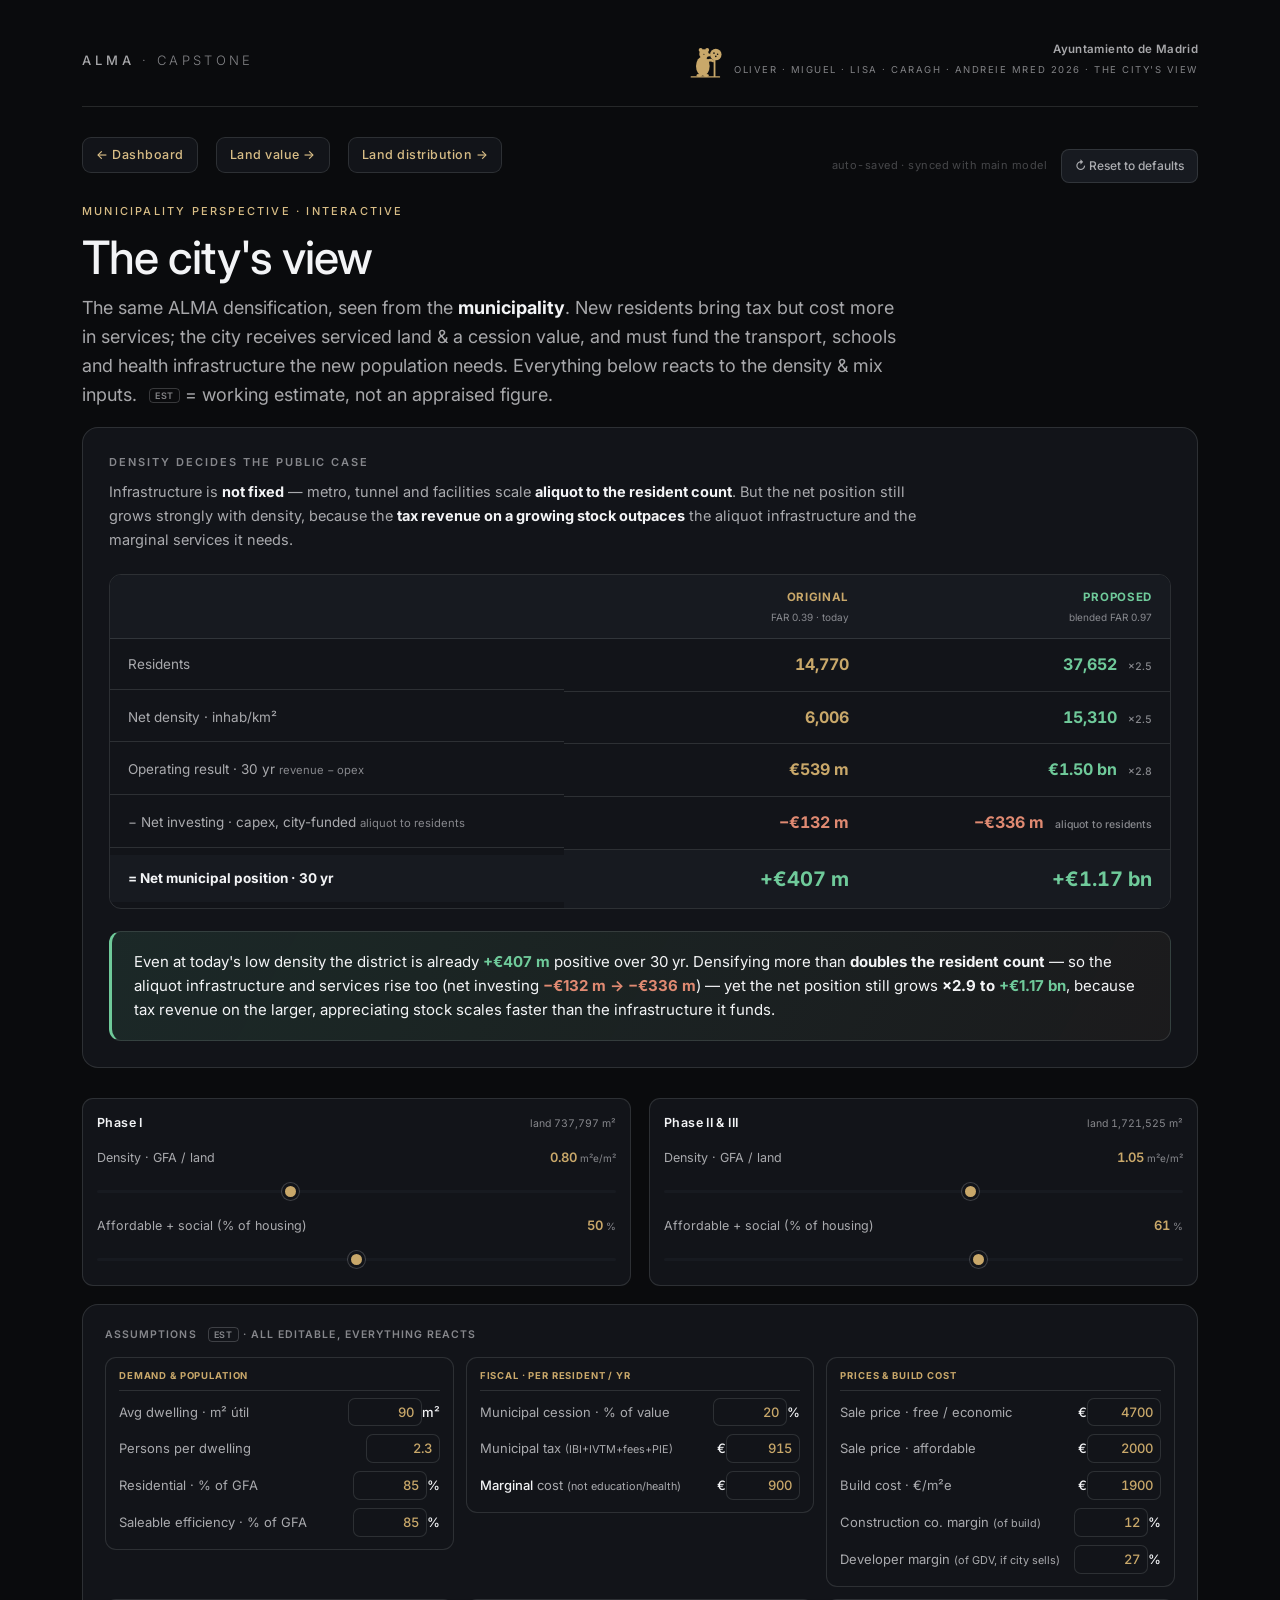
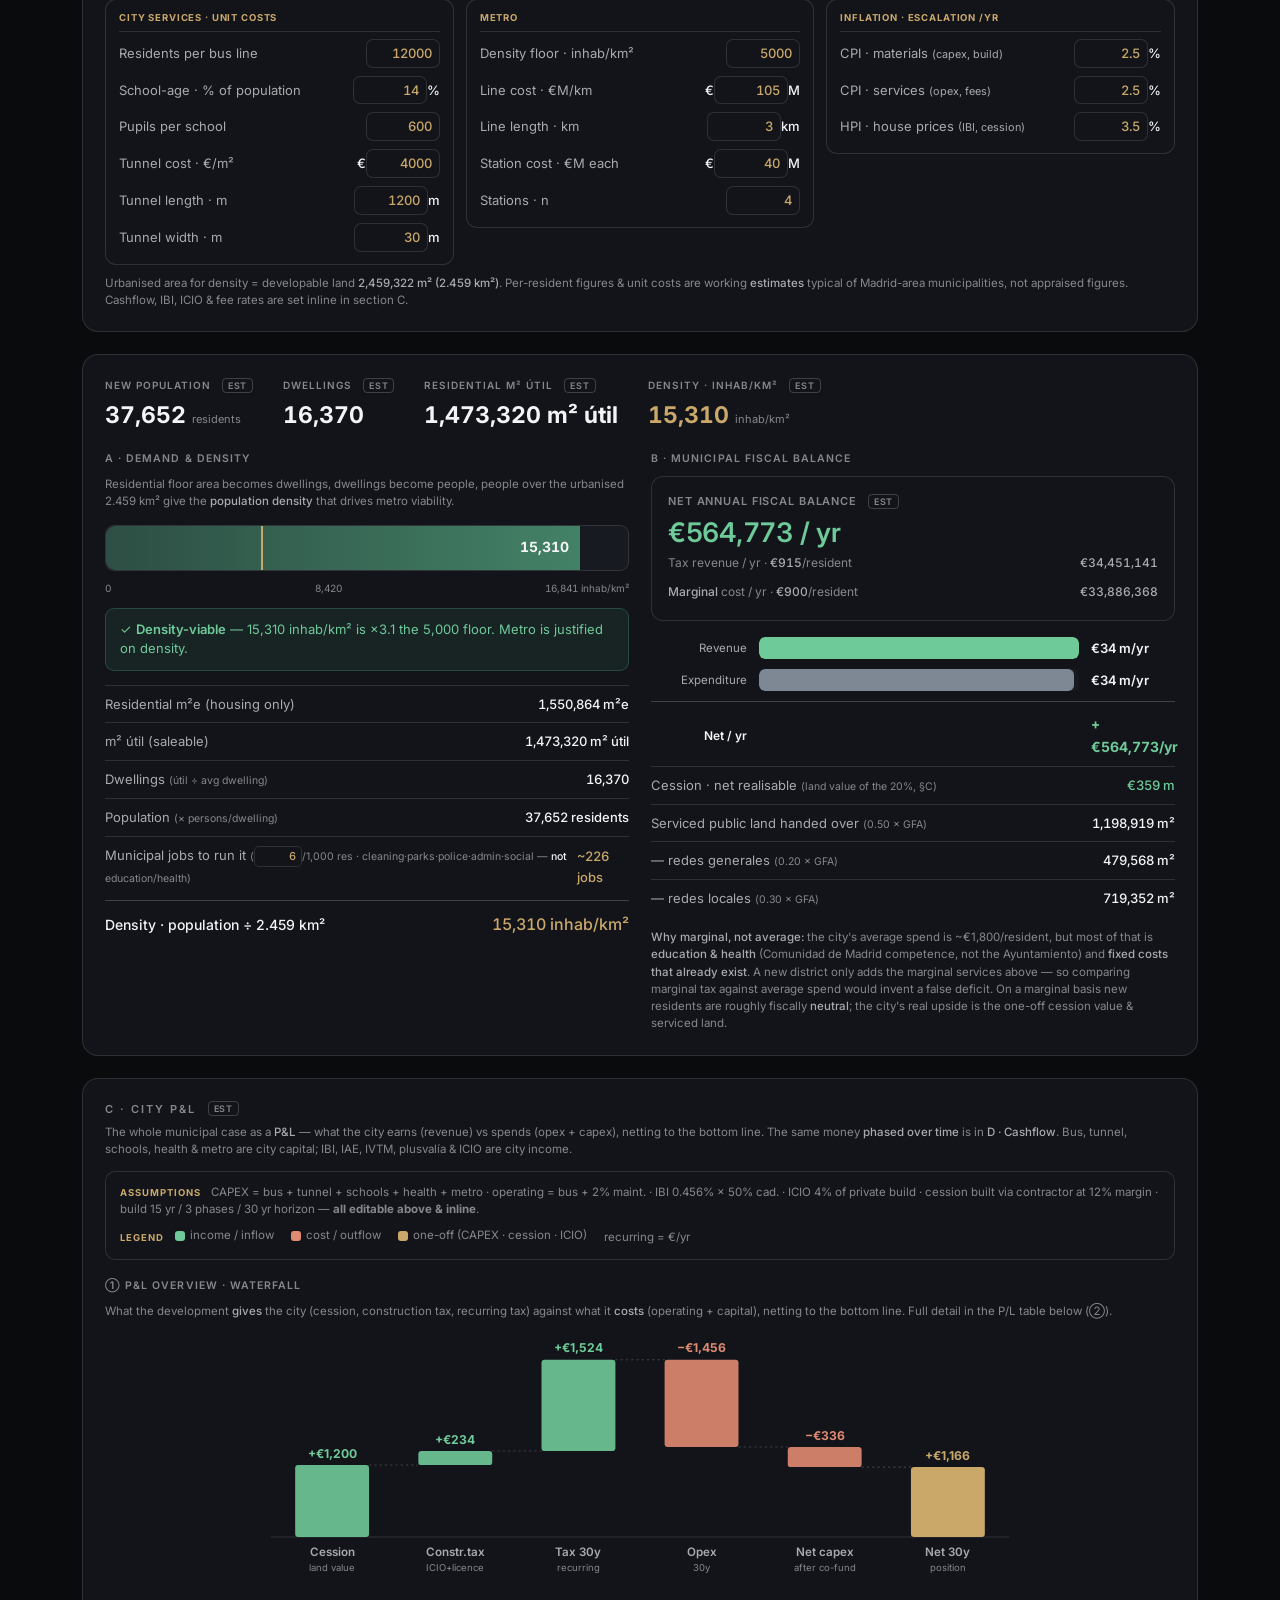
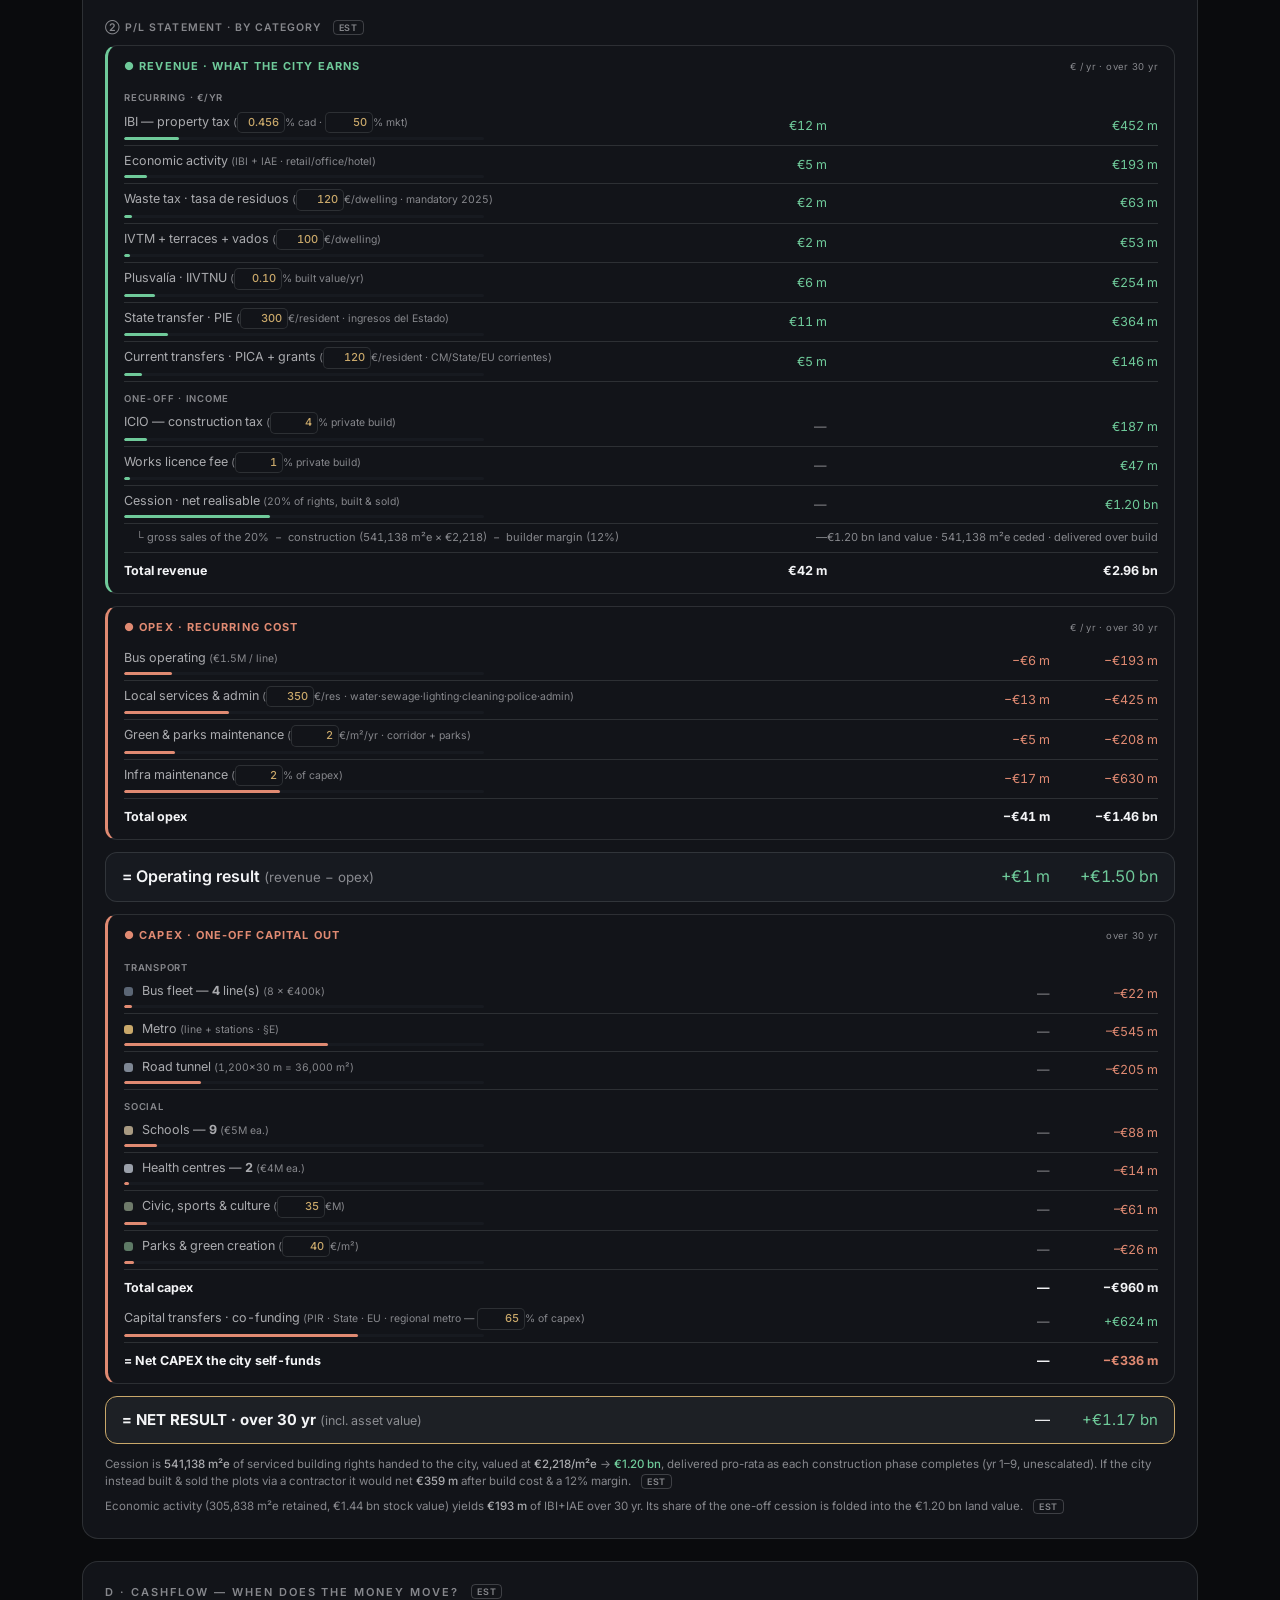
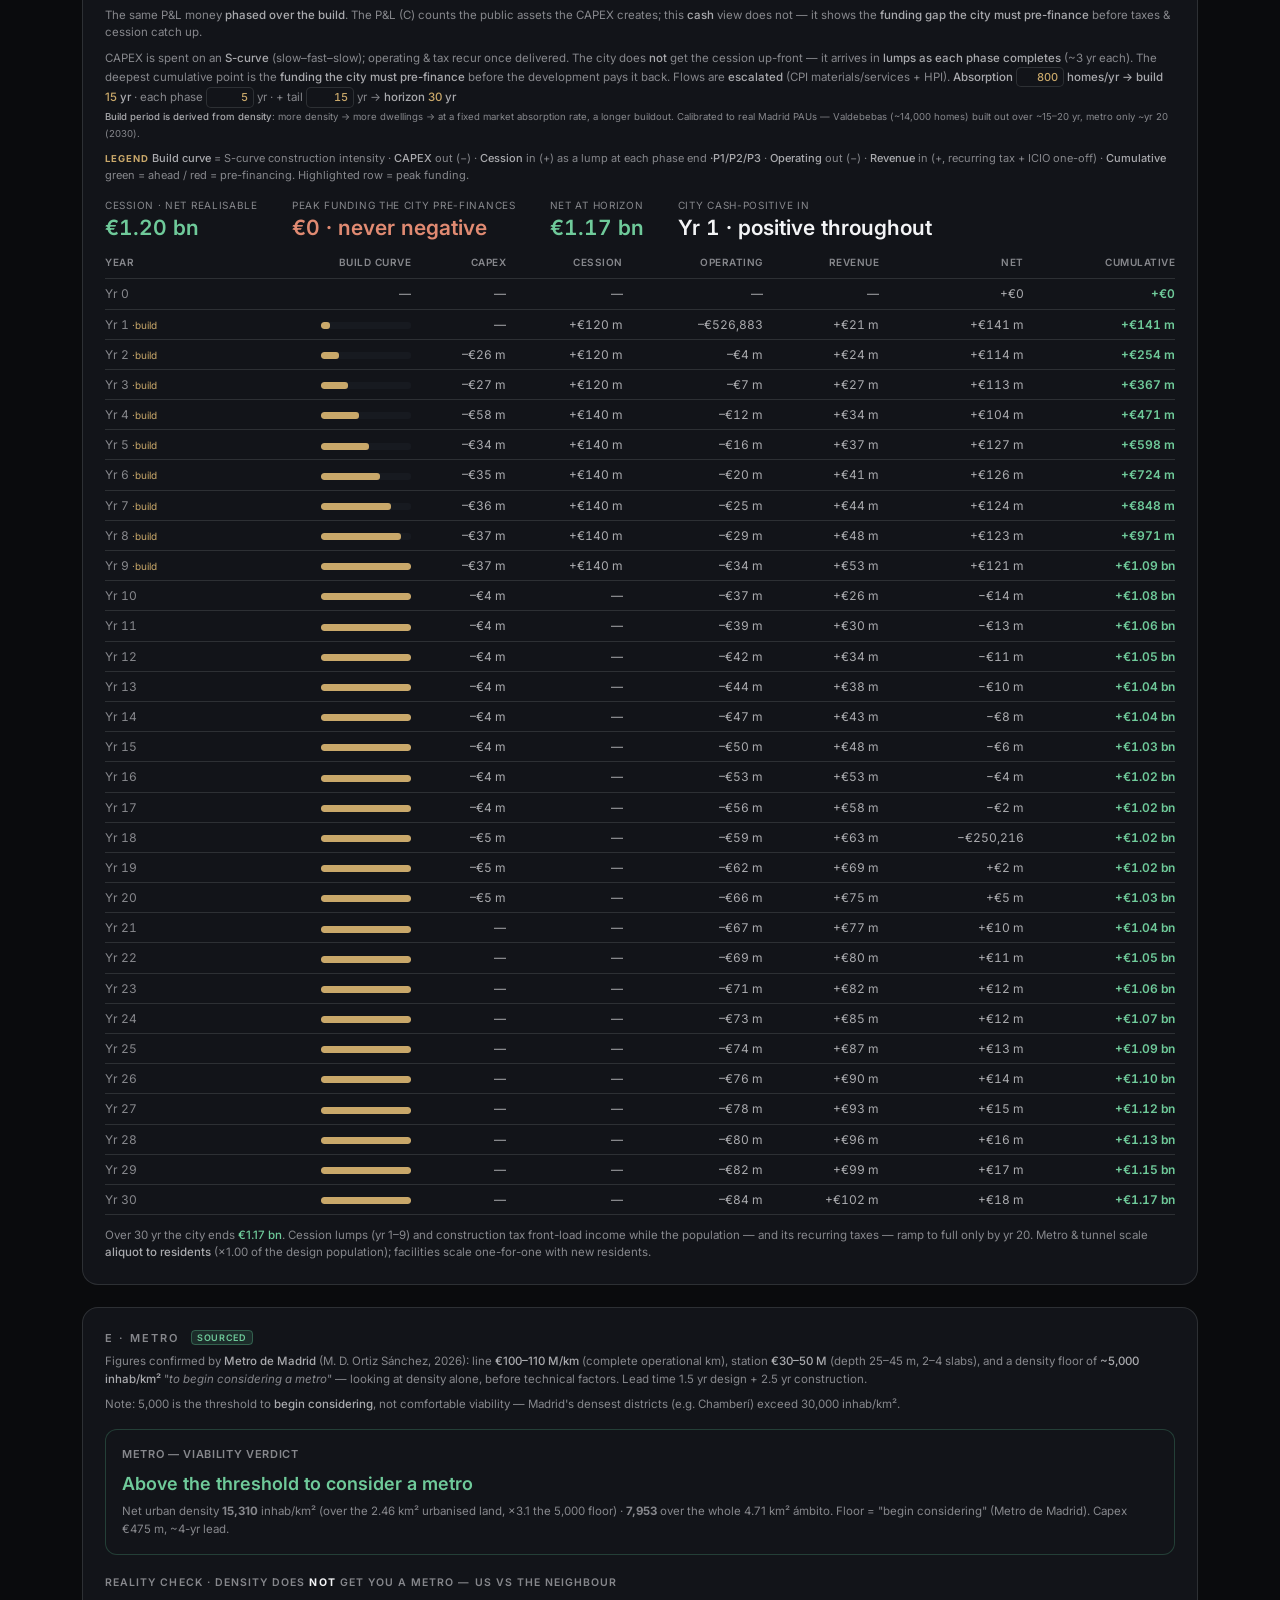
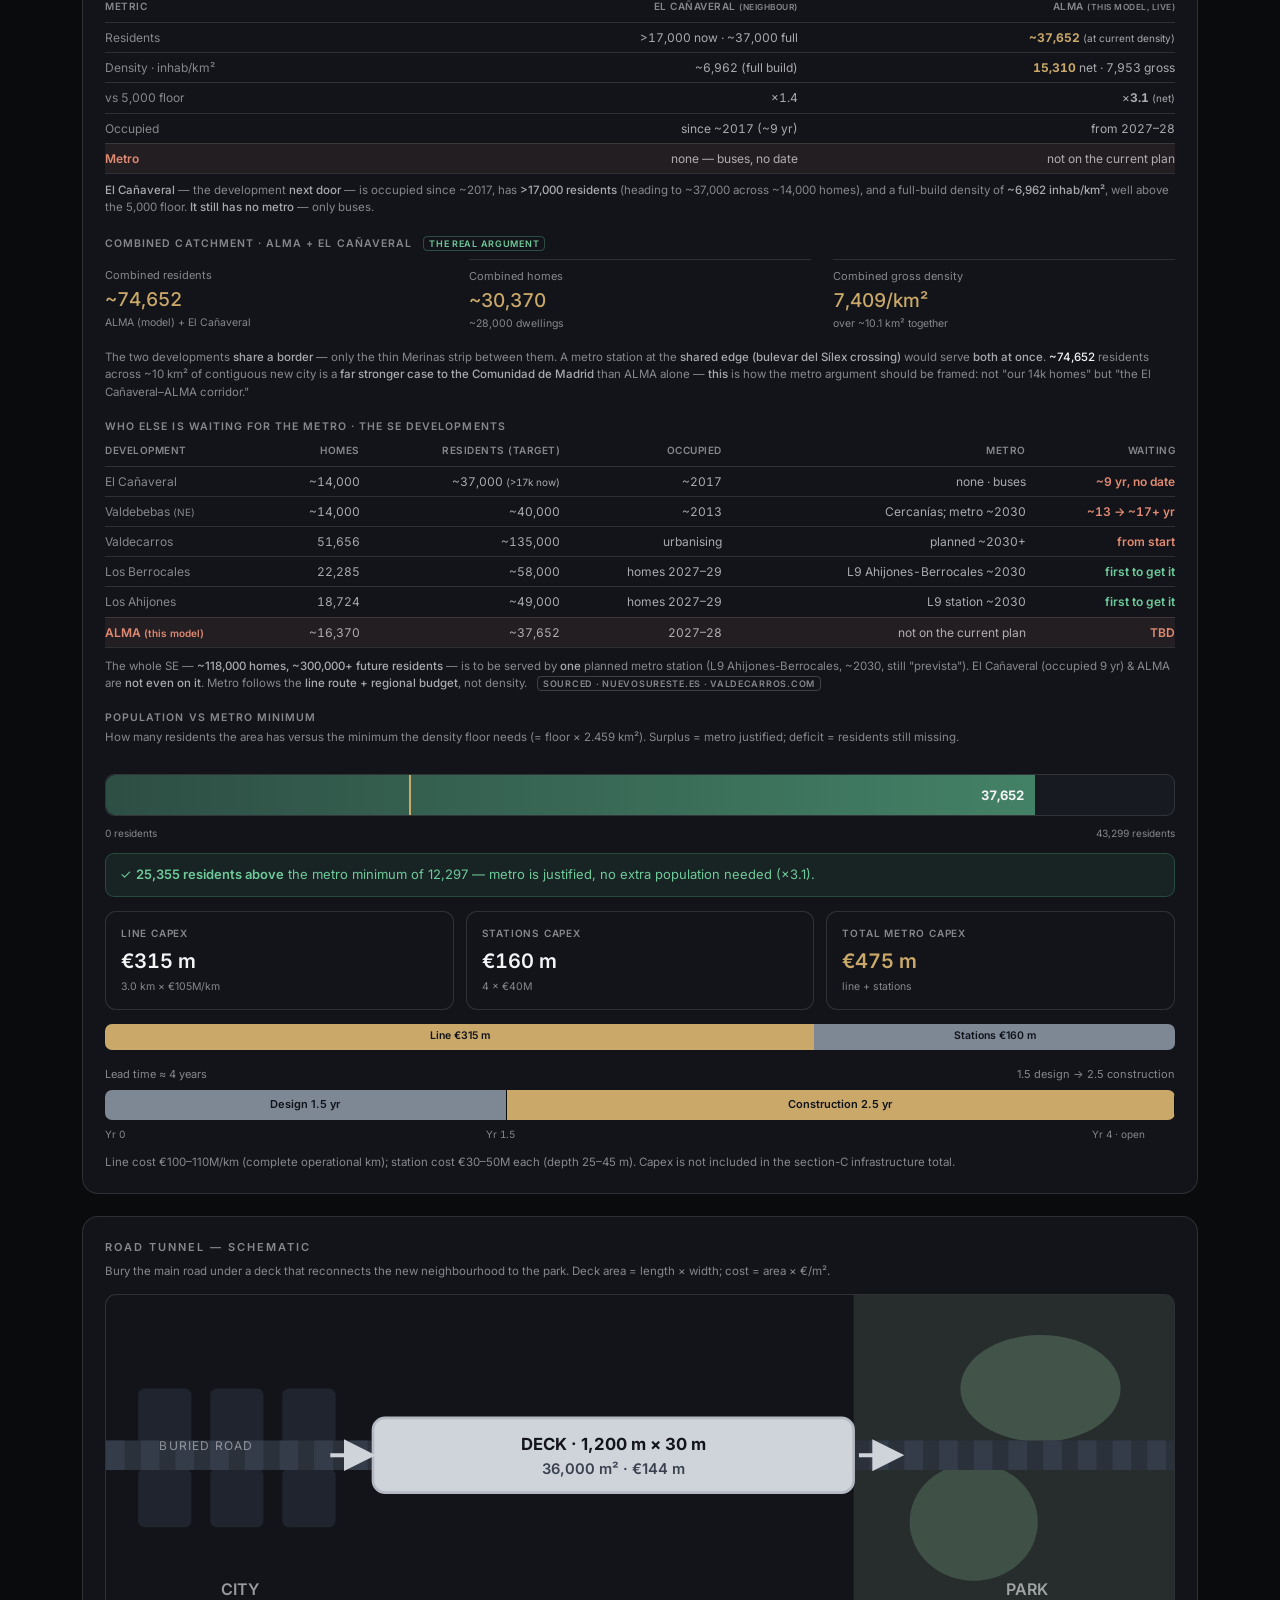
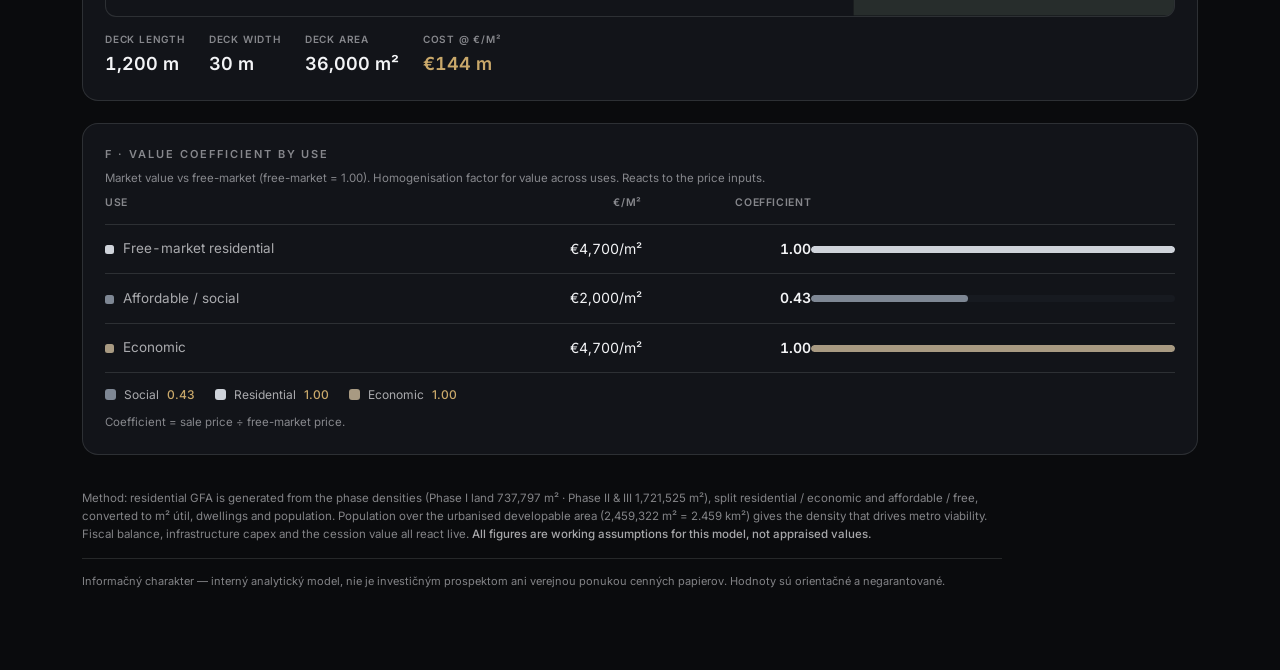
==== city.html @ f874a407 "Rename ALMA-App/city.html to city.html" ====
<!doctype html>
<html lang="en">
<head>
<meta charset="utf-8">
<meta name="viewport" content="width=device-width, initial-scale=1">
<title>ALMA · The City's View · Capstone</title>
<link rel="preconnect" href="https://fonts.googleapis.com">
<link rel="preconnect" href="https://fonts.gstatic.com" crossorigin>
<link href="https://fonts.googleapis.com/css2?family=Inter:wght@300;400;500;600;700&display=swap" rel="stylesheet">
<style>
:root{
  --bg:#0a0b0d; --bg-2:#121419; --surface:#121419; --surface-2:#171a20;
  --accent:#c9a86a; --accent-d:#d8bd86; --blue-l:#9aa0aa;
  --ink:#f3f4f6; --ink-2:rgba(241,242,245,.68); --ink-3:rgba(241,242,245,.52);
  --line:rgba(238,240,243,.12); --line-2:rgba(238,240,243,.2);
  --up:#6fca9a; --down:#e08a72; --gold:#c9a86a;
  --free:#cfd3da; --aff:#7e8794; --econ:#a89a82;
  --r:16px; --ease:cubic-bezier(.22,.61,.36,1);
}
*{box-sizing:border-box}
html{overflow-x:hidden}
body{margin:0; font-family:'Inter',-apple-system,BlinkMacSystemFont,'Segoe UI',sans-serif;
  background:var(--bg); color:var(--ink); -webkit-font-smoothing:antialiased; line-height:1.6; font-size:16px;}
.num,[data-num]{font-variant-numeric:tabular-nums}
.wrap{max-width:1180px; margin:0 auto; padding:40px 32px 80px}
@media(max-width:1150px){.wrap{padding:32px 22px 64px}}

.brandbar{display:flex; align-items:center; justify-content:space-between; padding-bottom:26px; border-bottom:1px solid var(--line); margin-bottom:30px}
.brandbar .mark{font-weight:300; letter-spacing:.26em; font-size:13px; text-transform:uppercase; color:var(--ink-3)}
.brandbar .mark b{color:var(--ink-2); font-weight:500; letter-spacing:.3em}
.brandbar .ctx{font-size:12px; color:var(--ink-3); letter-spacing:.16em; text-transform:uppercase; text-align:right; line-height:1.7}
.backlink{display:inline-flex; align-items:center; gap:8px; font-size:12.5px; color:var(--accent-d); text-decoration:none; font-weight:500; letter-spacing:.04em; margin-bottom:22px; padding:7px 13px; border:1px solid var(--line); border-radius:9px; background:var(--surface); transition:.2s var(--ease)}
.backlink:hover{border-color:var(--accent-d); color:var(--accent); background:var(--surface-2)}

.eyebrow{font-size:11px; letter-spacing:.2em; text-transform:uppercase; color:var(--accent-d); font-weight:500}
h1{font-size:clamp(30px,4.4vw,46px); font-weight:500; letter-spacing:-.02em; line-height:1.08; margin:12px 0 12px}
.lede{color:var(--ink-2); font-size:clamp(15px,1.6vw,18px); max-width:820px; margin:0; font-weight:400}
.lede b{color:var(--ink)}

.estflag{font-size:9px; letter-spacing:.08em; text-transform:uppercase; color:var(--ink-3); font-weight:600; border:1px solid var(--line-2); border-radius:4px; padding:1px 5px; margin-left:7px; vertical-align:middle}

.card{background:var(--surface); border:1px solid var(--line); border-radius:var(--r)}
.pad{padding:22px}
.card h2{font-size:11px; letter-spacing:.18em; text-transform:uppercase; color:var(--ink-3); margin:0 0 18px; font-weight:600}
.card.prog{margin-top:22px; padding:22px}
.h-sub{font-size:11.5px; color:var(--ink-3); margin:0 0 14px; line-height:1.5}
.h-sub b{color:var(--ink-2); font-weight:500}
.bdh{font-size:10.5px; letter-spacing:.1em; text-transform:uppercase; color:var(--ink-3); font-weight:600; margin-bottom:8px}

/* ---- controls bar ---- */
.controls{display:grid; grid-template-columns:1fr 1fr; gap:18px; margin-top:30px}
@media(max-width:760px){.controls{grid-template-columns:1fr}}
.phase{border:1px solid var(--line); border-radius:11px; padding:14px 14px 16px; background:var(--bg-2)}
.phase-h{display:flex; justify-content:space-between; align-items:baseline; margin-bottom:14px}
.phase-h .pt{font-size:12.5px; font-weight:600; letter-spacing:.03em; color:var(--ink)}
.phase-h .pl{font-size:10.5px; color:var(--ink-3); font-variant-numeric:tabular-nums}
.mini{margin-bottom:14px}
.mini:last-child{margin-bottom:0}
.mini .top{display:flex; justify-content:space-between; align-items:baseline; margin-bottom:7px}
.mini .name{font-size:12.5px; color:var(--ink-2)}
.mini .val{font-size:13px; font-weight:600; color:var(--accent); font-variant-numeric:tabular-nums}
.mini .val small{font-weight:400; color:var(--ink-3); font-size:10px}
.mini .sub{font-size:10.5px; color:var(--ink-3); margin-top:5px}
input[type=range]{-webkit-appearance:none; width:100%; height:3px; border-radius:3px; background:var(--surface-2); outline:none; margin:0}
input[type=range]::-webkit-slider-thumb{-webkit-appearance:none; width:17px; height:17px; border-radius:50%; background:var(--accent); cursor:pointer; border:3px solid var(--surface); box-shadow:0 0 0 1px var(--line-2)}
input[type=range]::-moz-range-thumb{width:17px; height:17px; border-radius:50%; background:var(--accent); cursor:pointer; border:3px solid var(--surface)}

.assump{border-top:1px solid var(--line); margin-top:18px; padding-top:16px}
.agrid{display:grid; grid-template-columns:1fr 1fr 1fr; gap:12px; align-items:start}
@media(max-width:920px){.agrid{grid-template-columns:1fr 1fr}}
@media(max-width:620px){.agrid{grid-template-columns:1fr}}
.agrp{margin:0; border:1px solid var(--line); border-radius:11px; padding:10px 13px 8px; background:var(--bg-2)}
.agrph{font-size:9.5px; letter-spacing:.09em; text-transform:uppercase; color:var(--accent); font-weight:700; padding-bottom:6px; margin-bottom:3px; border-bottom:1px solid var(--line)}
.arowgrid{display:grid; grid-template-columns:1fr; gap:0}
.arow{display:flex; justify-content:space-between; align-items:center; font-size:13px; padding:4px 0; color:var(--ink-2)}
.arow b{color:var(--ink); font-weight:500; font-variant-numeric:tabular-nums}
.arow input{width:74px; text-align:right; border:1px solid var(--line); border-radius:7px; padding:3px 7px; font:inherit; font-size:13px; font-weight:500; color:var(--accent); background:var(--bg-2); font-variant-numeric:tabular-nums}
.arow input:focus{outline:none; border-color:var(--accent-d)}
.note{font-size:11.5px; color:var(--ink-3); margin-top:14px; line-height:1.5}
.note b{color:var(--ink-2); font-weight:500}

/* ---- head KPIs ---- */
.cityhead{display:flex; flex-wrap:wrap; gap:30px; margin-bottom:18px}
.cityhead .ch .l{font-size:10px; letter-spacing:.1em; text-transform:uppercase; color:var(--ink-3); font-weight:600}
.cityhead .ch .n{font-size:23px; font-weight:700; font-variant-numeric:tabular-nums; margin-top:3px; color:var(--ink)}
.cityhead .ch .n.infra{color:var(--accent)}
.cityhead .ch .n small{font-size:11px; color:var(--ink-3); font-weight:400}

.crow{display:flex; justify-content:space-between; align-items:center; font-size:13px; padding:8px 0; border-top:1px solid var(--line); color:var(--ink-2)}
.crow:first-child{border-top:none}
.crow b{color:var(--ink); font-weight:500; font-variant-numeric:tabular-nums}
.crow b.neg{color:var(--down)} .crow b.pos{color:var(--up)}
.crow small{color:var(--ink-3); font-size:10.5px}
.crow.tot{border-top:1px solid var(--line-2); margin-top:4px; padding-top:11px; font-size:14px}
.crow.tot span{color:var(--ink); font-weight:500}
.crow.tot b{font-size:16px; color:var(--accent)}

.citygrid{display:grid; grid-template-columns:1fr 1fr; gap:22px; align-items:start}
.citygrid.capex{grid-template-columns:auto 1fr; gap:40px; align-items:center}
@media(max-width:920px){.citygrid.capex{grid-template-columns:1fr; gap:18px}}
@media(max-width:920px){.citygrid{grid-template-columns:1fr}}

/* ---- (A) density gauge ---- */
.gauge{margin:6px 0 4px}
.gauge .track{position:relative; height:46px; border-radius:9px; background:var(--surface-2); overflow:hidden; border:1px solid var(--line)}
.gauge .fill{position:absolute; left:0; top:0; bottom:0; border-radius:9px 0 0 9px; transition:width .45s var(--ease); display:flex; align-items:center; justify-content:flex-end}
.gauge .fill.viable{background:linear-gradient(90deg,rgba(103,214,160,.28),rgba(103,214,160,.55))}
.gauge .fill.below{background:linear-gradient(90deg,rgba(126,135,148,.28),rgba(126,135,148,.5))}
.gauge .fill b{font-size:14px; font-weight:700; font-variant-numeric:tabular-nums; color:var(--ink); padding-right:11px; white-space:nowrap}
.gauge .floor{position:absolute; top:-4px; bottom:-4px; width:2px; background:var(--accent); z-index:3}
.gauge .floor::after{content:'floor 5,000'; position:absolute; top:-16px; left:50%; transform:translateX(-50%); font-size:9px; letter-spacing:.04em; color:var(--accent-d); white-space:nowrap; font-weight:600}
.gauge .scale{display:flex; justify-content:space-between; margin-top:9px; font-size:10px; color:var(--ink-3); font-variant-numeric:tabular-nums}
.verdict{margin-top:12px; font-size:13px; padding:11px 14px; border-radius:9px; line-height:1.5}
.verdict.good{background:rgba(103,214,160,.08); color:var(--up); border:1px solid rgba(103,214,160,.22)}
.verdict.muted{background:rgba(126,135,148,.08); color:var(--ink-2); border:1px solid var(--line-2)}
.verdict.bad{background:rgba(255,154,154,.08); color:var(--down); border:1px solid rgba(255,154,154,.22)}
.verdict b{font-weight:600}
/* population-vs-metro gauge */
.popg{padding-top:20px; margin-top:8px}
.popg .track{position:relative; height:42px; border-radius:9px; background:var(--surface-2); overflow:hidden; border:1px solid var(--line)}
.popg .fill{position:absolute; left:0; top:0; bottom:0; border-radius:9px 0 0 9px; transition:width .45s var(--ease); display:flex; align-items:center; justify-content:flex-end}
.popg .fill.viable{background:linear-gradient(90deg,rgba(103,214,160,.28),rgba(103,214,160,.55))}
.popg .fill.below{background:linear-gradient(90deg,rgba(255,154,154,.28),rgba(255,154,154,.5))}
.popg .fill b{font-size:13px; font-weight:700; font-variant-numeric:tabular-nums; color:var(--ink); padding-right:11px; white-space:nowrap}
.popg .mark{position:absolute; top:-5px; bottom:-5px; width:2px; background:var(--accent); z-index:3}
.popg .marklab{position:absolute; top:-17px; transform:translateX(-50%); font-size:9px; color:var(--accent-d); white-space:nowrap; font-weight:600; z-index:3}
.popg .scale{display:flex; justify-content:space-between; margin-top:9px; font-size:10px; color:var(--ink-3); font-variant-numeric:tabular-nums}

/* ---- (B) fiscal opposing bars ---- */
.cnetbox{background:var(--bg-2); border:1px solid var(--line); border-radius:12px; padding:16px; margin-bottom:16px}
.cnetbox .nl{font-size:11px; letter-spacing:.08em; text-transform:uppercase; color:var(--ink-3); font-weight:600; margin-bottom:8px}
.cnetbox .nbig{font-size:27px; font-weight:600; font-variant-numeric:tabular-nums; line-height:1; letter-spacing:-.01em}
.cnetbox .nbig.neg{color:var(--down)} .cnetbox .nbig.pos{color:var(--up)}
.cnetbox .nr{display:flex; justify-content:space-between; font-size:12px; color:var(--ink-3); padding:3px 0; margin-top:4px}
.cnetbox .nr b{color:var(--ink-2); font-weight:500; font-variant-numeric:tabular-nums}
.oppbars{margin:10px 0 4px}
.oppbar{display:flex; align-items:center; gap:12px; margin-bottom:10px}
.oppbar .olab{width:96px; flex:none; font-size:11.5px; color:var(--ink-2); text-align:right}
.oppbar .otrack{flex:1; height:22px; border-radius:6px; background:var(--surface-2); overflow:hidden}
.oppbar .ofill{height:100%; border-radius:6px; transition:width .45s var(--ease)}
.oppbar .ofill.rev{background:var(--up)}
.oppbar .ofill.exp{background:var(--aff)}
.oppbar .oval{width:84px; flex:none; font-size:13px; font-weight:600; font-variant-numeric:tabular-nums; color:var(--ink)}
.oppnet{display:flex; align-items:center; gap:12px; margin-top:2px; padding-top:11px; border-top:1px solid var(--line-2)}
.oppnet .olab{width:96px; flex:none; font-size:12px; color:var(--ink); text-align:right; font-weight:600}
.oppnet .otrack{flex:1; position:relative; height:8px}
.oppnet .oval{width:84px; flex:none; font-size:14px; font-weight:700; font-variant-numeric:tabular-nums}
.oppnet .oval.neg{color:var(--down)} .oppnet .oval.pos{color:var(--up)}

/* ---- (C) capex / operating / IBI / by-year ---- */
.opgrid{display:grid; grid-template-columns:1fr 1fr; gap:22px}
@media(max-width:760px){.opgrid{grid-template-columns:1fr}}
.minput{width:48px; text-align:right; border:1px solid var(--line); border-radius:5px; padding:1px 5px; font:inherit; font-size:11px; font-weight:500; color:var(--accent); background:var(--bg-2); font-variant-numeric:tabular-nums}
.minput:focus{outline:none; border-color:var(--accent-d)}
.yeartbl{width:100%; border-collapse:collapse; font-variant-numeric:tabular-nums; margin-top:4px}
.yeartbl th{font-size:10px; letter-spacing:.05em; text-transform:uppercase; color:var(--ink-3); font-weight:600; text-align:right; padding:0 0 8px; border-bottom:1px solid var(--line)}
.yeartbl th:first-child{text-align:left}
.yeartbl td{font-size:12px; padding:5px 0; border-bottom:1px solid var(--line); text-align:right; color:var(--ink-2)}
.yeartbl td:first-child{text-align:left; color:var(--ink-3)}
.yeartbl td.cum{font-weight:600}
.yeartbl td.cum.neg{color:var(--down)} .yeartbl td.cum.pos{color:var(--up)}
.yeartbl tr.y0 td{color:var(--ink-2); border-bottom:1px solid var(--line-2)}
.yeartbl tr.peak td{background:rgba(255,154,154,.07)}
.yeartbl tr.peak td:first-child{color:var(--down); font-weight:600}
.sbar{display:inline-block; width:90px; height:7px; background:var(--surface-2); border-radius:3px; overflow:hidden; vertical-align:middle}
.sbar i{display:block; height:100%; background:var(--accent); border-radius:3px}
.fin-kpis{display:flex; flex-wrap:wrap; gap:22px 34px; margin:14px 0 16px}
.fin-kpis .k .l{font-size:10px; color:var(--ink-3); text-transform:uppercase; letter-spacing:.07em; margin-bottom:4px}
.fin-kpis .k .n{font-size:21px; font-weight:600; font-variant-numeric:tabular-nums; line-height:1}
.albox{display:grid; gap:8px; padding:12px 14px; margin:0 0 18px; background:var(--bg-2); border:1px solid var(--line); border-radius:10px; font-size:11.5px; color:var(--ink-3); line-height:1.55}
.albox .alh{display:inline-block; font-size:9.5px; letter-spacing:.1em; text-transform:uppercase; color:var(--accent); font-weight:700; margin-right:8px}
.albox .lk{display:inline-flex; align-items:center; gap:5px; margin-right:14px}
.albox .lk i{width:10px; height:10px; border-radius:3px; display:inline-block}
.pnlrow{display:flex; justify-content:space-between; align-items:baseline; padding:11px 0 2px; margin-top:8px; border-top:1px solid var(--accent); font-size:14px}
.pnlrow b:first-child{font-weight:600}
.cflegend{font-size:11px; color:var(--ink-3); margin:2px 0 10px; line-height:1.5}
.cflegend b{color:var(--ink-2); font-weight:500}
.pnlwrap{display:grid; grid-template-columns:1.25fr 1fr; gap:26px; align-items:center; margin:6px 0 4px}
@media(max-width:760px){.pnlwrap{grid-template-columns:1fr}}
.wfchart{width:100%; height:auto}
.pnlstmt{font-variant-numeric:tabular-nums}
.pl-h{font-size:10px; letter-spacing:.09em; text-transform:uppercase; font-weight:700; margin-bottom:3px}
.pl-r{display:flex; justify-content:space-between; align-items:baseline; gap:12px; font-size:12.5px; padding:4px 0; color:var(--ink-2); border-bottom:1px solid var(--line)}
.pl-r b{color:var(--ink); font-weight:500}
.pl-r.sub{font-weight:600; color:var(--ink)} .pl-r.sub b{font-weight:700}
.pl-r.net{margin-top:6px; border-top:1px solid var(--accent); border-bottom:none; padding-top:9px; font-size:14.5px}
.pl-r.net b{font-size:16px}
.cdot{display:inline-block; width:9px; height:9px; border-radius:3px; margin-right:9px; vertical-align:middle}
.pnlcol{max-width:680px}
.pltbl{width:100%; border-collapse:collapse; font-variant-numeric:tabular-nums; font-size:13px; margin-top:8px}
.pltbl thead th{text-align:right; font-size:10px; letter-spacing:.06em; text-transform:uppercase; color:var(--ink-3); font-weight:600; padding:0 0 9px; border-bottom:1px solid var(--line)}
.pltbl thead th:first-child{text-align:left}
.pltbl thead th:not(:first-child){width:130px}
.pltbl td{padding:6px 0; border-bottom:1px solid var(--line); text-align:right; color:var(--ink-2); white-space:nowrap}
.pltbl td:first-child{text-align:left; white-space:normal; padding-right:18px}
.pltbl tr.sect td{padding:15px 0 6px; border-bottom:1px solid var(--line-2); font-size:10px; letter-spacing:.09em; text-transform:uppercase; font-weight:700}
.pltbl tr.sect.up td{color:var(--up)} .pltbl tr.sect.down td{color:var(--down)}
.pltbl tr.sub td{font-weight:600; color:var(--ink); border-top:1px solid var(--line-2)}
.pltbl tr.res td{font-weight:700; color:var(--ink); border-top:1px solid var(--accent); border-bottom:none; padding-top:9px}
.pltbl tr.res.big td{font-size:15px}
.pltbl tr.sc td{font-size:11px; color:var(--ink-3)}
.pltbl tr.sc td:first-child{padding-left:14px}
.pltbl .pos{color:var(--up)} .pltbl .neg{color:var(--down)}
.pltbl .dash,.pltbl .muted{color:var(--ink-3)}
.pltbl small{color:var(--ink-3); font-weight:400}
.pltbl small i{font-style:normal; color:var(--accent)}
/* P/L category boxes */
.plbox{border:1px solid var(--line); border-left-width:3px; border-radius:12px; padding:12px 16px 7px; margin:0 0 12px; background:var(--bg-2)}
.plbox.rev{border-left-color:var(--up)} .plbox.cost{border-left-color:var(--down)}
.pbh{display:flex; justify-content:space-between; align-items:baseline; margin-bottom:6px}
.pbh .nm{font-size:11px; letter-spacing:.1em; text-transform:uppercase; font-weight:700}
.plbox.rev .pbh .nm{color:var(--up)} .plbox.cost .pbh .nm{color:var(--down)}
.pbh .cols{font-size:9.5px; color:var(--ink-3); letter-spacing:.04em}
.plt{width:100%; border-collapse:collapse; font-variant-numeric:tabular-nums}
.plt td{padding:5px 0; border-bottom:1px solid var(--line); font-size:12.5px; color:var(--ink-2)}
.plt td:first-child{text-align:left; padding-right:12px}
.plt td.v{text-align:right; width:108px; white-space:nowrap}
.plt tr.ft td{font-weight:700; color:var(--ink); border-top:1px solid var(--line-2); border-bottom:none; padding-top:8px}
.plt tr.grp td{font-size:9.5px; letter-spacing:.08em; text-transform:uppercase; color:var(--ink-3); font-weight:600; padding:9px 0 1px; border:none}
.plt tr.sc td{font-size:11px; color:var(--ink-3)} .plt tr.sc td:first-child{padding-left:12px}
.plt .pos{color:var(--up)} .plt .neg{color:var(--down)} .plt .dash,.plt .muted{color:var(--ink-3)}
.plt small{color:var(--ink-3); font-weight:400} .plt small i{font-style:normal; color:var(--accent)}
.plbar{height:3px; background:var(--surface-2); border-radius:2px; margin-top:4px; max-width:360px; overflow:hidden}
.plbar i{display:block; height:100%; border-radius:2px; width:0; transition:width .3s var(--ease)}
.plbox.rev .plbar i{background:var(--up)} .plbox.cost .plbar i{background:var(--down)}
.plstrip{display:flex; align-items:baseline; padding:11px 16px; margin:0 0 12px; border-radius:12px; font-variant-numeric:tabular-nums}
.plstrip .lbl{flex:1; font-weight:600; color:var(--ink)}
.plstrip .v{width:108px; text-align:right; white-space:nowrap}
.plstrip.res{background:var(--surface-2); border:1px solid var(--line)}
.plstrip.net{background:rgba(207,211,218,.06); border:1px solid var(--accent); font-size:15px}
.plstrip.net .lbl{font-weight:700}
.topctrl{display:flex; justify-content:space-between; align-items:center; gap:14px; flex-wrap:wrap; margin-bottom:8px}
.ctrlr{display:flex; align-items:center; gap:14px}
.savetag{font-size:11px; color:var(--ink-3); opacity:.5; letter-spacing:.04em; transition:opacity .3s; font-variant-numeric:tabular-nums}
.rstbtn{font:inherit; font-size:12px; font-weight:500; color:var(--ink-2); background:var(--surface-2); border:1px solid var(--line); border-radius:8px; padding:6px 13px; cursor:pointer; transition:.18s}
.rstbtn:hover{border-color:var(--accent); color:var(--ink)}
.cath{font-size:10px; letter-spacing:.09em; text-transform:uppercase; font-weight:700; padding-bottom:5px; margin:0 0 3px; border-bottom:1px solid var(--line)}
.cath.up{color:var(--up)} .cath.down{color:var(--down)}
.subcalc{margin:2px 0 4px 16px; padding-left:12px; border-left:2px solid var(--line)}
.subcalc .scr{display:flex; justify-content:space-between; align-items:baseline; gap:12px; font-size:11.5px; color:var(--ink-3); padding:3px 0; font-variant-numeric:tabular-nums}
.subcalc .scr b{color:var(--ink-2); font-weight:500}
.subcalc .scr small{color:var(--ink-3)}
/* ---- (C) infra donut + breakdown ---- */
.donutwrap{display:flex; gap:24px; align-items:center; flex-wrap:wrap; margin:6px 0 4px}
.donutwrap svg{flex:none}
.donutleg{flex:1; min-width:220px}
.donutleg .r{display:flex; align-items:center; gap:10px; font-size:12.5px; padding:6px 0; border-top:1px solid var(--line)}
.donutleg .r:first-child{border-top:none}
.donutleg .r .sw{width:11px; height:11px; border-radius:3px; flex:none}
.donutleg .r .nm{color:var(--ink-2); flex:1; min-width:0}
.donutleg .r .v{font-variant-numeric:tabular-nums; color:var(--ink); font-weight:600}
.donutleg .r .p{font-variant-numeric:tabular-nums; color:var(--ink-3); width:48px; text-align:right}
.donutctr{font-variant-numeric:tabular-nums}

/* ---- (D) metro ---- */
.metrobox{background:var(--bg-2); border:1px solid var(--line); border-radius:12px; padding:16px; margin-bottom:16px}
.metrobox.no{border-color:rgba(255,154,154,.22)}
.metrobox.yes{border-color:rgba(103,214,160,.22)}
.metrobox .ml{font-size:11px; color:var(--ink-3); font-weight:600; letter-spacing:.06em; text-transform:uppercase; margin-bottom:6px}
.metrobox .mv{font-size:18px; font-weight:600; font-variant-numeric:tabular-nums}
.metrobox.no .mv{color:var(--down)} .metrobox.yes .mv{color:var(--up)}
.metrobox .ms{font-size:11.5px; color:var(--ink-3); margin-top:5px; line-height:1.5}
.capexsplit{display:flex; gap:12px; margin:14px 0}
.capexsplit .cs{flex:1; background:var(--bg-2); border:1px solid var(--line); border-radius:11px; padding:13px 15px}
.capexsplit .cs .l{font-size:10px; letter-spacing:.08em; text-transform:uppercase; color:var(--ink-3); font-weight:600}
.capexsplit .cs .n{font-size:20px; font-weight:600; font-variant-numeric:tabular-nums; margin-top:4px; color:var(--ink)}
.capexsplit .cs.tot .n{color:var(--accent)}
.capexsplit .cs .s2{font-size:10.5px; color:var(--ink-3); margin-top:2px}
.capexbar{display:flex; height:26px; border-radius:7px; overflow:hidden; margin:10px 0; background:var(--surface-2)}
.capexbar div{display:flex; align-items:center; justify-content:center; font-size:10.5px; font-weight:600; color:#10131a; min-width:0; overflow:hidden; white-space:nowrap}
/* timeline */
.timeline{margin-top:16px}
.tlhead{display:flex; justify-content:space-between; font-size:11px; color:var(--ink-3); margin-bottom:7px}
.tlbar{display:flex; height:30px; border-radius:7px; overflow:hidden; background:var(--surface-2)}
.tlbar .seg{display:flex; align-items:center; justify-content:center; font-size:11px; font-weight:600; color:#10131a; border-right:1px solid var(--bg); white-space:nowrap; overflow:hidden}
.tlbar .seg.design{background:var(--aff)}
.tlbar .seg.constr{background:var(--accent)}
.tlticks{display:flex; margin-top:6px; font-size:10px; color:var(--ink-3); font-variant-numeric:tabular-nums}
.tlticks span{text-align:left}

/* ---- (E) tunnel schematic ---- */
.tunnelviz{margin:8px 0 4px}
.tunnelviz svg{width:100%; height:auto; display:block; border-radius:11px; border:1px solid var(--line); background:var(--bg-2)}
.tundims{display:flex; flex-wrap:wrap; gap:24px; margin-top:14px}
.tundims .td .l{font-size:10px; letter-spacing:.08em; text-transform:uppercase; color:var(--ink-3); font-weight:600}
.tundims .td .n{font-size:18px; font-weight:600; font-variant-numeric:tabular-nums; margin-top:3px; color:var(--ink)}
.tundims .td .n.cost{color:var(--accent)}

/* ---- value coefficients ---- */
.usetbl{width:100%; border-collapse:collapse; margin-top:4px}
.usetbl th{font-size:10.5px; letter-spacing:.06em; text-transform:uppercase; color:var(--ink-3); font-weight:600; text-align:right; padding:0 0 12px; border-bottom:1px solid var(--line)}
.usetbl th:first-child{text-align:left}
.usetbl td{font-size:14px; padding:13px 0; border-bottom:1px solid var(--line); text-align:right; font-variant-numeric:tabular-nums; color:var(--ink)}
.usetbl td:first-child{text-align:left; color:var(--ink-2); font-size:13.5px}
.usetbl td .dot{width:9px;height:9px;border-radius:2.5px;display:inline-block;margin-right:9px;vertical-align:middle}
.usetbl .coef{font-weight:600}
.usetbl .cbarcell{padding-right:0}
.usetbl .cbar{height:7px; border-radius:4px; background:var(--surface-2); overflow:hidden; min-width:60px}
.usetbl .cbar i{display:block; height:100%; border-radius:4px}
.herolegend{display:flex; gap:16px 20px; flex-wrap:wrap; align-items:center; margin-top:12px}
.herolegend span{display:flex; align-items:center; gap:8px; font-size:12px; color:var(--ink-2)}
.herolegend i{width:11px; height:11px; border-radius:3px; display:inline-block}
.herolegend b{color:var(--accent); font-weight:500}

.foot{font-size:11.5px; color:var(--ink-3); margin-top:34px; line-height:1.6; max-width:920px}
.foot b{color:var(--ink-2); font-weight:500}
.disc{font-size:11px; color:var(--ink-3); margin-top:14px; padding-top:14px; border-top:1px solid var(--line); max-width:920px; line-height:1.6}

  /* ---- density comparison (0.39 vs proposed) ---- */
  .cmp{margin-top:18px;padding:26px}
  .cmp .ch{font-size:11px;letter-spacing:.18em;text-transform:uppercase;color:var(--ink-3);font-weight:600}
  .cmp-lede{font-size:14.5px;color:var(--ink-2);max-width:840px;margin:8px 0 22px;line-height:1.65}
  .cmp-lede b{color:var(--ink)}
  .cmp-grid{display:grid;grid-template-columns:1.5fr 1fr 1fr;border:1px solid var(--line);border-radius:12px;overflow:hidden}
  .cmp-grid>div{padding:13px 18px;border-bottom:1px solid var(--line)}
  .cmp-grid>div:nth-last-child(-n+3){border-bottom:none}
  .cmp-col{text-align:right;font-size:11.5px;letter-spacing:.06em;text-transform:uppercase;font-weight:700;background:var(--surface-2)}
  .cmp-col small{display:block;font-size:10px;font-weight:400;letter-spacing:0;text-transform:none;color:var(--ink-3);margin-top:3px}
  .cmp-col.orig{color:var(--gold)} .cmp-col.prop{color:var(--up)}
  .cmp-metric{color:var(--ink-2);font-size:13.5px;align-self:center}
  .cmp-v{text-align:right;font-size:16px;font-weight:700;font-variant-numeric:tabular-nums;align-self:center}
  .cmp-v.orig{color:var(--gold)} .cmp-v.prop{color:var(--up)}
  .cmp-v .chg{font-size:10.5px;color:var(--ink-3);font-weight:500;margin-left:7px}
  .cmp-grid .netr{background:var(--surface-2);font-size:13.5px;font-weight:700;color:var(--ink)}
  .cmp-v.net-o{color:var(--down);font-size:20px;background:var(--surface-2)}
  .cmp-v.net-p{color:var(--up);font-size:20px;background:var(--surface-2)}
  .cmp-flip{margin-top:22px;background:linear-gradient(120deg,rgba(103,214,160,.11),rgba(201,168,106,.05));
    border:1px solid var(--line);border-left:3px solid var(--up);border-radius:12px;padding:18px 22px;font-size:15px;line-height:1.62;color:var(--ink)}
  .cmp-flip .neg{color:var(--down);font-weight:700} .cmp-flip .pos{color:var(--up);font-weight:700}

  /* Madrid crest */
  .madrid{display:flex;align-items:center;gap:11px}
  .madrid svg{width:36px;height:40px;flex:none}
  .madrid .mc{fill:var(--accent)} .madrid .mb{fill:var(--bg)}
  .madrid-t{text-align:right;line-height:1.3}
  .madrid-t b{font-size:11.5px;font-weight:600;letter-spacing:.03em;color:var(--ink-2);display:block}
  .madrid-t span{font-size:9.5px;letter-spacing:.16em;text-transform:uppercase;color:var(--ink-3)}
</style>
</head>
<body>
<div class="wrap">

  <div class="brandbar">
    <div class="mark"><b>ALMA</b> · Capstone</div>
    <div class="madrid"><svg viewBox="0 0 100 110" aria-label="Coat of arms of Madrid"><g class="mc"><rect x="74" y="50" width="5" height="52" rx="1"/><circle cx="80" cy="40" r="16"/><rect x="10" y="100" width="82" height="3.5" rx="1.5"/><ellipse cx="44" cy="72" rx="19" ry="27"/><circle cx="47" cy="38" r="13"/><circle cx="38" cy="27" r="5.5"/><circle cx="56" cy="27" r="5.5"/><ellipse cx="59" cy="41" rx="6.5" ry="4.5"/><ellipse cx="34" cy="98" rx="8" ry="4"/><ellipse cx="53" cy="98" rx="8" ry="4"/><path d="M55 54 Q69 48 76 57 L73 62 Q65 56 57 62 Z"/></g><g class="mb"><circle cx="75" cy="36" r="2.2"/><circle cx="85" cy="39" r="2.2"/><circle cx="80" cy="45" r="2.2"/><circle cx="47" cy="39" r="1.6"/></g></svg><div class="madrid-t"><b>Ayuntamiento de Madrid</b><span>Oliver · Miguel · Lisa · Caragh · Andre</span><span style="color:var(--ink-3)">IE MRED 2026 · the city's view</span></div></div>
  </div>

  <div class="topctrl">
    <div style="display:flex;gap:18px;flex-wrap:wrap"><a class="backlink" href="index.html">&larr; Dashboard</a><a class="backlink" href="land-value.html">Land value &rarr;</a><a class="backlink" href="land-distribution.html">Land distribution &rarr;</a></div>
    <div class="ctrlr">
      <span id="saveTag" class="savetag">auto-saved · synced with main model</span>
      <button id="resetBtn" class="rstbtn">↻ Reset to defaults</button>
    </div>
  </div>

  <div class="eyebrow">Municipality perspective · interactive</div>
  <h1>The city's view</h1>
  <p class="lede">The same ALMA densification, seen from the <b>municipality</b>. New residents bring tax but cost more in services; the city receives serviced land &amp; a cession value, and must fund the transport, schools and health infrastructure the new population needs. Everything below reacts to the density &amp; mix inputs. <span class="estflag">est</span> = working estimate, not an appraised figure.</p>

  <!-- ============ DENSITY COMPARISON ============ -->
  <div class="card cmp">
    <div class="ch">Density decides the public case</div>
    <p class="cmp-lede">Infrastructure is <b>not fixed</b> — metro, tunnel and facilities scale <b>aliquot to the resident count</b>. But the net position still grows strongly with density, because the <b>tax revenue on a growing stock outpaces</b> the aliquot infrastructure and the marginal services it needs.</p>
    <div class="cmp-grid">
      <div style="background:var(--surface-2);border-bottom:1px solid var(--line)"></div>
      <div class="cmp-col orig">Original<small>FAR 0.39 · today</small></div>
      <div class="cmp-col prop">Proposed<small id="cmpFar">blended FAR 0.97</small></div>

      <div class="cmp-metric">Residents</div>
      <div class="cmp-v orig">14,770</div>
      <div class="cmp-v prop" id="cmpRes">37,651 <span class="chg">×2.5</span></div>

      <div class="cmp-metric">Net density · inhab/km²</div>
      <div class="cmp-v orig">6,006</div>
      <div class="cmp-v prop" id="cmpDens">15,310 <span class="chg">×2.5</span></div>

      <div class="cmp-metric">Operating result · 30 yr <small style="color:var(--ink-3)">revenue − opex</small></div>
      <div class="cmp-v orig">€539 m</div>
      <div class="cmp-v prop" id="cmpOp">€1.50 bn <span class="chg">×2.8</span></div>

      <div class="cmp-metric">− Net investing · capex, city-funded <small style="color:var(--ink-3)">aliquot to residents</small></div>
      <div class="cmp-v orig" style="color:var(--down)">−€132 m</div>
      <div class="cmp-v prop" id="cmpCapex" style="color:var(--down)">−€336 m <span class="chg">aliquot to residents</span></div>

      <div class="cmp-metric netr">= Net municipal position · 30 yr</div>
      <div class="cmp-v net-o" style="color:var(--up)">+€407 m</div>
      <div class="cmp-v net-p" id="cmpNet">+€1.17 bn</div>
    </div>
    <div class="cmp-flip">Even at today's low density the district is already <b class="pos">+€407 m</b> positive over 30 yr. Densifying more than <b>doubles the resident count</b> — so the aliquot infrastructure and services rise too (net investing <b class="neg">−€132 m → −€336 m</b>) — yet the net position still grows <b>×2.9 to <span class="pos">+€1.17 bn</span></b>, because tax revenue on the larger, appreciating stock scales faster than the infrastructure it funds.</div>
  </div>


  <!-- ============ CONTROLS ============ -->
  <div class="controls">
    <div class="phase">
      <div class="phase-h"><span class="pt">Phase I</span><span class="pl">land 737,797 m²</span></div>
      <div class="mini">
        <div class="top"><span class="name">Density · GFA / land</span><span class="val" id="vDI">0.80 <small>m²e/m²</small></span></div>
        <input id="dI" type="range" min="0.39" max="1.50" step="0.01" value="0.80">
      </div>
      <div class="mini">
        <div class="top"><span class="name">Affordable + social (% of housing)</span><span class="val" id="vAI">50 <small>%</small></span></div>
        <input id="aI" type="range" min="0" max="100" step="1" value="50">
      </div>
    </div>
    <div class="phase">
      <div class="phase-h"><span class="pt">Phase II &amp; III</span><span class="pl">land 1,721,525 m²</span></div>
      <div class="mini">
        <div class="top"><span class="name">Density · GFA / land</span><span class="val" id="vDR">1.05 <small>m²e/m²</small></span></div>
        <input id="dR" type="range" min="0.39" max="1.50" step="0.01" value="1.05">
      </div>
      <div class="mini">
        <div class="top"><span class="name">Affordable + social (% of housing)</span><span class="val" id="vAR">61 <small>%</small></span></div>
        <input id="aR" type="range" min="0" max="100" step="1" value="61">
      </div>
    </div>
  </div>

  <div class="card pad" style="margin-top:18px">
    <div class="bdh" style="margin-bottom:14px">Assumptions <span class="estflag">est</span> · all editable, everything reacts</div>

    <div class="agrid">
    <div class="agrp">
      <div class="agrph">Demand &amp; population</div>
      <div class="arowgrid">
        <div class="arow"><span>Avg dwelling · m² útil</span><b><input id="avgDwelling" value="90">m²</b></div>
        <div class="arow"><span>Persons per dwelling</span><b><input id="ppd" value="2.3"></b></div>
        <div class="arow"><span>Residential · % of GFA</span><b><input id="resiShare" value="85">%</b></div>
        <div class="arow"><span>Saleable efficiency · % of GFA</span><b><input id="sellEff" value="85">%</b></div>
      </div>
    </div>

    <div class="agrp">
      <div class="agrph">Fiscal · per resident / yr</div>
      <div class="arowgrid">
        <div class="arow"><span>Municipal cession · % of value</span><b><input id="cess" value="20">%</b></div>
        <div class="arow"><span>Municipal tax <small>(IBI+IVTM+fees+PIE)</small></span><b>€<input id="taxPer" value="915"></b></div>
        <div class="arow"><span><b style="font-weight:500">Marginal</b> cost <small>(not education/health)</small></span><b>€<input id="expPer" value="900"></b></div>
      </div>
    </div>

    <div class="agrp">
      <div class="agrph">Prices &amp; build cost</div>
      <div class="arowgrid">
        <div class="arow"><span>Sale price · free / economic</span><b>€<input id="pFree" value="4700"></b></div>
        <div class="arow"><span>Sale price · affordable</span><b>€<input id="pAff" value="2000"></b></div>
        <div class="arow"><span>Build cost · €/m²e</span><b>€<input id="cBuild" value="1900"></b></div>
        <div class="arow"><span>Construction co. margin <small>(of build)</small></span><b><input id="constrMargin" value="12">%</b></div>
        <div class="arow"><span>Developer margin <small>(of GDV, if city sells)</small></span><b><input id="margin" value="27">%</b></div>
      </div>
    </div>

    <div class="agrp">
      <div class="agrph">City services · unit costs</div>
      <div class="arowgrid">
        <div class="arow"><span>Residents per bus line</span><b><input id="resPerLine" value="12000"></b></div>
        <div class="arow"><span>School-age · % of population</span><b><input id="schPct" value="14">%</b></div>
        <div class="arow"><span>Pupils per school</span><b><input id="schCap" value="600"></b></div>
        <div class="arow"><span>Tunnel cost · €/m²</span><b>€<input id="tunCost" value="4000"></b></div>
        <div class="arow"><span>Tunnel length · m</span><b><input id="tunLen" value="1200">m</b></div>
        <div class="arow"><span>Tunnel width · m</span><b><input id="tunWid" value="30">m</b></div>
      </div>
    </div>

    <div class="agrp">
      <div class="agrph">Metro</div>
      <div class="arowgrid">
        <div class="arow"><span>Density floor · inhab/km²</span><b><input id="metroFloor" value="5000"></b></div>
        <div class="arow"><span>Line cost · €M/km</span><b>€<input id="metroKmCost" value="105">M</b></div>
        <div class="arow"><span>Line length · km</span><b><input id="metroKm" value="3">km</b></div>
        <div class="arow"><span>Station cost · €M each</span><b>€<input id="metroStCost" value="40">M</b></div>
        <div class="arow"><span>Stations · n</span><b><input id="metroSt" value="4"></b></div>
      </div>
    </div>

    <div class="agrp">
      <div class="agrph">Inflation · escalation /yr</div>
      <div class="arowgrid">
        <div class="arow"><span>CPI · materials <small>(capex, build)</small></span><b><input id="cpiMat" value="2.5">%</b></div>
        <div class="arow"><span>CPI · services <small>(opex, fees)</small></span><b><input id="cpiSvc" value="2.5">%</b></div>
        <div class="arow"><span>HPI · house prices <small>(IBI, cession)</small></span><b><input id="hpi" value="3.5">%</b></div>
      </div>
    </div>
    </div>

    <div class="note" style="margin-top:10px">Urbanised area for density = developable land <b>2,459,322 m² (2.459 km²)</b>. Per-resident figures &amp; unit costs are working <b>estimates</b> typical of Madrid-area municipalities, not appraised figures. Cashflow, IBI, ICIO &amp; fee rates are set inline in section C.</div>
  </div>

  <!-- head KPIs -->
  <div class="card prog">
    <div class="cityhead">
      <div class="ch"><div class="l">New population <span class="estflag">est</span></div><div class="n" id="cyPop">0 <small>residents</small></div></div>
      <div class="ch"><div class="l">Dwellings <span class="estflag">est</span></div><div class="n" id="cyDwell">0</div></div>
      <div class="ch"><div class="l">Residential m² útil <span class="estflag">est</span></div><div class="n" id="cyUtil">0</div></div>
      <div class="ch"><div class="l">Density · inhab/km² <span class="estflag">est</span></div><div class="n" id="cyDens" style="color:var(--accent)">0</div></div>
    </div>

    <div class="citygrid">
      <!-- (A) DEMAND & DENSITY -->
      <div>
        <div class="bdh">A · Demand &amp; density</div>
        <p class="h-sub">Residential floor area becomes dwellings, dwellings become people, people over the urbanised 2.459 km² give the <b>population density</b> that drives metro viability.</p>
        <div class="gauge">
          <div class="track">
            <div class="fill" id="densFill"><b id="densFillLab">0</b></div>
            <div class="floor" id="densFloor"></div>
          </div>
          <div class="scale"><span>0</span><span id="densScaleMid">7,500</span><span id="densScaleMax">15,000 inhab/km²</span></div>
        </div>
        <div class="verdict" id="densVerdict"><b>—</b></div>
        <div class="crow" style="margin-top:14px"><span>Residential m²e (housing only)</span><b id="cyResiM2e">0</b></div>
        <div class="crow"><span>m² útil (saleable)</span><b id="cyUtil2">0</b></div>
        <div class="crow"><span>Dwellings <small>(útil ÷ avg dwelling)</small></span><b id="cyDwell2">0</b></div>
        <div class="crow"><span>Population <small>(× persons/dwelling)</small></span><b id="cyPop2">0</b></div>
        <div class="crow"><span>Municipal jobs to run it <small>(<input id="jobsPerK" class="minput" value="6">/1,000 res · cleaning·parks·police·admin·social — <b>not</b> education/health)</small></span><b id="cyJobs" style="color:var(--accent)">0</b></div>
        <div class="crow tot"><span>Density · population ÷ 2.459 km²</span><b id="cyDens2">0</b></div>
      </div>

      <!-- (B) FISCAL -->
      <div>
        <div class="bdh">B · Municipal fiscal balance</div>
        <div class="cnetbox">
          <div class="nl">Net annual fiscal balance <span class="estflag">est</span></div>
          <div class="nbig" id="cyNet">€0</div>
          <div class="nr"><span>Tax revenue / yr · <b id="cyTaxPer">€915</b>/resident</span><b id="cyTax">€0</b></div>
          <div class="nr"><span><b>Marginal</b> cost / yr · <b id="cyExpPer">€900</b>/resident</span><b id="cyExp">€0</b></div>
        </div>
        <div class="oppbars">
          <div class="oppbar"><div class="olab">Revenue</div><div class="otrack"><div class="ofill rev" id="oppRev"></div></div><div class="oval" id="oppRevV">€0</div></div>
          <div class="oppbar"><div class="olab">Expenditure</div><div class="otrack"><div class="ofill exp" id="oppExp"></div></div><div class="oval" id="oppExpV">€0</div></div>
          <div class="oppnet"><div class="olab">Net / yr</div><div class="otrack"></div><div class="oval" id="oppNetV">€0</div></div>
        </div>
        <div class="crow" style="margin-top:8px"><span>Cession · net realisable <small>(land value of the 20%, §C)</small></span><b id="cyCess">€0</b></div>
        <div class="crow"><span>Serviced public land handed over <small>(0.50 × GFA)</small></span><b id="cyLand">0 m²</b></div>
        <div class="crow"><span>— redes generales <small>(0.20 × GFA)</small></span><b id="cyGen">0 m²</b></div>
        <div class="crow"><span>— redes locales <small>(0.30 × GFA)</small></span><b id="cyLoc">0 m²</b></div>
        <div class="note" style="margin-top:12px"><b>Why marginal, not average:</b> the city's average spend is ~€1,800/resident, but most of that is <b>education &amp; health</b> (Comunidad de Madrid competence, not the Ayuntamiento) and <b>fixed costs that already exist</b>. A new district only adds the marginal services above — so comparing marginal tax against average spend would invent a false deficit. On a marginal basis new residents are roughly fiscally <b>neutral</b>; the city's real upside is the one-off cession value &amp; serviced land.</div>
      </div>
    </div>
  </div>

  <!-- (C) CITY COST — CAPEX vs OPERATING vs REVENUE, by year -->
  <div class="card prog">
    <h2 style="margin-bottom:6px">C · City P&amp;L <span class="estflag">est</span></h2>
    <p class="h-sub" style="margin:0 0 12px">The whole municipal case as a <b>P&amp;L</b> — what the city earns (revenue) vs spends (opex + capex), netting to the bottom line. The same money <b>phased over time</b> is in <b>D · Cashflow</b>. Bus, tunnel, schools, health &amp; metro are city capital; IBI, IAE, IVTM, plusvalía &amp; ICIO are city income.</p>
    <div class="albox">
      <div><span class="alh">Assumptions</span> CAPEX = bus + tunnel + schools + health + metro · operating = bus + 2% maint. · IBI 0.456% × 50% cad. · ICIO 4% of private build · cession built via contractor at 12% margin · build 15 yr / 3 phases / 30 yr horizon — <b>all editable above &amp; inline</b>.</div>
      <div><span class="alh">Legend</span>
        <span class="lk"><i style="background:var(--up)"></i>income / inflow</span>
        <span class="lk"><i style="background:var(--down)"></i>cost / outflow</span>
        <span class="lk"><i style="background:var(--accent)"></i>one-off (CAPEX · cession · ICIO)</span>
        <span class="lk">recurring = €/yr</span>
      </div>
    </div>

    <div class="bdh">① P&amp;L OVERVIEW · waterfall</div>
    <p class="h-sub" style="margin:0 0 8px">What the development <b>gives</b> the city (cession, construction tax, recurring tax) against what it <b>costs</b> (operating + capital), netting to the bottom line. Full detail in the P/L table below (②).</p>
    <svg class="wfchart" id="cyWaterfall" viewBox="0 0 720 250" preserveAspectRatio="xMidYMid meet" style="max-width:760px; display:block; margin:0 auto"></svg>

    <!-- ② P/L TABLE -->
    <div class="bdh" style="margin-top:28px">② P/L STATEMENT · by category <span class="estflag">est</span></div>

    <div class="plbox rev">
      <div class="pbh"><span class="nm">● Revenue · what the city earns</span><span class="cols">€ / yr · over <span id="plHz">20</span> yr</span></div>
      <table class="plt">
        <tr class="grp"><td colspan="3">Recurring · €/yr</td></tr>
        <tr><td>IBI — property tax <small>(<input id="ibiRate" class="minput" value="0.456">% cad · <input id="cadRatio" class="minput" value="50">% mkt)</small><div class="plbar"><i id="bIbi"></i></div></td><td class="v pos" id="cyIbi">€0</td><td class="v pos" id="cyIbiH">€0</td></tr>
        <tr><td>Economic activity <small>(IBI + IAE · retail/office/hotel)</small><div class="plbar"><i id="bEcon"></i></div></td><td class="v pos" id="cyEconRev">€0</td><td class="v pos" id="cyEconRevH">€0</td></tr>
        <tr><td>Waste tax · tasa de residuos <small>(<input id="wastePerDwell" class="minput" value="120">€/dwelling · mandatory 2025)</small><div class="plbar"><i id="bWaste"></i></div></td><td class="v pos" id="cyWaste">€0</td><td class="v pos" id="cyWasteH">€0</td></tr>
        <tr><td>IVTM + terraces + vados <small>(<input id="feesPerDwell" class="minput" value="100">€/dwelling)</small><div class="plbar"><i id="bFees"></i></div></td><td class="v pos" id="cyFees">€0</td><td class="v pos" id="cyFeesH">€0</td></tr>
        <tr><td>Plusvalía · IIVTNU <small>(<input id="plusvRate" class="minput" value="0.10">% built value/yr)</small><div class="plbar"><i id="bPlusv"></i></div></td><td class="v pos" id="cyPlusv">€0</td><td class="v pos" id="cyPlusvH">€0</td></tr>
        <tr><td>State transfer · PIE <small>(<input id="piePerRes" class="minput" value="300">€/resident · ingresos del Estado)</small><div class="plbar"><i id="bPie"></i></div></td><td class="v pos" id="cyPie">€0</td><td class="v pos" id="cyPieH">€0</td></tr>
        <tr><td>Current transfers · PICA + grants <small>(<input id="curTrPerRes" class="minput" value="120">€/resident · CM/State/EU corrientes)</small><div class="plbar"><i id="bCurTr"></i></div></td><td class="v pos" id="cyCurTr">€0</td><td class="v pos" id="cyCurTrH">€0</td></tr>
        <tr class="grp"><td colspan="3">One-off · income</td></tr>
        <tr><td>ICIO — construction tax <small>(<input id="icioRate" class="minput" value="4">% private build)</small><div class="plbar"><i id="bIcio"></i></div></td><td class="v dash">—</td><td class="v pos" id="cyIcio">€0</td></tr>
        <tr><td>Works licence fee <small>(<input id="licRate" class="minput" value="1">% private build)</small><div class="plbar"><i id="bLic"></i></div></td><td class="v dash">—</td><td class="v pos" id="cyLic">€0</td></tr>
        <tr><td>Cession · net realisable <small>(20% of rights, built &amp; sold)</small><div class="plbar"><i id="bCess"></i></div></td><td class="v dash">—</td><td class="v pos" id="cyCessNet">€0</td></tr>
        <tr class="sc"><td>└ gross sales of the 20% &nbsp;−&nbsp; construction <span id="cyCessGfa"></span> &nbsp;−&nbsp; builder margin <span id="cyCessMargPct"></span></td><td class="v dash">—</td><td class="v muted" id="cyCessCalc">—</td></tr>
        <tr class="ft"><td>Total revenue</td><td class="v pos" id="cyRevTot">€0</td><td class="v pos" id="cyRevHz">€0</td></tr>
      </table>
    </div>

    <div class="plbox cost">
      <div class="pbh"><span class="nm">● Opex · recurring cost</span><span class="cols">€ / yr · over <span id="plHz3">20</span> yr</span></div>
      <table class="plt">
        <tr><td>Bus operating <small>(€1.5M / line)</small><div class="plbar"><i id="bBus"></i></div></td><td class="v neg" id="cyBusOpx2">€0</td><td class="v neg" id="cyBusOpxH">€0</td></tr>
        <tr><td>Local services &amp; admin <small>(<input id="utilPerRes" class="minput" value="350">€/res · water·sewage·lighting·cleaning·police·admin)</small><div class="plbar"><i id="bUtil"></i></div></td><td class="v neg" id="cyUtilP">€0</td><td class="v neg" id="cyUtilH">€0</td></tr>
        <tr><td>Green &amp; parks maintenance <small>(<input id="greenM2" class="minput" value="2">€/m²/yr · corridor + parks)</small><div class="plbar"><i id="bGreen"></i></div></td><td class="v neg" id="cyGreen">€0</td><td class="v neg" id="cyGreenH">€0</td></tr>
        <tr><td>Infra maintenance <small>(<input id="maintPct" class="minput" value="2">% of capex)</small><div class="plbar"><i id="bMaint"></i></div></td><td class="v neg" id="cyMaint">€0</td><td class="v neg" id="cyMaintH">€0</td></tr>
        <tr class="ft"><td>Total opex</td><td class="v neg" id="cyOpxTot">€0</td><td class="v neg" id="cyOpxHz">€0</td></tr>
      </table>
    </div>

    <div class="plstrip res"><span class="lbl">= Operating result <small style="color:var(--ink-3); font-weight:400">(revenue − opex)</small></span><span class="v" id="cyPnlNet">€0</span><span class="v" id="cyOpResHz">€0</span></div>

    <div class="plbox cost">
      <div class="pbh"><span class="nm">● Capex · one-off capital out</span><span class="cols">over <span id="plHz4">20</span> yr</span></div>
      <table class="plt">
        <tr class="grp"><td colspan="3">Transport</td></tr>
        <tr><td><i class="cdot" style="background:#5b6675"></i>Bus fleet — <b id="cyBusLines">0</b> line(s) <small>(8 × €400k)</small><div class="plbar"><i id="bBusCap"></i></div></td><td class="v dash">—</td><td class="v neg" id="cyBusCap">€0</td></tr>
        <tr><td><i class="cdot" style="background:var(--accent)"></i>Metro <small>(line + stations · §E)</small><div class="plbar"><i id="bMetro"></i></div></td><td class="v dash">—</td><td class="v neg" id="cyMetroK">€0</td></tr>
        <tr><td><i class="cdot" style="background:#7e8794"></i>Road tunnel <small id="cyTunDim">(0×0 m)</small><div class="plbar"><i id="bTun"></i></div></td><td class="v dash">—</td><td class="v neg" id="cyTun">€0</td></tr>
        <tr class="grp"><td colspan="3">Social</td></tr>
        <tr><td><i class="cdot" style="background:#a89a82"></i>Schools — <b id="cySchN">0</b> <small>(€5M ea.)</small><div class="plbar"><i id="bSch"></i></div></td><td class="v dash">—</td><td class="v neg" id="cySch">€0</td></tr>
        <tr><td><i class="cdot" style="background:#9aa0aa"></i>Health centres — <b id="cyHealN">0</b> <small>(€4M ea.)</small><div class="plbar"><i id="bHeal"></i></div></td><td class="v dash">—</td><td class="v neg" id="cyHeal">€0</td></tr>
        <tr><td><i class="cdot" style="background:#6e7a6a"></i>Civic, sports &amp; culture <small>(<input id="civicCap" class="minput" value="35">€M)</small><div class="plbar"><i id="bCivic"></i></div></td><td class="v dash">—</td><td class="v neg" id="cyCivic">€0</td></tr>
        <tr><td><i class="cdot" style="background:#5e7a66"></i>Parks &amp; green creation <small>(<input id="greenCapM2" class="minput" value="40">€/m²)</small><div class="plbar"><i id="bGreenCap"></i></div></td><td class="v dash">—</td><td class="v neg" id="cyGreenCap">€0</td></tr>
        <tr class="ft"><td>Total capex</td><td class="v dash">—</td><td class="v neg" id="cyCapexTot2">€0</td></tr>
        <tr><td>Capital transfers · co-funding <small>(PIR · State · EU · regional metro — <input id="capexGain" class="minput" value="65">% of capex)</small><div class="plbar"><i id="bCapTr"></i></div></td><td class="v dash">—</td><td class="v pos" id="cyCapexGain">€0</td></tr>
        <tr class="ft"><td>= Net CAPEX the city self-funds</td><td class="v dash">—</td><td class="v" id="cyNetCapex">€0</td></tr>
      </table>
    </div>

    <div class="plstrip net"><span class="lbl">= NET RESULT · over <span id="plHz2">20</span> yr <small style="color:var(--ink-3); font-weight:400">(incl. asset value)</small></span><span class="v dash">—</span><span class="v" id="cyNetRes">€0</span></div>
    <div class="note" id="cyCessNote" style="margin-top:10px"></div>
    <div class="note" id="cyEconNote" style="margin-top:8px"></div>
  </div>

  <!-- (D) CASHFLOW -->
  <div class="card prog">
    <h2 style="margin-bottom:6px">D · Cashflow — when does the money move? <span class="estflag">est</span></h2>
    <p class="h-sub" style="margin:0 0 8px">The same P&amp;L money <b>phased over the build</b>. The P&amp;L (C) counts the public assets the CAPEX creates; this <b>cash</b> view does not — it shows the <b>funding gap the city must pre-finance</b> before taxes &amp; cession catch up.</p>
    <p class="h-sub" style="margin:2px 0 8px">CAPEX is spent on an <b>S-curve</b> (slow–fast–slow); operating &amp; tax recur once delivered. The city does <b>not</b> get the cession up-front — it arrives in <b>lumps as each phase completes</b> (~3 yr each). The deepest cumulative point is the <b>funding the city must pre-finance</b> before the development pays it back. Flows are <b>escalated</b> (CPI materials/services + HPI). <b>Absorption <input id="absorp" class="minput" value="800"> homes/yr → build <span id="cyBuildD" style="color:var(--accent)">15</span> yr</b> · each phase <input id="cyPhase" class="minput" value="5"> yr · + tail <input id="cyTail" class="minput" value="15"> yr → <b>horizon <span id="cyHorizonD" style="color:var(--accent)">30</span> yr</b><br><small style="color:var(--ink-3)"><b>Build period is derived from density</b>: more density → more dwellings → at a fixed market absorption rate, a longer buildout. Calibrated to real Madrid PAUs — Valdebebas (~14,000 homes) built out over ~15–20 yr, metro only ~yr 20 (2030).</small></p>
    <div class="cflegend"><span class="alh" style="font-size:9.5px; letter-spacing:.1em; text-transform:uppercase; color:var(--accent); font-weight:700">Legend</span> <b>Build curve</b> = S-curve construction intensity · <b>CAPEX</b> out (−) · <b>Cession</b> in (+) as a lump at each phase end <b>·P1/P2/P3</b> · <b>Operating</b> out (−) · <b>Revenue</b> in (+, recurring tax + ICIO one-off) · <b>Cumulative</b> green = ahead / red = pre-financing. Highlighted row = peak funding.</div>
    <div class="fin-kpis">
      <div class="k"><div class="l">Cession · net realisable</div><div class="n" id="cyKpiCess">€0</div></div>
      <div class="k"><div class="l">Peak funding the city pre-finances</div><div class="n" id="cyKpiPeak" style="color:var(--down)">€0</div></div>
      <div class="k"><div class="l">Net at horizon</div><div class="n" id="cyKpiEnd">€0</div></div>
      <div class="k"><div class="l">City cash-positive in</div><div class="n" id="cyKpiBE">—</div></div>
    </div>
    <table class="yeartbl" id="cyYearTbl"></table>
    <div class="note" id="cyYearNote" style="margin-top:12px"></div>
  </div>

  <!-- (D) METRO -->
  <div class="card prog">
    <h2 style="margin-bottom:6px">E · Metro <span class="estflag" style="background:rgba(103,214,160,.12);color:var(--up);border-color:rgba(103,214,160,.3)">sourced</span></h2>
    <p class="h-sub" style="margin:0 0 8px">Figures confirmed by <b>Metro de Madrid</b> (M. D. Ortiz Sánchez, 2026): line <b>€100–110 M/km</b> (complete operational km), station <b>€30–50 M</b> (depth 25–45 m, 2–4 slabs), and a density floor of <b>~5,000 inhab/km²</b> "<i>to begin considering a metro</i>" — looking at density alone, before technical factors. Lead time 1.5 yr design + 2.5 yr construction.</p>
    <p class="h-sub" style="margin:0 0 16px; color:var(--ink-3)">Note: 5,000 is the threshold to <b>begin considering</b>, not comfortable viability — Madrid's densest districts (e.g. Chamberí) exceed 30,000 inhab/km².</p>
    <div class="metrobox no" id="cyMetroBox">
      <div class="ml">Metro — viability verdict</div>
      <div class="mv" id="cyMetro">—</div>
      <div class="ms" id="cyMetroSub">—</div>
    </div>

    <div class="bdh" style="margin:20px 0 6px">Reality check · density does <b style="color:var(--ink)">not</b> get you a metro — us vs the neighbour</div>
    <table class="yeartbl">
      <thead><tr><th>Metric</th><th>El Cañaveral <small>(neighbour)</small></th><th>ALMA <small>(this model, live)</small></th></tr></thead>
      <tbody>
        <tr><td>Residents</td><td>&gt;17,000 now · ~37,000 full</td><td><b id="cyRcPop" style="color:var(--accent)">0</b> <small>(at current density)</small></td></tr>
        <tr><td>Density · inhab/km²</td><td>~6,962 (full build)</td><td><b id="cyRcDensN" style="color:var(--accent)">0</b> net · <span id="cyRcDensG">0</span> gross</td></tr>
        <tr><td>vs 5,000 floor</td><td>×1.4</td><td>×<b id="cyRcMult">0</b> <small>(net)</small></td></tr>
        <tr><td>Occupied</td><td>since ~2017 (~9 yr)</td><td>from 2027–28</td></tr>
        <tr class="peak"><td>Metro</td><td>none — buses, no date</td><td>not on the current plan</td></tr>
      </tbody>
    </table>
    <div class="note" style="margin-top:8px"><b>El Cañaveral</b> — the development <b>next door</b> — is occupied since ~2017, has <b>&gt;17,000 residents</b> (heading to ~37,000 across ~14,000 homes), and a full-build density of <b>~6,962 inhab/km²</b>, well above the 5,000 floor. <b>It still has no metro</b> — only buses.</div>

    <div class="bdh" style="margin:20px 0 6px">Combined catchment · ALMA + El Cañaveral <span class="estflag" style="color:var(--up);border-color:rgba(103,214,160,.3)">the real argument</span></div>
    <div class="opgrid" style="grid-template-columns:1fr 1fr 1fr">
      <div class="crow" style="display:block"><span style="display:block;color:var(--ink-3);font-size:11px">Combined residents</span><b id="cyCombPop" style="font-size:19px;color:var(--accent)">0</b><small style="display:block">ALMA (model) + El Cañaveral</small></div>
      <div class="crow" style="display:block"><span style="display:block;color:var(--ink-3);font-size:11px">Combined homes</span><b id="cyCombHomes" style="font-size:19px;color:var(--accent)">0</b><small style="display:block">~28,000 dwellings</small></div>
      <div class="crow" style="display:block"><span style="display:block;color:var(--ink-3);font-size:11px">Combined gross density</span><b id="cyCombDens" style="font-size:19px;color:var(--accent)">0</b><small style="display:block">over ~10.1 km² together</small></div>
    </div>
    <div class="note" style="margin-top:8px">The two developments <b>share a border</b> — only the thin Merinas strip between them. A metro station at the <b>shared edge (bulevar del Sílex crossing)</b> would serve <b>both at once</b>. <b id="cyCombPop2" style="color:var(--ink)">0</b> residents across ~10 km² of contiguous new city is a <b>far stronger case to the Comunidad de Madrid</b> than ALMA alone — <b>this</b> is how the metro argument should be framed: not "our 14k homes" but "the El Cañaveral–ALMA corridor."</div>

    <div class="bdh" style="margin:18px 0 6px">Who else is waiting for the metro · the SE developments</div>
    <table class="yeartbl">
      <thead><tr><th>Development</th><th>Homes</th><th>Residents (target)</th><th>Occupied</th><th>Metro</th><th>Waiting</th></tr></thead>
      <tbody>
        <tr><td>El Cañaveral</td><td>~14,000</td><td>~37,000 <small>(&gt;17k now)</small></td><td>~2017</td><td>none · buses</td><td class="cum neg">~9 yr, no date</td></tr>
        <tr><td>Valdebebas <small>(NE)</small></td><td>~14,000</td><td>~40,000</td><td>~2013</td><td>Cercanías; metro ~2030</td><td class="cum neg">~13 → ~17+ yr</td></tr>
        <tr><td>Valdecarros</td><td>51,656</td><td>~135,000</td><td>urbanising</td><td>planned ~2030+</td><td class="cum neg">from start</td></tr>
        <tr><td>Los Berrocales</td><td>22,285</td><td>~58,000</td><td>homes 2027–29</td><td>L9 Ahijones-Berrocales ~2030</td><td class="cum pos">first to get it</td></tr>
        <tr><td>Los Ahijones</td><td>18,724</td><td>~49,000</td><td>homes 2027–29</td><td>L9 station ~2030</td><td class="cum pos">first to get it</td></tr>
        <tr class="peak"><td>ALMA <small>(this model)</small></td><td id="cyWaitHomes">~14,000</td><td id="cyWaitPop">~37–40,000</td><td>2027–28</td><td>not on the current plan</td><td class="cum neg">TBD</td></tr>
      </tbody>
    </table>
    <div class="note" style="margin-top:10px">The whole SE — <b>~118,000 homes, ~300,000+ future residents</b> — is to be served by <b>one</b> planned metro station (L9 Ahijones-Berrocales, ~2030, still "prevista"). El Cañaveral (occupied 9 yr) &amp; ALMA are <b>not even on it</b>. Metro follows the <b>line route + regional budget</b>, not density. <span class="estflag">sourced · nuevosureste.es · valdecarros.com</span></div>

    <div class="bdh" style="margin:18px 0 0">Population vs metro minimum</div>
    <p class="h-sub" style="margin:2px 0 0">How many residents the area has versus the minimum the density floor needs (= floor × 2.459 km²). Surplus = metro justified; deficit = residents still missing.</p>
    <div class="popg">
      <div class="track">
        <div class="fill" id="popFill"><b id="popFillLab">0</b></div>
        <div class="mark" id="popMark"></div>
        <div class="marklab" id="popMarkLab">metro min</div>
      </div>
      <div class="scale"><span>0 residents</span><span id="popScaleMax">0</span></div>
    </div>
    <div class="verdict" id="popVerdict" style="margin-top:12px">—</div>
    <div class="capexsplit">
      <div class="cs"><div class="l">Line capex</div><div class="n" id="metroLineV">€0</div><div class="s2" id="metroLineS2">0 km × €105M/km</div></div>
      <div class="cs"><div class="l">Stations capex</div><div class="n" id="metroStV">€0</div><div class="s2" id="metroStS2">0 × €40M</div></div>
      <div class="cs tot"><div class="l">Total metro capex</div><div class="n" id="metroTotV">€0</div><div class="s2">line + stations</div></div>
    </div>
    <div class="capexbar" id="metroBar"></div>
    <div class="timeline">
      <div class="tlhead"><span>Lead time &approx; 4 years</span><span>1.5 design &rarr; 2.5 construction</span></div>
      <div class="tlbar">
        <div class="seg design" style="flex:1.5">Design 1.5 yr</div>
        <div class="seg constr" style="flex:2.5">Construction 2.5 yr</div>
      </div>
      <div class="tlticks"><span style="flex:1.5">Yr 0</span><span style="flex:2.5">Yr 1.5</span><span style="flex:0; white-space:nowrap; transform:translateX(-30px)">Yr 4 · open</span></div>
    </div>
    <div class="note" style="margin-top:12px">Line cost €100–110M/km (complete operational km); station cost €30–50M each (depth 25–45 m). Capex is not included in the section-C infrastructure total.</div>
  </div>

  <!-- TUNNEL VISUAL -->
  <div class="card prog">
    <h2 style="margin-bottom:6px">Road tunnel — schematic</h2>
    <p class="h-sub" style="margin:0 0 14px">Bury the main road under a deck that reconnects the new neighbourhood to the park. Deck area = length × width; cost = area × €/m².</p>
    <div class="tunnelviz">
      <svg id="tunnelSvg" viewBox="0 0 800 240" preserveAspectRatio="xMidYMid meet"></svg>
    </div>
    <div class="tundims">
      <div class="td"><div class="l">Deck length</div><div class="n" id="tunLenN">1,200 m</div></div>
      <div class="td"><div class="l">Deck width</div><div class="n" id="tunWidN">30 m</div></div>
      <div class="td"><div class="l">Deck area</div><div class="n" id="tunAreaN">36,000 m²</div></div>
      <div class="td"><div class="l">Cost @ €/m²</div><div class="n cost" id="tunCostN">€144 m</div></div>
    </div>
  </div>

  <!-- (E) VALUE COEFFICIENTS -->
  <div class="card prog">
    <h2 style="margin-bottom:6px">F · Value coefficient by use</h2>
    <p class="h-sub" style="margin:0 0 8px">Market value vs free-market (free-market = 1.00). Homogenisation factor for value across uses. Reacts to the price inputs.</p>
    <table class="usetbl">
      <tr><th>Use</th><th>€/m²</th><th>Coefficient</th><th style="width:34%"></th></tr>
      <tr><td><span class="dot" style="background:var(--free)"></span>Free-market residential</td><td id="cfFreeP">€0</td><td class="coef" id="cfFree">1.00</td><td class="cbarcell"><div class="cbar"><i id="cbFree" style="background:var(--free)"></i></div></td></tr>
      <tr><td><span class="dot" style="background:var(--aff)"></span>Affordable / social</td><td id="cfAffP">€0</td><td class="coef" id="cfAff">0.00</td><td class="cbarcell"><div class="cbar"><i id="cbAff" style="background:var(--aff)"></i></div></td></tr>
      <tr><td><span class="dot" style="background:var(--econ)"></span>Economic</td><td id="cfEconP">€0</td><td class="coef" id="cfEcon">0.00</td><td class="cbarcell"><div class="cbar"><i id="cbEcon" style="background:var(--econ)"></i></div></td></tr>
    </table>
    <div class="herolegend">
      <span><i style="background:var(--aff)"></i>Social <b id="lgAff">0.43</b></span>
      <span><i style="background:var(--free)"></i>Residential <b id="lgFree">1.00</b></span>
      <span><i style="background:var(--econ)"></i>Economic <b id="lgEcon">1.00</b></span>
    </div>
    <div class="note" style="margin-top:10px">Coefficient = sale price ÷ free-market price.</div>
  </div>

  <div class="foot">
    Method: residential GFA is generated from the phase densities (Phase I land 737,797 m² · Phase II &amp; III 1,721,525 m²), split residential / economic and affordable / free, converted to m² útil, dwellings and population. Population over the urbanised developable area (2,459,322 m² = 2.459 km²) gives the density that drives metro viability. Fiscal balance, infrastructure capex and the cession value all react live. <b>All figures are working assumptions for this model, not appraised values.</b>
  </div>
  <div class="disc">Informačný charakter — interný analytický model, nie je investičným prospektom ani verejnou ponukou cenných papierov. Hodnoty sú orientačné a negarantované.</div>
</div>

<script>
const $ = id => document.getElementById(id);
const LAND_P1  = 737797;          // Phase I developable land, m² (30% — aligned to Excel)
const LAND_R   = 1721525;         // Phase II & III developable land, m² (70% — aligned to Excel)
const LAND_DEV = LAND_P1+LAND_R;  // 2,459,322 — developable
const LAND_RES = 4734060-LAND_DEV;// 2,274,738 — green reserve / Cañada Real corridor (aligned to Excel total 4,734,060)
const DEV_KM2  = LAND_DEV/1e6;    // 2.459 km² — urbanised area for density
const ECO_COL  = '#a89a82';

const fmtE  = n => (n<0?'–€':'€') + Math.abs(Math.round(n)).toLocaleString('en-US');
const fmtBn = n => { const a=Math.abs(n); const s=n<0?'–':'';
  if(a>=1e9) return s+'€'+(a/1e9).toFixed(2)+' bn';
  if(a>=1e6) return s+'€'+(a/1e6).toFixed(0)+' m';
  return fmtE(n); };
const fmtM2 = (n,u)=> Math.round(n).toLocaleString('en-US')+' '+(u||'m²');
const nf    = n => Math.round(n).toLocaleString('en-US');

/* residential floor area generated per phase (housing m²e, by aff / free) */
function phaseResi(land, dens, affShare, cess, RESID){
  const gfa  = land*dens;
  const gfaR = gfa*(1-cess);
  const aff  = gfaR*RESID*affShare;
  const free = gfaR*RESID*(1-affShare);
  const econ = gfaR*(1-RESID);              // economic activity (retail/hotel/office)
  return {gfa, aff, free, econ};
}
/* City "30Y" land model — value-unit cession basis (replicates Excel City-30Y rows 44-62).
   Returns RETAINED residential (aff/free) & economic GFA plus physical ceded m²e. */
function phaseCity(land, dens, aff, resiShare){
  const RESI=Math.min(1,Math.max(0,resiShare)), ECON=1-RESI;
  const coefFree=1, coefAff=0.5, cessPct=0.20, handAff=0.5;   // value weights & handover mix (policy)
  const gfa=land*dens;
  const resiRaw=gfa*RESI, econRaw=gfa*ECON;
  const affQ=resiRaw*aff, freeQ=resiRaw*(1-aff);
  const vu=affQ*coefAff+freeQ*coefFree+econRaw*coefFree;      // aprovechamiento (value units)
  const ent=vu*cessPct;                                       // city 20% entitlement (value units)
  const cessAff=ent*handAff/coefFree*(coefFree/coefAff);      // = ent (aff plots, coef 0.5)
  const cessFE=ent*(1-handAff)/coefFree;                      // free/econ plots (coef 1.0)
  const pool=freeQ+econRaw;
  const retAff=affQ-cessAff;
  const retFree=freeQ-(pool>0?cessFE*(freeQ/pool):0);
  const retEcon=econRaw-(pool>0?cessFE*(econRaw/pool):0);
  return {gfa, retAff, retFree, retEcon, ceded:cessAff+cessFE};
}

function calc(){
  const dI=+$('dI').value, aI=+$('aI').value/100;
  const dR=+$('dR').value, aR=+$('aR').value/100;
  const cess=Math.min(1,Math.max(0,+$('cess').value/100));
  const RESID=Math.min(1,Math.max(0,+$('resiShare').value/100));
  const sellEff=+$('sellEff').value/100;
  const pFree=+$('pFree').value, pAff=+$('pAff').value, pEcon=pFree;

  // labels
  $('vDI').innerHTML=dI.toFixed(2)+' <small>m²e/m²</small>';
  $('vAI').innerHTML=$('aI').value+' <small>%</small>';
  $('vDR').innerHTML=dR.toFixed(2)+' <small>m²e/m²</small>';
  $('vAR').innerHTML=$('aR').value+' <small>%</small>';

  // editable city / transit assumptions
  const avgDwell = Math.max(1, +$('avgDwelling').value);
  const ppd      = Math.max(0, +$('ppd').value);
  const taxPer   = +$('taxPer').value, expPer = +$('expPer').value;
  const resPerLine = Math.max(1, +$('resPerLine').value);
  const tunCost  = +$('tunCost').value, tunLen = +$('tunLen').value, tunWid = +$('tunWid').value;
  const schPct   = +$('schPct').value/100, schCap = Math.max(1, +$('schCap').value);
  const metroFloor  = Math.max(1, +$('metroFloor').value);
  const metroKmCost = +$('metroKmCost').value*1e6;
  const metroKm     = +$('metroKm').value;
  const metroStCost = +$('metroStCost').value*1e6;
  const metroSt     = Math.max(0, Math.round(+$('metroSt').value));

  // phase land model — Excel "City 30Y" basis (value-unit cession → retained resi/econ GFA)
  const mI=phaseCity(LAND_P1, dI, aI, RESID);
  const mR=phaseCity(LAND_R, dR, aR, RESID);
  const gfa  = mI.gfa + mR.gfa;
  const affT = mI.retAff + mR.retAff, freeT = mI.retFree + mR.retFree, econT = mI.retEcon + mR.retEcon;
  const cededT = mI.ceded + mR.ceded;                  // physical m²e ceded (value-unit basis)
  const resiM2e = affT + freeT;                        // residential GFA retained = Excel D48
  const gdvH = (affT*pAff + freeT*pFree) * sellEff;   // housing GDV (market value)
  const gdvEcon = econT*pEcon*sellEff;                 // economic-activity GDV (market value)
  const gdvBuilt = gdvH + gdvEcon;                     // total built market value (resi + economic)

  // (A) demand & density
  const util  = resiM2e * 0.95;   // útil ratio (GFA m²e → m² útil); dwelling count is measured in útil, independent of the 100% sales sell-eff
  const dwell = util / avgDwell;
  const pop   = dwell * ppd;
  const dens  = pop / DEV_KM2;          // net urban density (over urbanised developable land)
  const densGross = pop / 4.734060;     // gross density (over whole ámbito incl. green reserve)
  const viable = dens >= metroFloor;

  // (B) fiscal
  const tax = pop*taxPer, exp = pop*expPer, net = tax-exp;
  const cessVal = cess * gdvBuilt;      // gross built market value of the city's 20% share (resi + economic)
  // cession is received as LAND, not finished homes → its real value is the residual land value of that 20%
  const cBuild   = +$('cBuild').value;
  const margin   = Math.max(0,(+$('margin').value||0)/100);          // developer margin (of GDV)
  const constrM  = Math.max(0,(+$('constrMargin').value||0)/100);    // construction-company margin (of build cost)
  const cessK    = cess<1 ? cess/(1-cess) : 0;     // ceded share relative to retained (gfa-based)
  const cessGFA  = gfa*cess;                       // ceded buildable m²e
  const cessGDV  = gdvBuilt*cessK;                 // gross sales value of the 20% (same blend) ≈ cessVal/(1-cess)
  const cessBuild= cessGFA*cBuild;                 // hard construction cost to build it out
  const cessConstrMarg = cessBuild*constrM;        // what the construction company earns building for the city
  const cessNet  = cessGDV - cessBuild - cessConstrMarg;   // city develops via a contractor → keeps this
  const cessMargDev = cessGDV*margin;              // developer's margin if the city instead SELLS the plots
  const cessNetDev  = cessGDV - cessBuild - cessMargDev;   // land value the city would get by selling
  const pubLand = gfa*0.50, redGen = gfa*0.20, redLoc = gfa*0.30;

  // (C) infrastructure
  const busLines = Math.ceil(pop/resPerLine);
  const busCap   = busLines*8*400000;
  const busOpx   = busLines*1500000;
  const tunArea  = tunLen*tunWid;
  const tunTot   = tunArea*tunCost;
  const schAge   = pop*schPct;
  const schools  = Math.ceil(schAge/schCap);
  const schCost  = schools*5000000;
  const health   = Math.ceil(pop/25000);
  const healCost = health*4000000;
  const civicCap = (+$('civicCap').value||0)*1e6;             // library, sports centre, civic/cultural centre
  const parkArea = 0.15*gfa;                                  // public parks within the developable land
  const greenCap = (+$('greenCapM2').value||0)*parkArea;     // landscaping / green creation, one-off
  const infraTot = busCap + tunTot + schCost + healCost + civicCap + greenCap;

  // (D) metro
  const metroLine = metroKm*metroKmCost;
  const metroStTot= metroSt*metroStCost;
  const metroTot  = metroLine + metroStTot;

  // ---- render (A) head + density gauge ----
  $('cyPop').innerHTML  = nf(pop)+' <small>residents</small>';
  $('cyDwell').textContent = nf(dwell);
  $('cyUtil').textContent  = fmtM2(util,'m² útil');
  $('cyDens').innerHTML    = nf(dens)+' <small>inhab/km²</small>';
  $('cyResiM2e').textContent = fmtM2(resiM2e,'m²e');
  $('cyUtil2').textContent   = fmtM2(util,'m² útil');
  $('cyDwell2').textContent  = nf(dwell);
  $('cyPop2').textContent    = nf(pop)+' residents';
  const jobsPerK = +$('jobsPerK').value||0;
  $('cyJobs').textContent    = '~'+nf(pop/1000*jobsPerK)+' jobs';
  $('cyDens2').textContent   = nf(dens)+' inhab/km²';

  const scaleMax = Math.max(15000, dens*1.1, metroFloor*1.4);
  $('densScaleMid').textContent = nf(scaleMax/2);
  $('densScaleMax').textContent = nf(scaleMax)+' inhab/km²';
  const fill=$('densFill');
  fill.style.width = Math.min(100, dens/scaleMax*100).toFixed(1)+'%';
  fill.className = 'fill '+(viable?'viable':'below');
  $('densFillLab').textContent = nf(dens);
  $('densFloor').style.left = Math.min(100, metroFloor/scaleMax*100).toFixed(1)+'%';
  const vd=$('densVerdict');
  if(viable){
    vd.className='verdict good';
    vd.innerHTML='✓ <b>Density-viable</b> — '+nf(dens)+' inhab/km² is ×'+(dens/metroFloor).toFixed(1)+' the '+nf(metroFloor)+' floor. Metro is justified on density.';
  } else {
    vd.className='verdict muted';
    vd.innerHTML='Below floor — '+nf(dens)+' inhab/km² vs the '+nf(metroFloor)+' floor (needs ×'+(metroFloor/Math.max(1,dens)).toFixed(1)+' more).';
  }

  // ---- render (B) fiscal ----
  $('cyNet').textContent = fmtE(net)+' / yr';
  $('cyNet').className    = 'nbig '+(net<0?'neg':'pos');
  $('cyTax').textContent = fmtE(tax);
  $('cyExp').textContent = fmtE(exp);
  $('cyTaxPer').textContent = '€'+nf(taxPer);
  $('cyExpPer').textContent = '€'+nf(expPer);
  $('cyCess').textContent= fmtBn(cessNet);
  $('cyCess').style.color = cessNet<0 ? 'var(--down)' : 'var(--up)';
  $('cyLand').textContent= fmtM2(pubLand,'m²');
  $('cyGen').textContent = fmtM2(redGen,'m²');
  $('cyLoc').textContent = fmtM2(redLoc,'m²');
  const fmx=Math.max(tax,exp)||1;
  $('oppRev').style.width = (tax/fmx*100).toFixed(1)+'%';
  $('oppExp').style.width = (exp/fmx*100).toFixed(1)+'%';
  $('oppRevV').textContent= fmtBn(tax)+'/yr';
  $('oppExpV').textContent= fmtBn(exp)+'/yr';
  $('oppNetV').textContent= (net>=0?'+':'')+fmtBn(net)+'/yr';
  $('oppNetV').className   = 'oval '+(net<0?'neg':'pos');

  // ================= 30-YEAR CITY ENGINE — replicates Excel "City 30Y" =================
  // rates (input-driven; defaults reproduce the Excel model to the cent)
  const cadRatio = (+$('cadRatio').value||0)/100;
  const ibiRate  = (+$('ibiRate').value||0)/100;
  const ibiEff   = ibiRate*cadRatio;                       // 0.00456 × 0.5
  const icioRate = (+$('icioRate').value||0)/100;
  const licRate  = (+$('licRate').value||0)/100;
  const icioComb = icioRate+licRate;                       // 0.05 (ICIO + works licence)
  const wastePerDwell=+$('wastePerDwell').value||0;        // 120 €/dwelling
  const feesPerDwell =+$('feesPerDwell').value||0;         // 100 €/dwelling (IVTM)
  const plusvRate=(+$('plusvRate').value||0)/100;          // 0.001 of stock
  const piePerRes=+$('piePerRes').value||0;                // 300 €/res
  const curTrPerRes=+$('curTrPerRes').value||0;            // 120 €/res (PICA)
  const utilPerRes=+$('utilPerRes').value||0;              // 350 €/res
  const greenM2  =+$('greenM2').value||0;                  // 2 €/m²/yr
  const maintPct =(+$('maintPct').value||0)/100;           // 0.02 of cumulative capex
  const capGainPct=Math.max(0,+$('capexGain').value||0)/100;// 0.65 co-funding
  const cpiMat=(+$('cpiMat').value||0)/100, cpiSvc=(+$('cpiSvc').value||0)/100, hpi=(+$('hpi').value||0)/100;
  // fixed engine constants (from Excel City-30Y assumption panel)
  const IAE_UPLIFT=1.5, BUS_PER_RES=159.356, FAC_PER_RES=4329.177, GREEN_SHARE=0.15;
  const CESS_PER_M2=2217.551, TUN_BASE=195, ALIQ_ANCHOR=37651.499, HORIZON=30, OCC_LAG=1, TARGET_OCC=20;

  // ---- stock bases (útil-priced residential; econ at free price) ----
  const retained = resiM2e + econT;                        // retained GFA after cession (Excel D42)
  const affFrac  = resiM2e>0 ? affT/resiM2e : 0;
  const blendedResiPrice = pFree*(1-affFrac) + pAff*affFrac;   // €/m² útil (uses retained aff/free)
  const resiStockBase = resiM2e*blendedResiPrice/1e6;      // €M (Excel D54)
  const econStockBase = econT*pEcon/1e6;                   // €M (Excel D55)
  const buildCostBase = retained*(1800+650*0.4)*(1+0.04+0.06)/1e6; // €M (Excel D56)
  const cessionValue  = cededT*CESS_PER_M2/1e6;            // €M — flat land value, unescalated (B=1200)

  // ---- fixed-infra aliquot & bases ----
  const aliquot   = pop/ALIQ_ANCHOR;                       // metro/tunnel scale to residents (B-anchor)
  const metroBase = viable ? metroTot/1e6 : 0;             // €M (475 if density ≥ floor)
  const absorption= Math.max(1, Math.ceil(dwell/(TARGET_OCC-OCC_LAG)));  // homes/yr (B=862, A=338)

  const compl = y => (y<=0?0 : 0.30*Math.min(y,3)/3 + 0.35*Math.max(0,Math.min(y,6)-3)/3 + 0.35*Math.max(0,Math.min(y,9)-6)/3);
  const mB   = v => fmtBn(v*1e6);                          // €M → formatted €
  const sgnM = v => (v>=0?'+':'−')+fmtBn(Math.abs(v)*1e6);

  // ---- horizon accumulators (€M) ----
  let sIbi=0,sEcon=0,sWaste=0,sIvtm=0,sPlusv=0,sPie=0,sPica=0,sRecur=0,sIcio=0,sCess=0;
  let sBus=0,sUtil=0,sGreen=0,sMaint=0,sMetro=0,sTun=0,sFac=0,sCap=0;
  let prevRes=0, maintPrev=0, cum=0, peak=0, beY=null, rows='';
  for(let y=0;y<=HORIZON;y++){
    const fMat=Math.pow(1+cpiMat,Math.max(0,y-1));
    const fSvc=Math.pow(1+cpiSvc,Math.max(0,y-1));
    const fHpi=Math.pow(1+hpi,Math.max(0,y-1));
    const comp=compl(y), dcomp=comp-compl(y-1);
    const occ=Math.min(comp*dwell, absorption*Math.max(0,y-OCC_LAG));
    const res=occ*2.3, newRes=res-prevRes;
    // revenue
    const resiStock=(dwell>0?resiStockBase*occ/dwell:0)*fHpi;
    const econStock=(dwell>0?econStockBase*occ/dwell:0)*fHpi;
    const ibi=ibiEff*resiStock;
    const econR=ibiEff*econStock*IAE_UPLIFT;
    const waste=occ*wastePerDwell*fSvc/1e6;
    const ivtm=occ*feesPerDwell*fSvc/1e6;
    const plusv=plusvRate*(resiStock+econStock);
    const pie=res*piePerRes*fSvc/1e6;
    const pica=res*curTrPerRes*fSvc/1e6;
    const recur=ibi+econR+waste+ivtm+plusv+pie+pica;
    const icio=icioComb*buildCostBase*dcomp*fMat;
    const ces=cessionValue*dcomp;                          // no escalation
    // capex (magnitudes, €M)
    const metroY=metroBase*aliquot*((y>=4&&y<=9)?1/6:0)*fMat;
    const tunY  =TUN_BASE*aliquot*((y>=2&&y<=4)?1/3:0)*fMat;
    const facY  =newRes*FAC_PER_RES*fMat/1e6;
    const grossY=metroY+tunY+facY;
    // opex (magnitudes, €M)
    const bus=res*BUS_PER_RES*fSvc/1e6;
    const util=res*utilPerRes*fSvc/1e6;
    const green=greenM2*(LAND_RES+GREEN_SHARE*gfa)*comp*fSvc/1e6;
    const maintY=maintPrev*(1+cpiSvc)+maintPct*grossY; maintPrev=maintY;
    const opexY=bus+util+green+maintY;
    const cofundY=capGainPct*grossY;
    const netY=(recur+icio+ces)-opexY-grossY+cofundY;
    cum+=netY;
    // accumulate
    sIbi+=ibi;sEcon+=econR;sWaste+=waste;sIvtm+=ivtm;sPlusv+=plusv;sPie+=pie;sPica+=pica;
    sRecur+=recur;sIcio+=icio;sCess+=ces;
    sBus+=bus;sUtil+=util;sGreen+=green;sMaint+=maintY;sMetro+=metroY;sTun+=tunY;sFac+=facY;sCap+=grossY;
    prevRes=res;
    if(cum<peak) peak=cum;
    if(beY===null && y>0 && cum>=0) beY=y;
    const isPeak=(cum===peak && peak<0);
    const capCash=-(grossY-cofundY), opCash=-opexY, revCash=recur+icio;
    const cw=comp*100;
    rows+=`<tr class="${isPeak?'peak':''}">`
      +`<td>Yr ${y}${dcomp>0.0001?' <small style="color:var(--accent)">·build</small>':''}</td>`
      +`<td>${cw>0?`<span class="sbar"><i style="width:${cw.toFixed(0)}%"></i></span>`:'—'}</td>`
      +`<td>${grossY>0.0001?mB(capCash):'—'}</td>`
      +`<td>${ces>0.0001?'+'+mB(ces):'—'}</td>`
      +`<td>${opexY>0.0001?mB(opCash):'—'}</td>`
      +`<td>${revCash>0.0001?'+'+mB(revCash):'—'}</td>`
      +`<td>${(netY>=0?'+':'−')+mB(Math.abs(netY))}</td>`
      +`<td class="cum ${cum>=0?'pos':'neg'}">${(cum>=0?'+':'−')+mB(Math.abs(cum))}</td></tr>`;
  }

  // ---- horizon roll-ups (€M) ----
  const totRecur=sRecur, totIcio=sIcio, totCess=sCess;
  const totIncome=totRecur+totIcio+totCess;
  const totOp=sBus+sUtil+sGreen+sMaint;
  const operating=totIncome-totOp;
  const totCapex=sCap;
  const capexGain=capGainPct*totCapex;
  const netCapex=capexGain-totCapex;                        // −0.35 × gross capex
  const netRes=operating+netCapex;

  // ---- stabilised annual (real, full-occupancy) rates for the €/yr column ----
  const realGross = metroBase*aliquot + TUN_BASE*aliquot + FAC_PER_RES*pop/1e6;
  const ibiYr   = ibiEff*resiStockBase;
  const econYr  = ibiEff*econStockBase*IAE_UPLIFT;
  const wasteYr = dwell*wastePerDwell/1e6;
  const ivtmYr  = dwell*feesPerDwell/1e6;
  const plusvYr = plusvRate*(resiStockBase+econStockBase);
  const pieYr   = pop*piePerRes/1e6;
  const picaYr  = pop*curTrPerRes/1e6;
  const recurYr = ibiYr+econYr+wasteYr+ivtmYr+plusvYr+pieYr+picaYr;
  const busYr   = pop*BUS_PER_RES/1e6;
  const utilYr  = pop*utilPerRes/1e6;
  const greenYr = greenM2*(LAND_RES+GREEN_SHARE*gfa)/1e6;
  const maintYr = maintPct*realGross;
  const opxYr   = busYr+utilYr+greenYr+maintYr;

  // ---- capex line split: metro / tunnel / facilities (facilities → app's social rows, pro-rata to scope) ----
  const facScope={sch:68,heal:11,civic:47,green:20,bus:17}, facTot=163;
  const capBus  =-sFac*facScope.bus/facTot;
  const capMetro=-sMetro, capTun=-sTun;
  const capSch  =-sFac*facScope.sch/facTot,  capHeal=-sFac*facScope.heal/facTot;
  const capCivic=-sFac*facScope.civic/facTot, capGreenC=-sFac*facScope.green/facTot;

  // =================== RENDER ===================
  // P/L · €/yr column
  $('cyBusLines').textContent = busLines;
  $('cyTunDim').textContent   = '('+nf(tunLen)+'×'+nf(tunWid)+' m = '+nf(tunArea)+' m²)';
  $('cySchN').textContent     = schools; $('cyHealN').textContent = health;
  $('cyIbi').textContent      = mB(ibiYr);
  $('cyEconRev').textContent  = mB(econYr);
  $('cyWaste').textContent    = mB(wasteYr);
  $('cyFees').textContent     = mB(ivtmYr);
  $('cyPlusv').textContent    = mB(plusvYr);
  $('cyPie').textContent      = mB(pieYr);
  $('cyCurTr').textContent    = mB(picaYr);
  $('cyRevTot').textContent   = mB(recurYr);
  $('cyBusOpx2').textContent  = '−'+mB(busYr);
  $('cyUtilP').textContent    = '−'+mB(utilYr);
  $('cyGreen').textContent    = '−'+mB(greenYr);
  $('cyMaint').textContent    = '−'+mB(maintYr);
  $('cyOpxTot').textContent   = '−'+mB(opxYr);
  const pnlNet=recurYr-opxYr;
  $('cyPnlNet').textContent   = (pnlNet>=0?'+':'−')+mB(Math.abs(pnlNet));
  $('cyPnlNet').style.color   = pnlNet<0?'var(--down)':'var(--up)';
  $('cyCessGfa').textContent  = '('+nf(cededT)+' m²e × €'+nf(CESS_PER_M2)+')';
  $('cyCessMargPct').textContent = '('+Math.round(constrM*100)+'%)';

  // P/L · "over 30 yr" horizon column (nominal, escalated)
  [ 'plHz','plHz2','plHz3','plHz4' ].forEach(id=>{const e=$(id); if(e) e.textContent=HORIZON;});
  $('cyIbiH').textContent     = mB(sIbi);
  $('cyEconRevH').textContent = mB(sEcon);
  $('cyWasteH').textContent   = mB(sWaste);
  $('cyFeesH').textContent    = mB(sIvtm);
  $('cyPlusvH').textContent   = mB(sPlusv);
  $('cyPieH').textContent     = mB(sPie);
  $('cyCurTrH').textContent   = mB(sPica);
  $('cyIcio').textContent     = mB(totIcio*icioRate/Math.max(1e-9,icioComb));
  $('cyLic').textContent      = mB(totIcio*licRate/Math.max(1e-9,icioComb));
  $('cyCessNet').textContent  = mB(totCess);
  $('cyCessNet').style.color  = 'var(--up)';
  $('cyCessCalc').textContent = mB(cessionValue)+' land value · '+nf(cededT)+' m²e ceded · delivered over build';
  $('cyRevHz').textContent    = mB(totIncome);
  $('cyBusOpxH').textContent  = '−'+mB(sBus);
  $('cyUtilH').textContent    = '−'+mB(sUtil);
  $('cyGreenH').textContent   = '−'+mB(sGreen);
  $('cyMaintH').textContent   = '−'+mB(sMaint);
  $('cyOpxHz').textContent    = '−'+mB(totOp);
  $('cyOpResHz').textContent  = sgnM(operating);
  $('cyOpResHz').style.color  = operating<0?'var(--down)':'var(--up)';
  // capex horizon lines
  $('cyBusCap').textContent   = mB(capBus);
  $('cyMetroK').textContent   = mB(capMetro);
  $('cyTun').textContent      = mB(capTun);
  $('cySch').textContent      = mB(capSch);
  $('cyHeal').textContent     = mB(capHeal);
  $('cyCivic').textContent    = mB(capCivic);
  $('cyGreenCap').textContent = mB(capGreenC);
  $('cyCapexTot2').textContent= '−'+mB(totCapex);
  $('cyCapexGain').textContent= '+'+mB(capexGain);
  $('cyNetCapex').textContent = sgnM(netCapex);
  $('cyNetCapex').style.color = 'var(--down)';
  $('cyNetRes').textContent   = sgnM(netRes);
  $('cyNetRes').style.color   = netRes<0?'var(--down)':'var(--up)';
  // proportion bars
  const bar=(id,val,tot)=>{const e=$(id); if(e) e.style.width=(tot>0?Math.min(100,Math.abs(val)/tot*100):0).toFixed(1)+'%';};
  bar('bIbi',sIbi,totIncome);bar('bEcon',sEcon,totIncome);bar('bWaste',sWaste,totIncome);
  bar('bFees',sIvtm,totIncome);bar('bPlusv',sPlusv,totIncome);bar('bPie',sPie,totIncome);bar('bCurTr',sPica,totIncome);
  bar('bIcio',totIcio*icioRate/Math.max(1e-9,icioComb),totIncome);bar('bLic',totIcio*licRate/Math.max(1e-9,icioComb),totIncome);bar('bCess',totCess,totIncome);
  bar('bBus',sBus,totOp);bar('bUtil',sUtil,totOp);bar('bGreen',sGreen,totOp);bar('bMaint',sMaint,totOp);
  bar('bBusCap',Math.abs(capBus),totCapex);bar('bMetro',sMetro,totCapex);bar('bTun',sTun,totCapex);
  bar('bSch',Math.abs(capSch),totCapex);bar('bHeal',Math.abs(capHeal),totCapex);bar('bCivic',Math.abs(capCivic),totCapex);bar('bGreenCap',Math.abs(capGreenC),totCapex);
  bar('bCapTr',capexGain,totCapex);
  $('cyEconNote').innerHTML  = 'Economic activity ('+nf(econT)+' m²e retained, '+mB(econStockBase)+' stock value) yields <b>'+mB(sEcon)+'</b> of IBI+IAE over 30 yr. Its share of the one-off cession is folded into the '+mB(totCess)+' land value. <span class="estflag">est</span>';
  $('cyCessNote').innerHTML  = 'Cession is <b>'+nf(cededT)+' m²e</b> of serviced building rights handed to the city, valued at <b>€'+nf(CESS_PER_M2)+'/m²e</b> → <b style="color:var(--up)">'+mB(cessionValue)+'</b>, delivered pro-rata as each construction phase completes (yr 1–9, unescalated). If the city instead built &amp; sold the plots via a contractor it would net <b>'+fmtBn(cessNet)+'</b> after build cost &amp; a '+Math.round(constrM*100)+'% margin. <span class="estflag">est</span>';

  // ---- cashflow year table ----
  $('cyYearTbl').innerHTML = `<thead><tr><th>Year</th><th>Build curve</th><th>CAPEX</th><th>Cession</th><th>Operating</th><th>Revenue</th><th>Net</th><th>Cumulative</th></tr></thead><tbody>${rows}</tbody>`;
  $('cyKpiCess').textContent = mB(cessionValue);
  $('cyKpiCess').style.color = 'var(--up)';
  $('cyKpiPeak').textContent = peak<0 ? mB(-peak) : '€0 · never negative';
  $('cyKpiEnd').textContent  = mB(cum);
  $('cyKpiEnd').style.color  = cum<0?'var(--down)':'var(--up)';
  $('cyKpiBE').textContent   = peak<0 ? (beY?('Yr '+beY):'beyond horizon') : 'Yr 1 · positive throughout';
  $('cyYearNote').innerHTML  = 'Over '+HORIZON+' yr the city ends <b style="color:'+(cum<0?'var(--down)':'var(--up)')+'">'+mB(cum)+'</b>. Cession lumps (yr 1–9) and construction tax front-load income while the population — and its recurring taxes — ramp to full only by yr '+TARGET_OCC+'. Metro &amp; tunnel scale <b>aliquot to residents</b> (×'+aliquot.toFixed(2)+' of the design population); facilities scale one-for-one with new residents.';

  // ---- P&L waterfall ----
  renderWaterfall([
    {l:'Cession',    s:'land value',      v: totCess,   t:'in'},
    {l:'Constr.tax', s:'ICIO+licence',    v: totIcio,   t:'in'},
    {l:'Tax '+HORIZON+'y', s:'recurring', v: totRecur,  t:'in'},
    {l:'Opex',       s:HORIZON+'y',       v:-totOp,     t:'out'},
    {l:'Net capex',  s:'after co-fund',   v: netCapex,  t:'out'},
    {l:'Net '+HORIZON+'y', s:'position',  v: netRes,    t:'net'},
  ]);

  // ---- density comparison · Original = fixed A baseline · Proposed = live model ----
  {
    const s=(id,html)=>{const e=$(id); if(e) e.innerHTML=html;};
    const O={res:14769.946, dens:6005.702, op:538.932, netinv:-131.814, net:407.117};   // Excel Scenario A (€M)
    const chg=t=>' <span class="chg">'+t+'</span>';
    s('cmpRes', nf(pop)+chg('×'+(pop/O.res).toFixed(1)));
    s('cmpDens', nf(dens)+chg('×'+(dens/O.dens).toFixed(1)));
    s('cmpOp', mB(operating)+chg('×'+(operating/O.op).toFixed(1)));
    s('cmpCapex', sgnM(netCapex)+chg('aliquot to residents'));
    const ne=$('cmpNet'); if(ne){ ne.innerHTML=sgnM(netRes); ne.style.color=netRes<0?'var(--down)':'var(--up)'; }
    const far=$('cmpFar'); if(far) far.textContent='blended FAR '+(gfa/LAND_DEV).toFixed(2);
  }

  // ---- render (D) metro ----
  const box=$('cyMetroBox');
  if(viable){
    box.className='metrobox yes';
    $('cyMetro').textContent = 'Above the threshold to consider a metro';
    $('cyMetroSub').innerHTML = 'Net urban density <b>'+nf(dens)+'</b> inhab/km² (over the 2.46 km² urbanised land, ×'+(dens/metroFloor).toFixed(1)+' the '+nf(metroFloor)+' floor) · <b>'+nf(densGross)+'</b> over the whole 4.71 km² ámbito. Floor = "begin considering" (Metro de Madrid). Capex '+fmtBn(metroTot)+', ~4-yr lead.';
  } else {
    box.className='metrobox no';
    $('cyMetro').textContent = 'Below the consideration threshold';
    $('cyMetroSub').innerHTML = 'Net density <b>'+nf(dens)+'</b> · gross <b>'+nf(densGross)+'</b> vs the '+nf(metroFloor)+' inhab/km² floor. If built: capex '+fmtBn(metroTot)+'.';
  }
  // reality-check comparison · ALMA computed live from the model
  $('cyRcPop').textContent   = '~'+nf(pop);
  $('cyRcDensN').textContent = nf(dens);
  $('cyRcDensG').textContent = nf(densGross);
  $('cyRcMult').textContent  = (dens/metroFloor).toFixed(1);
  // combined catchment · ALMA (model) + El Cañaveral (37,000 / 14,000 homes / 5.37 km²)
  const ELCAN_POP=37000, ELCAN_HOMES=14000, ELCAN_KM2=5.37;
  const combPop=pop+ELCAN_POP, combHomes=dwell+ELCAN_HOMES, combDens=combPop/(4.706323+ELCAN_KM2);
  $('cyCombPop').textContent   = '~'+nf(combPop);
  $('cyCombPop2').textContent  = '~'+nf(combPop);
  $('cyCombHomes').textContent = '~'+nf(combHomes);
  $('cyCombDens').textContent  = nf(combDens)+'/km²';
  // waiting table · ALMA row live from the model
  $('cyWaitPop').textContent   = '~'+nf(pop);
  $('cyWaitHomes').textContent = '~'+nf(dwell);
  $('metroLineV').textContent= fmtBn(metroLine);
  $('metroLineS2').textContent= metroKm.toFixed(1)+' km × €'+(metroKmCost/1e6).toFixed(0)+'M/km';
  $('metroStV').textContent  = fmtBn(metroStTot);
  $('metroStS2').textContent = metroSt+' × €'+(metroStCost/1e6).toFixed(0)+'M';
  $('metroTotV').textContent = fmtBn(metroTot);

  // ---- population vs metro minimum ----
  const minPop = metroFloor*DEV_KM2;          // residents needed at this density floor over the urbanised area
  const gap = pop - minPop;
  const pMax = Math.max(pop, minPop)*1.15;
  const pf=$('popFill');
  pf.style.width = Math.min(100, pop/pMax*100).toFixed(1)+'%';
  pf.className = 'fill '+(viable?'viable':'below');
  $('popFillLab').textContent = nf(pop);
  const mPct = Math.min(100, minPop/pMax*100).toFixed(1);
  $('popMark').style.left = mPct+'%';
  $('popMarkLab').style.left = mPct+'%';
  $('popMarkLab').textContent = 'metro min '+nf(minPop);
  $('popScaleMax').textContent = nf(pMax)+' residents';
  const pv=$('popVerdict');
  if(gap>=0){
    pv.className='verdict good';
    pv.innerHTML='✓ <b>'+nf(gap)+' residents above</b> the metro minimum of '+nf(minPop)+' — metro is justified, no extra population needed (×'+(pop/minPop).toFixed(1)+').';
  } else {
    pv.className='verdict bad';
    pv.innerHTML='<b>'+nf(-gap)+' more residents needed</b> for metro — the area has '+nf(pop)+' vs the '+nf(minPop)+' minimum at a '+nf(metroFloor)+' inhab/km² floor.';
  }
  const mtx=metroTot||1;
  $('metroBar').innerHTML =
    `<div style="flex:${(metroLine/mtx).toFixed(3)};background:var(--accent)">Line ${fmtBn(metroLine)}</div>`+
    `<div style="flex:${(metroStTot/mtx).toFixed(3)};background:var(--aff)">Stations ${fmtBn(metroStTot)}</div>`;

  // ---- tunnel visual ----
  $('tunLenN').textContent = nf(tunLen)+' m';
  $('tunWidN').textContent = nf(tunWid)+' m';
  $('tunAreaN').textContent= nf(tunArea)+' m²';
  $('tunCostN').textContent= fmtBn(tunTot);
  drawTunnel(tunLen, tunWid, tunArea, tunTot);

  // ---- (E) value coefficients ----
  const coef = p => pFree>0 ? p/pFree : 0;
  $('cfFreeP').textContent = fmtE(pFree)+'/m²';
  $('cfAffP').textContent  = fmtE(pAff)+'/m²';
  $('cfEconP').textContent = fmtE(pEcon)+'/m²';
  $('cfFree').textContent  = '1.00';
  $('cfAff').textContent   = coef(pAff).toFixed(2);
  $('cfEcon').textContent  = coef(pEcon).toFixed(2);
  $('cbFree').style.width  = '100%';
  $('cbAff').style.width   = (coef(pAff)*100).toFixed(0)+'%';
  $('cbEcon').style.width  = (coef(pEcon)*100).toFixed(0)+'%';
  $('lgAff').textContent   = coef(pAff).toFixed(2);
  $('lgFree').textContent  = '1.00';
  $('lgEcon').textContent  = coef(pEcon).toFixed(2);
}

/* ---- P&L waterfall ---- */
function renderWaterfall(items){
  const W=720, H=250, padT=30, padB=52, padX=10;
  let run=0, lo=0, hi=0; const bars=[];
  items.forEach(it=>{
    if(it.t==='net'){ bars.push({...it, y0:0, y1:it.v}); }
    else { const start=run; run+=it.v; bars.push({...it, y0:start, y1:run}); }
    bars.forEach(b=>{ lo=Math.min(lo,b.y0,b.y1); hi=Math.max(hi,b.y0,b.y1); });
  });
  const span=(hi-lo)||1;
  const yOf = v => padT + (hi-v)/span*(H-padT-padB);
  const n=items.length, slot=(W-padX*2)/n, bw=slot*0.6;
  const y0=yOf(0);
  let s=`<line x1="${padX}" y1="${y0.toFixed(1)}" x2="${W-padX}" y2="${y0.toFixed(1)}" stroke="var(--line)"/>`;
  bars.forEach((b,i)=>{
    const x=padX+i*slot+(slot-bw)/2;
    const yT=yOf(Math.max(b.y0,b.y1)), yB=yOf(Math.min(b.y0,b.y1));
    const col=b.t==='net'?'var(--accent)':(b.t==='in'?'var(--up)':'var(--down)');
    s+=`<rect x="${x.toFixed(1)}" y="${yT.toFixed(1)}" width="${bw.toFixed(1)}" height="${Math.max(2,yB-yT).toFixed(1)}" rx="3" fill="${col}" opacity="${b.t==='net'?1:.9}"/>`;
    s+=`<text x="${(x+bw/2).toFixed(1)}" y="${(yT-7).toFixed(1)}" text-anchor="middle" font-size="11.5" font-weight="700" fill="${col}">${(b.v>=0?'+':'−')+fmtBn(Math.abs(b.v))}</text>`;
    s+=`<text x="${(x+bw/2).toFixed(1)}" y="${(H-padB+18).toFixed(1)}" text-anchor="middle" font-size="11" font-weight="600" fill="var(--ink-2)">${b.l}</text>`;
    s+=`<text x="${(x+bw/2).toFixed(1)}" y="${(H-padB+32).toFixed(1)}" text-anchor="middle" font-size="9" fill="var(--ink-3)">${b.s||''}</text>`;
    if(i<bars.length-1 && b.t!=='net'){ const ny=yOf(b.y1); s+=`<line x1="${(x+bw).toFixed(1)}" y1="${ny.toFixed(1)}" x2="${(x+slot).toFixed(1)}" y2="${ny.toFixed(1)}" stroke="var(--line-2)" stroke-dasharray="2 3"/>`; }
  });
  $('cyWaterfall').innerHTML=s;
}

/* ---- infra donut ---- */
function renderDonut(parts, total){
  const cx=90, cy=90, r=62, sw=26, C=2*Math.PI*r;
  let off=0, segs='';
  parts.forEach(p=>{
    const frac = total>0 ? p.v/total : 0;
    const len = frac*C;
    segs += `<circle cx="${cx}" cy="${cy}" r="${r}" fill="none" stroke="${p.c}" stroke-width="${sw}"
      stroke-dasharray="${len.toFixed(2)} ${(C-len).toFixed(2)}" stroke-dashoffset="${(-off).toFixed(2)}"
      transform="rotate(-90 ${cx} ${cy})"><title>${p.nm}: ${fmtBn(p.v)} (${(frac*100).toFixed(1)}%)</title></circle>`;
    off += len;
  });
  $('donut').innerHTML =
    `<circle cx="${cx}" cy="${cy}" r="${r}" fill="none" stroke="var(--surface-2)" stroke-width="${sw}"/>`+segs+
    `<text x="${cx}" y="${cy-4}" text-anchor="middle" font-size="20" font-weight="700" fill="var(--ink)" class="donutctr">${fmtBn(total)}</text>`+
    `<text x="${cx}" y="${cy+14}" text-anchor="middle" font-size="9" letter-spacing=".08em" fill="rgba(241,242,245,.52)">CAPEX</text>`;
}

/* ---- tunnel schematic: city —[ deck ]— park ---- */
function drawTunnel(len, wid, area, cost){
  // road runs under a deck; deck reconnects the neighbourhood (left) to the park (right)
  let s='';
  // park (right) green mass
  s+=`<rect x="560" y="0" width="240" height="240" fill="#46544a" opacity=".4"/>`;
  s+=`<ellipse cx="700" cy="70" rx="60" ry="40" fill="#5e7a66" opacity=".5"/>`;
  s+=`<ellipse cx="650" cy="170" rx="48" ry="44" fill="#5e7a66" opacity=".45"/>`;
  s+=`<text x="690" y="225" text-anchor="middle" font-size="12" font-weight="600" fill="rgba(241,242,245,.6)">PARK</text>`;
  // city (left) blocks
  for(let i=0;i<3;i++){ for(let j=0;j<2;j++){
    s+=`<rect x="${24+i*54}" y="${70+j*60}" width="40" height="44" rx="5" fill="#20242e"/>`;
  }}
  s+=`<text x="100" y="225" text-anchor="middle" font-size="12" font-weight="600" fill="rgba(241,242,245,.6)">CITY</text>`;
  // buried road (dashed) crossing under the deck
  s+=`<line x1="0" y1="120" x2="800" y2="120" stroke="#2a313b" stroke-width="22"/>`;
  s+=`<line x1="0" y1="120" x2="800" y2="120" stroke="#3a4250" stroke-width="22" stroke-dasharray="14 12" opacity=".7"/>`;
  s+=`<text x="40" y="116" font-size="9" letter-spacing=".1em" fill="rgba(241,242,245,.5)">BURIED ROAD</text>`;
  // the deck (platform) over the road, joining city to park
  s+=`<rect x="200" y="92" width="360" height="56" rx="9" fill="#cfd3da"/>`;
  s+=`<rect x="200" y="92" width="360" height="56" rx="9" fill="none" stroke="#b4b9c3" stroke-width="2"/>`;
  s+=`<text x="380" y="116" text-anchor="middle" font-size="12.5" font-weight="700" fill="#13151b">DECK · ${nf(len)} m × ${nf(wid)} m</text>`;
  s+=`<text x="380" y="134" text-anchor="middle" font-size="11" font-weight="600" fill="#3a4250">${nf(area)} m² · ${fmtBn(cost)}</text>`;
  // connector arrows city↔deck↔park
  s+=`<path d="M168 120 L196 120" stroke="#cfd3da" stroke-width="3" marker-end="url(#ar)"/>`;
  s+=`<path d="M564 120 L592 120" stroke="#cfd3da" stroke-width="3" marker-end="url(#ar)"/>`;
  s=`<defs><marker id="ar" markerWidth="8" markerHeight="8" refX="6" refY="4" orient="auto"><path d="M0 0 L8 4 L0 8 z" fill="#cfd3da"/></marker></defs>`+s;
  $('tunnelSvg').innerHTML=s;
}

const ALL_INPUTS = ['dI','aI','dR','aR','cess','resiShare','sellEff','pFree','pAff',
 'avgDwelling','ppd','taxPer','expPer','resPerLine','tunCost','tunLen','tunWid','schPct','schCap',
 'metroFloor','metroKmCost','metroKm','metroStCost','metroSt',
 'maintPct','ibiRate','cadRatio','absorp','cyTail','cyPhase','cBuild','margin','constrMargin',
 'icioRate','feesPerDwell','wastePerDwell','plusvRate','piePerRes','curTrPerRes','licRate','utilPerRes','greenM2','capexGain','civicCap','greenCapM2',
 'cpiMat','cpiSvc','hpi','jobsPerK'];

/* ---- persistence + sync with the main model (index.html) ---- */
const SK='losCerros_shared', PK='losCerros_city';
const SHARED=['dI','aI','dR','aR','cess','resiShare','sellEff','pFree','pAff'];  // driven by the main model
const DEFAULTS={}; ALL_INPUTS.forEach(id=>{const e=$(id); if(e) DEFAULTS[id]=e.value;});
const readLS=k=>{ try{return JSON.parse(localStorage.getItem(k))||{};}catch(e){return {};} };
function persist(){
  const sh=readLS(SK), pg=readLS(PK);
  ALL_INPUTS.forEach(id=>{const e=$(id); if(!e)return; (SHARED.indexOf(id)>=0?sh:pg)[id]=e.value;});
  try{localStorage.setItem(SK,JSON.stringify(sh)); localStorage.setItem(PK,JSON.stringify(pg));}catch(e){}
}
function restore(){
  const sh=readLS(SK), pg=readLS(PK);
  ALL_INPUTS.forEach(id=>{const e=$(id); if(!e)return; const v=(SHARED.indexOf(id)>=0?sh:pg)[id]; if(v!==undefined) e.value=v;});
}
function resetAll(){
  ALL_INPUTS.forEach(id=>{const e=$(id); if(e&&DEFAULTS[id]!==undefined) e.value=DEFAULTS[id];});
  try{localStorage.removeItem(SK); localStorage.removeItem(PK);}catch(e){}
  persist(); calc(); flash('reset to defaults');
}
let flashT; function flash(msg){ const el=$('saveTag'); if(!el)return; el.textContent=msg; el.style.opacity='1'; clearTimeout(flashT); flashT=setTimeout(()=>el.style.opacity='.5',1400); }

ALL_INPUTS.forEach(id=>$(id).addEventListener('input',()=>{ calc(); persist(); flash('saved ✓'); }));
window.addEventListener('storage',e=>{ if(e.key===SK||e.key===PK){ restore(); calc(); flash('synced from main model ↔'); } });
const rb=$('resetBtn'); if(rb) rb.addEventListener('click',resetAll);

restore();
calc();
</script>
</body>
</html>
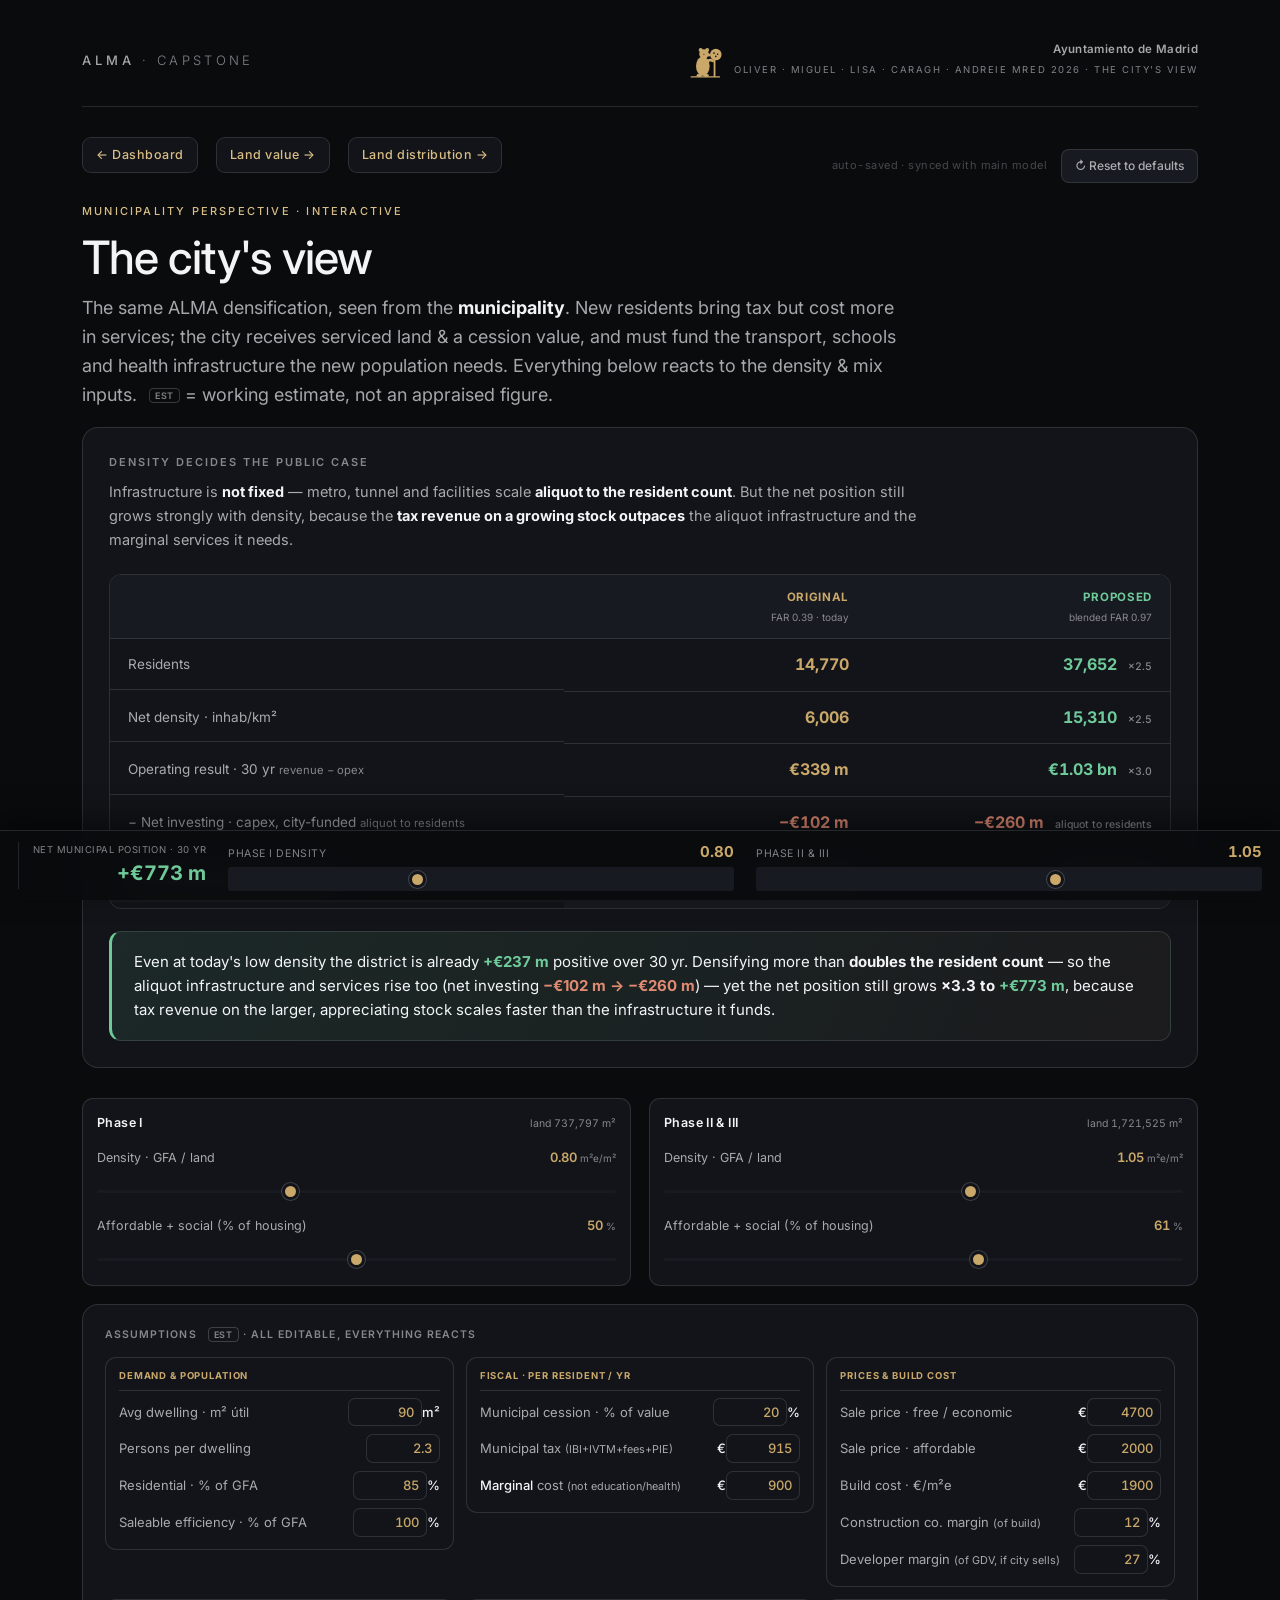
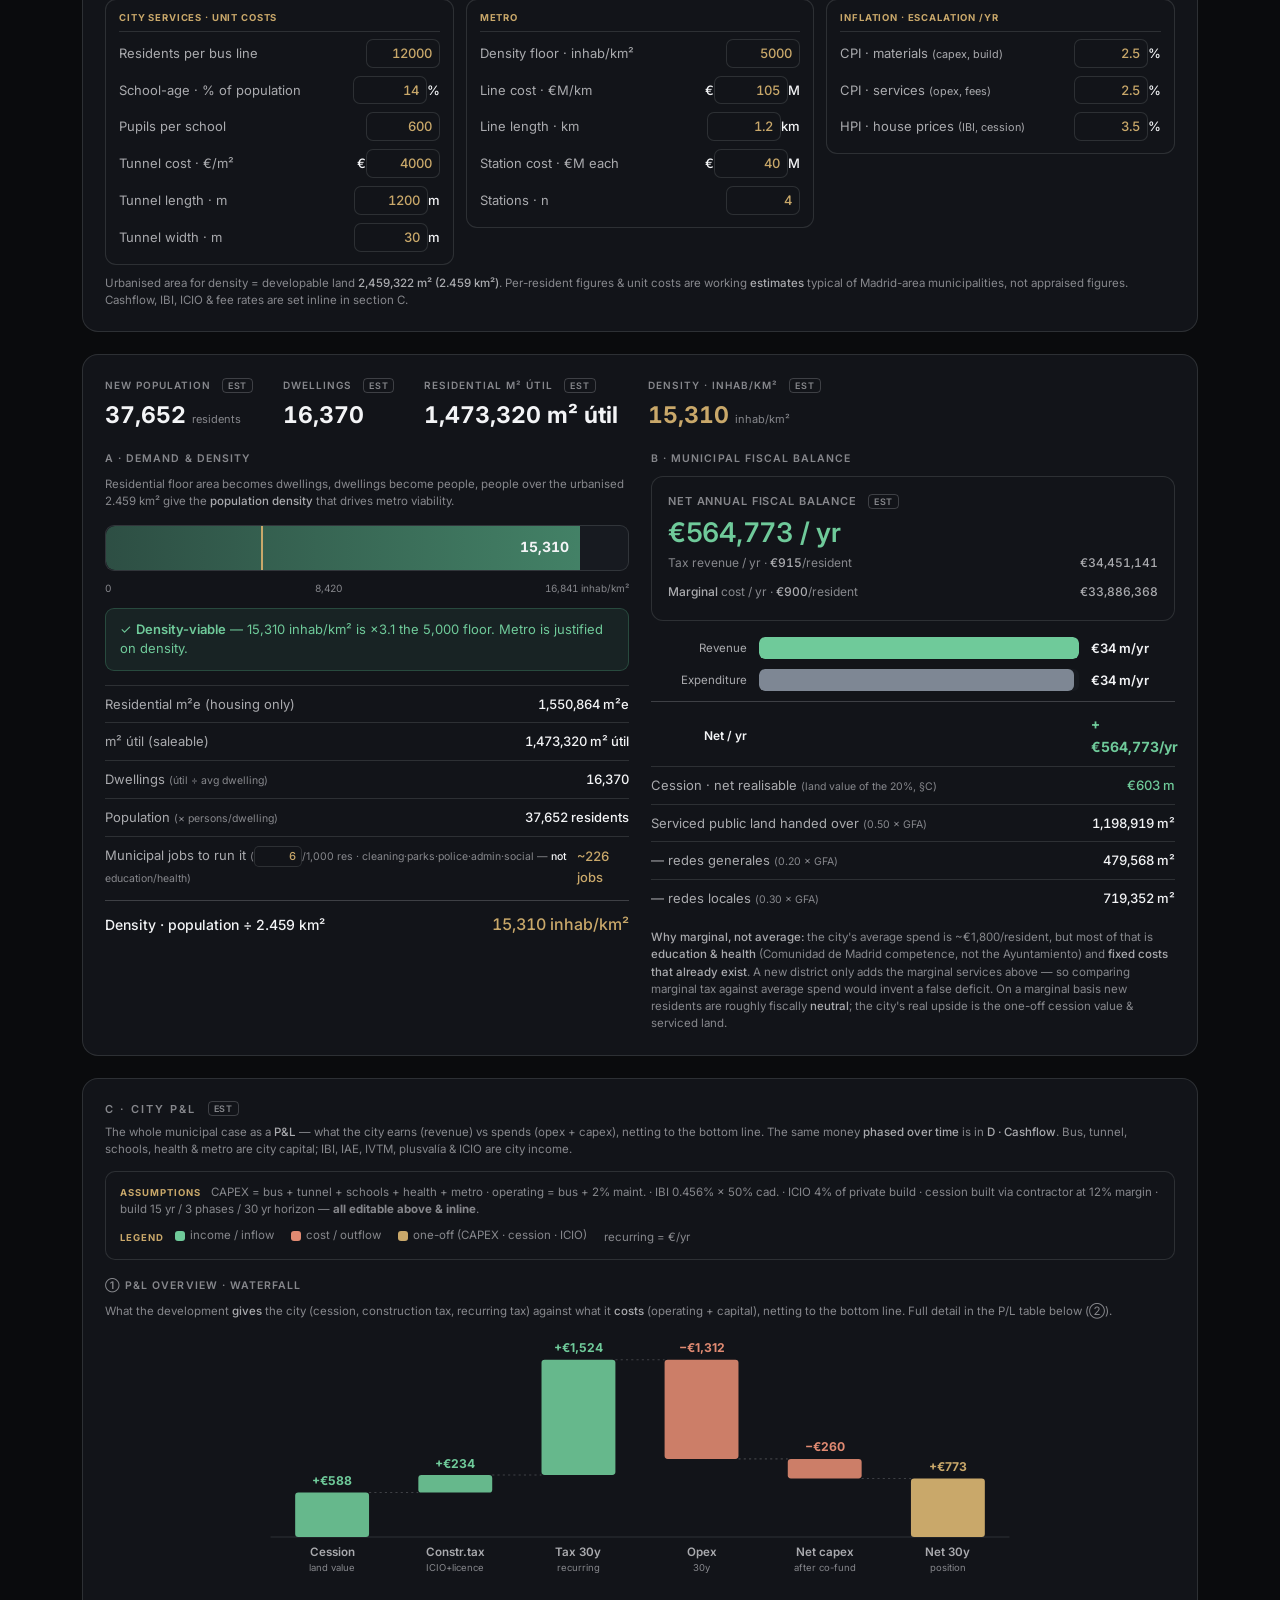
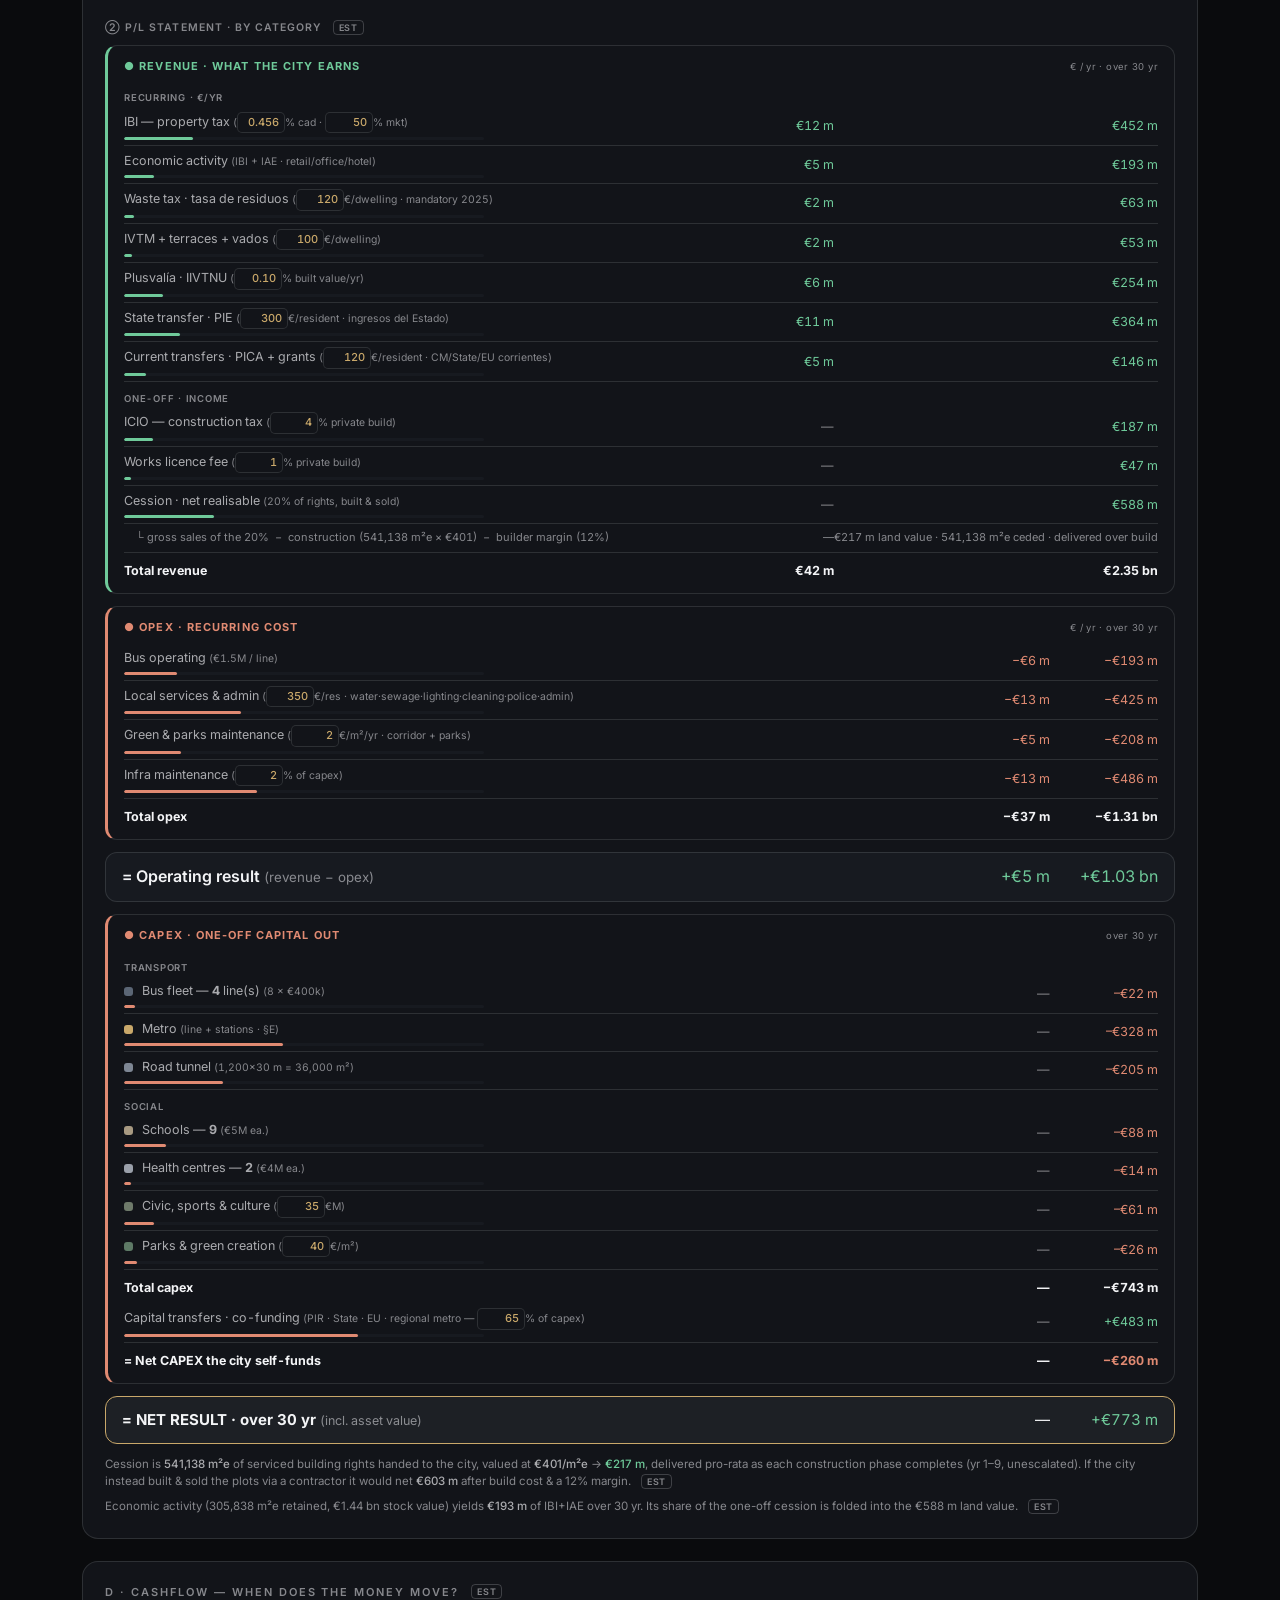
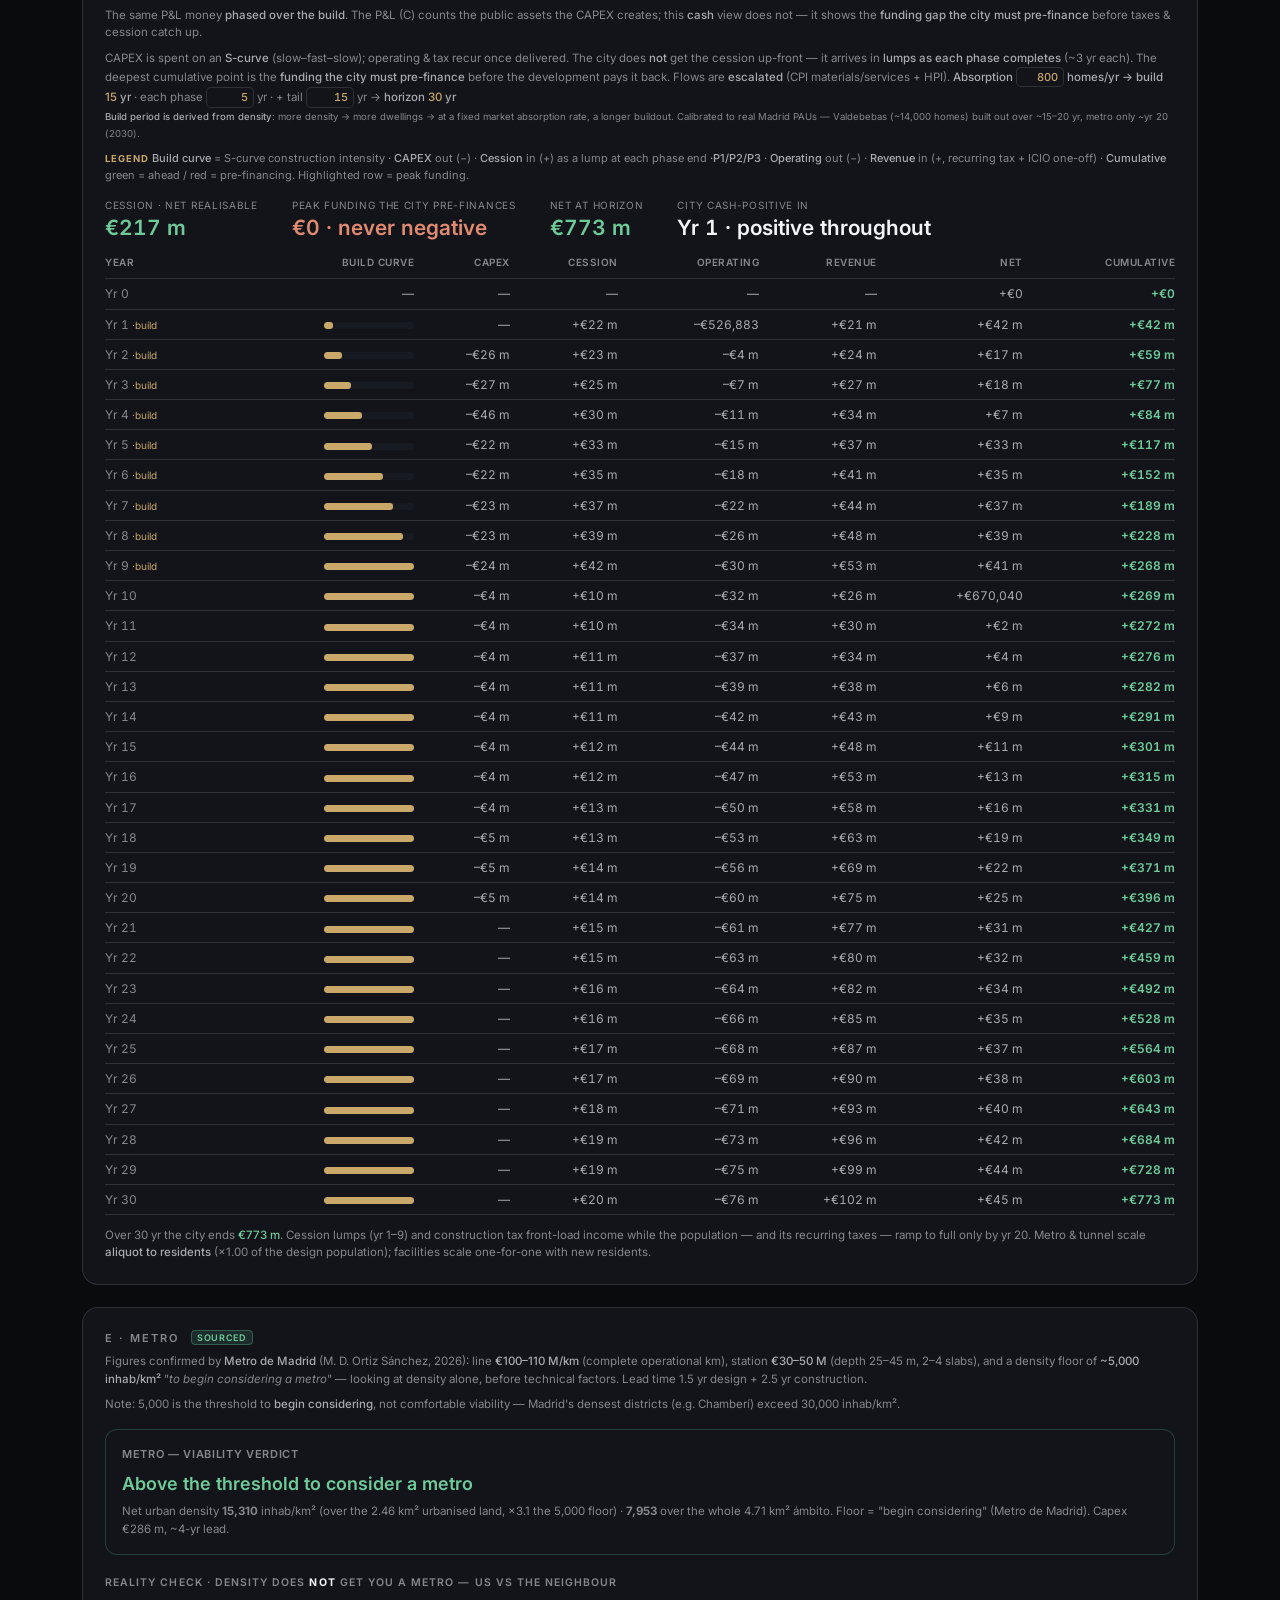
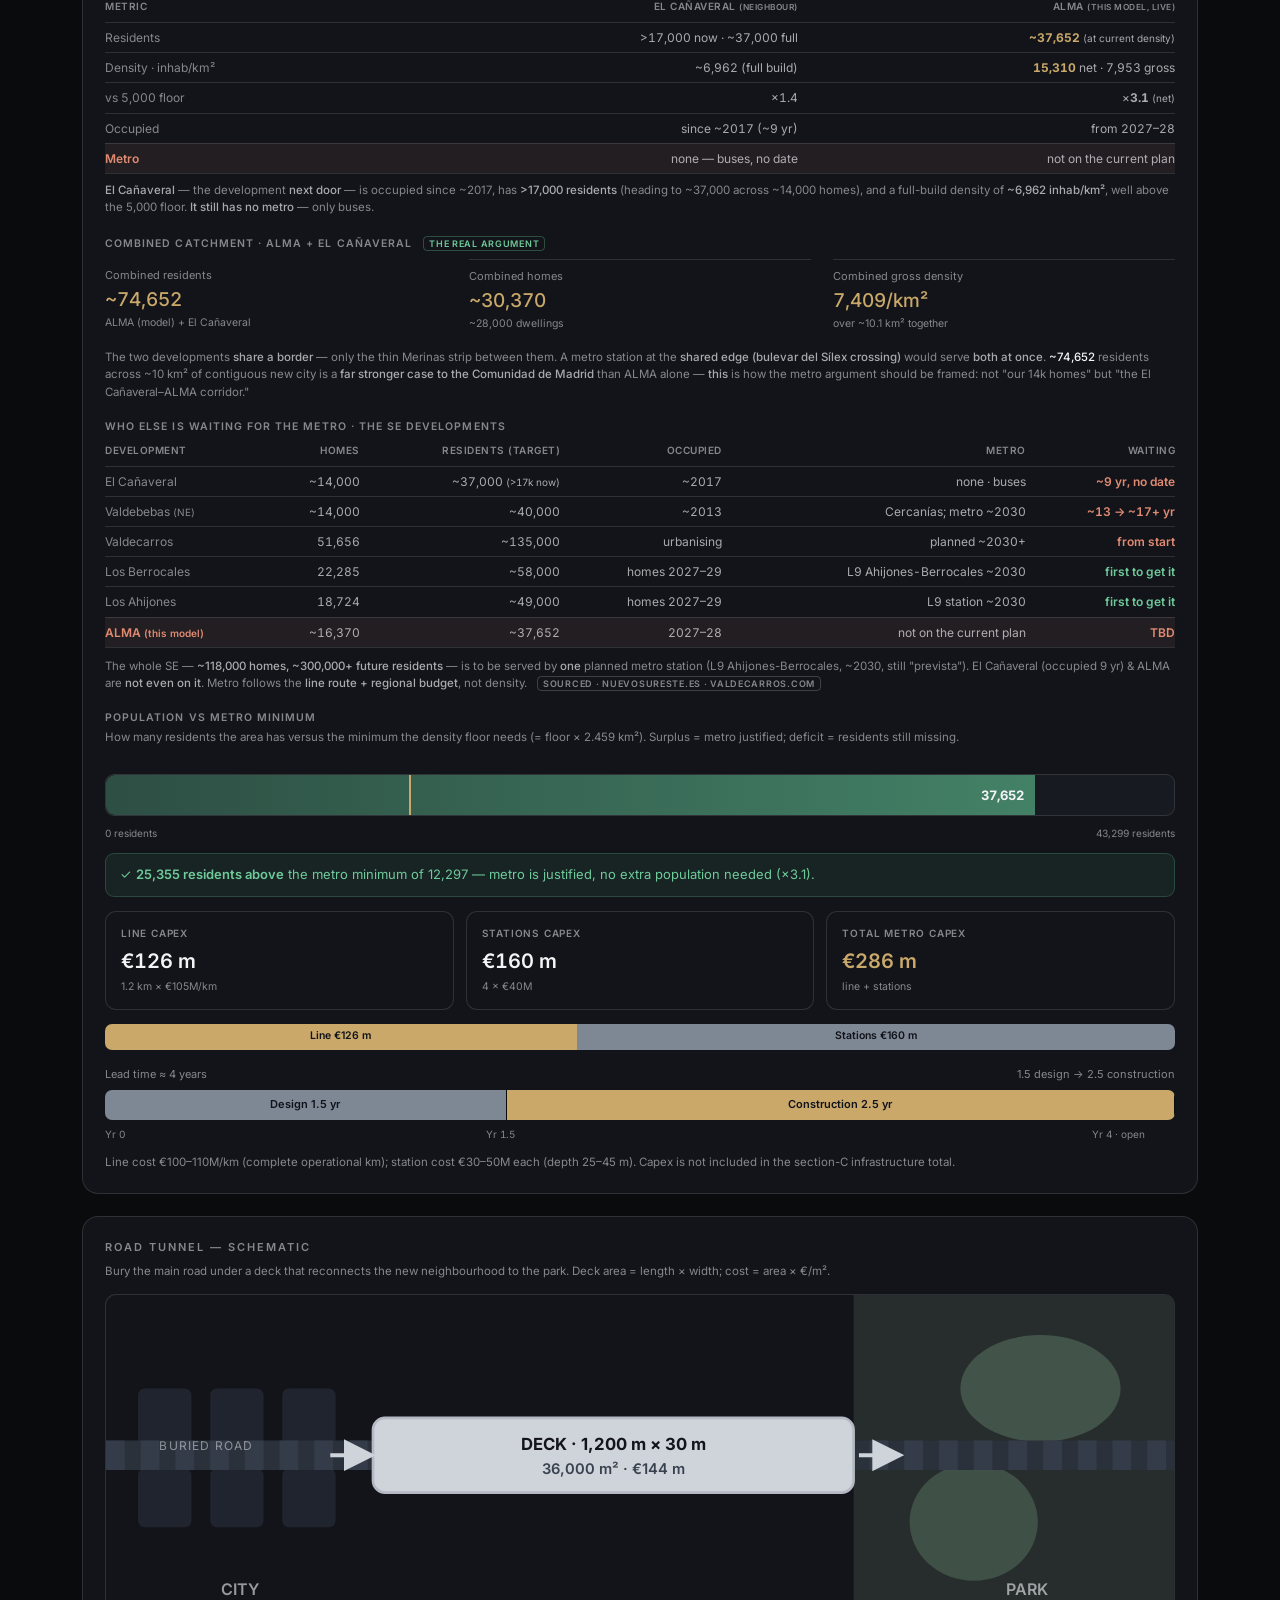
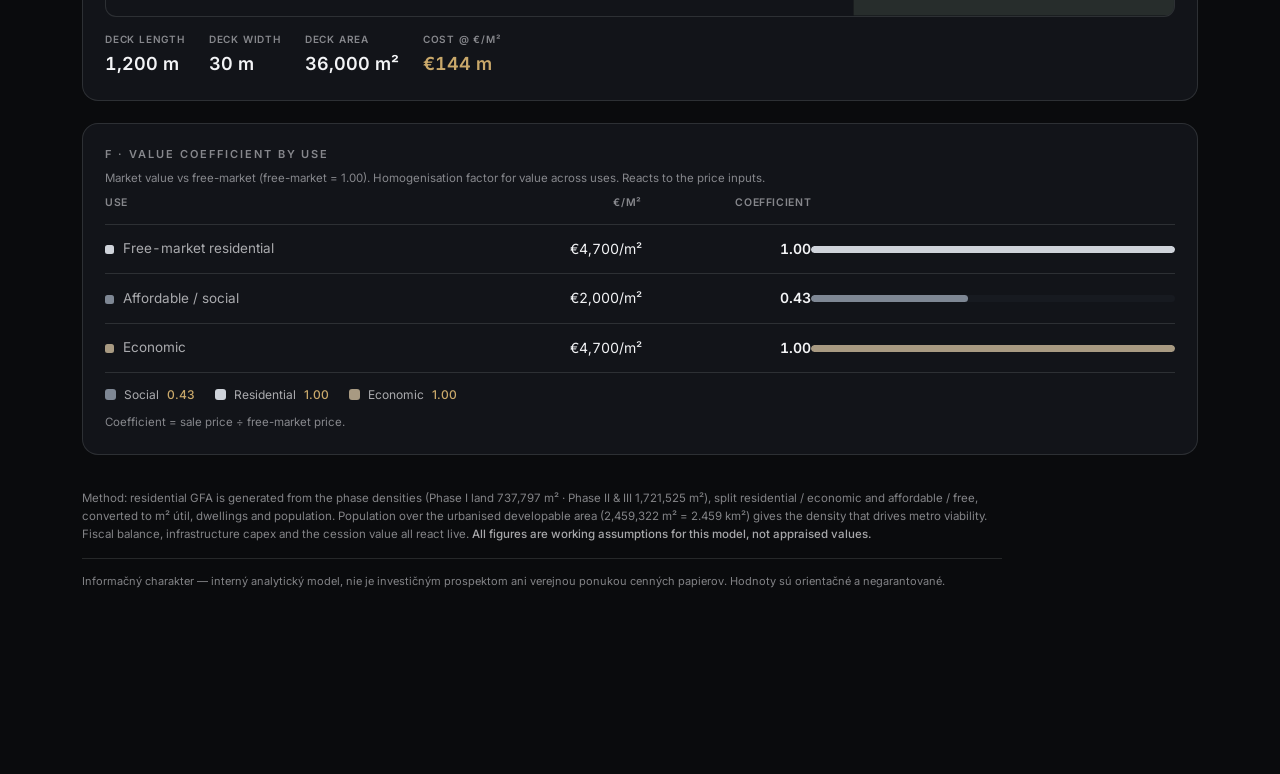
==== commit d04149a2: "Rename ALMA-App-v2/city.html to city.html" ====
--- a/city.html
+++ b/city.html
@@ -335,9 +335,50 @@
   .madrid-t{text-align:right;line-height:1.3}
   .madrid-t b{font-size:11.5px;font-weight:600;letter-spacing:.03em;color:var(--ink-2);display:block}
   .madrid-t span{font-size:9.5px;letter-spacing:.16em;text-transform:uppercase;color:var(--ink-3)}
+
+  /* ── fixed density control bar (presentation / mobile-friendly) ── */
+  .densbar{position:fixed;padding-bottom:max(9px,env(safe-area-inset-bottom));font-variant-numeric:tabular-nums;left:0;right:0;bottom:0;z-index:300;background:rgba(10,11,13,.94);-webkit-backdrop-filter:blur(14px);backdrop-filter:blur(14px);border-top:1px solid var(--line);padding:9px 18px;display:flex;gap:22px;align-items:center;box-shadow:0 -10px 30px rgba(0,0,0,.5)}
+  .densbar .db-grp{display:flex;flex-direction:column;gap:3px;flex:1 1 0;min-width:0}
+  .densbar .dl{display:flex;justify-content:space-between;align-items:baseline;font-size:10.5px;text-transform:uppercase;letter-spacing:.05em;color:var(--ink-3)}
+  .densbar .dl b{font-size:15px;font-weight:700;color:var(--accent);letter-spacing:0}
+  .densbar input[type=range]{width:100%;height:24px;accent-color:var(--accent);cursor:pointer;margin:0}
+  .densbar .db-out{flex:none;text-align:right;padding-left:14px;border-left:1px solid var(--line)}
+  .densbar .db-out .dl{display:block;font-size:9.5px;color:var(--ink-3)}
+  .densbar .db-out b{font-size:20px;font-weight:700;color:var(--up)}
+  body{padding-bottom:104px}
+  @media(max-width:680px){
+    .densbar{flex-wrap:wrap;gap:6px 14px;padding:8px 12px 12px}
+    .densbar .db-grp{flex:1 1 42%}
+    .densbar input[type=range]{height:30px}
+    .densbar .db-out{flex:1 1 100%;order:-1;text-align:center;border-left:none;border-bottom:1px solid var(--line);padding:2px 0 7px;margin-bottom:2px}
+    .densbar .db-out .dl{display:inline;margin-right:8px}
+    body{padding-bottom:158px}
+  }
+  @media(max-width:640px){
+    html,body{overflow-x:hidden;max-width:100%}
+    .brandbar{flex-direction:column;align-items:stretch;gap:7px}
+    .brandbar>*{max-width:100%;min-width:0;overflow-wrap:anywhere}
+    .brandbar .ctx,.brandbar .madrid-t{text-align:left}
+    body :where(div,span,p,b,small,td,th,a,li){min-width:0}
+    body :where(.top,.arow,.crow,.lr,.zr,.headline-val,.wf,.costhead,.persqm,.skyhead,.labs,.stat,.metrow,.herolegend,.madrid,.plstrip,.kpi,.pm,.kpis){flex-wrap:wrap}
+    body :where(p,.note,.formula,.sub,.assump,.meta,.lede,.pd,td,.lh,.fm,.h-sub){overflow-wrap:anywhere}
+    table{table-layout:fixed;width:100%}
+  }
+  /* ── touch-friendly sliders + no scroll-jitter on drag ── */
+  input[type=range]{touch-action:none}
+  @media(max-width:760px){
+    input[type=range]{height:38px}
+    input[type=range]::-webkit-slider-thumb{width:28px;height:28px;border-width:4px}
+    input[type=range]::-moz-range-thumb{width:28px;height:28px;border-width:4px}
+    .densbar input[type=range]{height:44px}
+    .densbar input[type=range]::-webkit-slider-thumb{width:32px;height:32px}
+    .densbar input[type=range]::-moz-range-thumb{width:32px;height:32px}
+    .arow input,.minput{min-height:34px;font-size:15px}
+  }
 </style>
 </head>
 <body>
+<script>/* always open at the Excel proposed scenario — ignore any saved state */try{localStorage.setItem("losCerros_shared",JSON.stringify({dI:"0.80",dR:"1.05",aI:"50",aR:"61",cess:"20",resiShare:"85",sellEff:"100",pFree:"4700",pAff:"2000"}));localStorage.removeItem("losCerros_dev");localStorage.removeItem("losCerros_city");}catch(e){}</script>
 <div class="wrap">
 
   <div class="brandbar">
@@ -375,18 +416,18 @@
       <div class="cmp-v prop" id="cmpDens">15,310 <span class="chg">×2.5</span></div>
 
       <div class="cmp-metric">Operating result · 30 yr <small style="color:var(--ink-3)">revenue − opex</small></div>
-      <div class="cmp-v orig">€539 m</div>
+      <div class="cmp-v orig">€339 m</div>
       <div class="cmp-v prop" id="cmpOp">€1.50 bn <span class="chg">×2.8</span></div>
 
       <div class="cmp-metric">− Net investing · capex, city-funded <small style="color:var(--ink-3)">aliquot to residents</small></div>
-      <div class="cmp-v orig" style="color:var(--down)">−€132 m</div>
+      <div class="cmp-v orig" style="color:var(--down)">−€102 m</div>
       <div class="cmp-v prop" id="cmpCapex" style="color:var(--down)">−€336 m <span class="chg">aliquot to residents</span></div>
 
       <div class="cmp-metric netr">= Net municipal position · 30 yr</div>
-      <div class="cmp-v net-o" style="color:var(--up)">+€407 m</div>
+      <div class="cmp-v net-o" style="color:var(--up)">+€237 m</div>
       <div class="cmp-v net-p" id="cmpNet">+€1.17 bn</div>
     </div>
-    <div class="cmp-flip">Even at today's low density the district is already <b class="pos">+€407 m</b> positive over 30 yr. Densifying more than <b>doubles the resident count</b> — so the aliquot infrastructure and services rise too (net investing <b class="neg">−€132 m → −€336 m</b>) — yet the net position still grows <b>×2.9 to <span class="pos">+€1.17 bn</span></b>, because tax revenue on the larger, appreciating stock scales faster than the infrastructure it funds.</div>
+    <div class="cmp-flip">Even at today's low density the district is already <b class="pos">+€237 m</b> positive over 30 yr. Densifying more than <b>doubles the resident count</b> — so the aliquot infrastructure and services rise too (net investing <b class="neg">−€102 m → −€260 m</b>) — yet the net position still grows <b>×3.3 to <span class="pos">+€773 m</span></b>, because tax revenue on the larger, appreciating stock scales faster than the infrastructure it funds.</div>
   </div>
 
 
@@ -467,7 +508,7 @@
       <div class="arowgrid">
         <div class="arow"><span>Density floor · inhab/km²</span><b><input id="metroFloor" value="5000"></b></div>
         <div class="arow"><span>Line cost · €M/km</span><b>€<input id="metroKmCost" value="105">M</b></div>
-        <div class="arow"><span>Line length · km</span><b><input id="metroKm" value="3">km</b></div>
+        <div class="arow"><span>Line length · km</span><b><input id="metroKm" value="1.2">km</b></div>
         <div class="arow"><span>Station cost · €M each</span><b>€<input id="metroStCost" value="40">M</b></div>
         <div class="arow"><span>Stations · n</span><b><input id="metroSt" value="4"></b></div>
       </div>
@@ -944,7 +985,7 @@
   const cpiMat=(+$('cpiMat').value||0)/100, cpiSvc=(+$('cpiSvc').value||0)/100, hpi=(+$('hpi').value||0)/100;
   // fixed engine constants (from Excel City-30Y assumption panel)
   const IAE_UPLIFT=1.5, BUS_PER_RES=159.356, FAC_PER_RES=4329.177, GREEN_SHARE=0.15;
-  const CESS_PER_M2=2217.551, TUN_BASE=195, ALIQ_ANCHOR=37651.499, HORIZON=30, OCC_LAG=1, TARGET_OCC=20;
+  const CESS_PER_M2=400.625, TUN_BASE=195, ALIQ_ANCHOR=37651.499, HORIZON=30, OCC_LAG=1, TARGET_OCC=20;
 
   // ---- stock bases (útil-priced residential; econ at free price) ----
   const retained = resiM2e + econT;                        // retained GFA after cession (Excel D42)
@@ -987,7 +1028,7 @@
     const pica=res*curTrPerRes*fSvc/1e6;
     const recur=ibi+econR+waste+ivtm+plusv+pie+pica;
     const icio=icioComb*buildCostBase*dcomp*fMat;
-    const ces=cessionValue*dcomp;                          // no escalation
+    const ces=cessionValue*(comp*fHpi - compl(y-1)*Math.pow(1+hpi,Math.max(0,y-2)));  // held land, HPI-escalated (Excel r117)
     // capex (magnitudes, €M)
     const metroY=metroBase*aliquot*((y>=4&&y<=9)?1/6:0)*fMat;
     const tunY  =TUN_BASE*aliquot*((y>=2&&y<=4)?1/3:0)*fMat;
@@ -1151,7 +1192,7 @@
   // ---- density comparison · Original = fixed A baseline · Proposed = live model ----
   {
     const s=(id,html)=>{const e=$(id); if(e) e.innerHTML=html;};
-    const O={res:14769.946, dens:6005.702, op:538.932, netinv:-131.814, net:407.117};   // Excel Scenario A (€M)
+    const O={res:14769.946, dens:6005.702, op:339.0, netinv:-102.1, net:237.0};   // Excel Scenario A (€M)
     const chg=t=>' <span class="chg">'+t+'</span>';
     s('cmpRes', nf(pop)+chg('×'+(pop/O.res).toFixed(1)));
     s('cmpDens', nf(dens)+chg('×'+(dens/O.dens).toFixed(1)));
@@ -1345,12 +1386,39 @@
 }
 let flashT; function flash(msg){ const el=$('saveTag'); if(!el)return; el.textContent=msg; el.style.opacity='1'; clearTimeout(flashT); flashT=setTimeout(()=>el.style.opacity='.5',1400); }
 
-ALL_INPUTS.forEach(id=>$(id).addEventListener('input',()=>{ calc(); persist(); flash('saved ✓'); }));
+ALL_INPUTS.forEach(id=>$(id).addEventListener('input',()=>{ calc(); persist(); if(window.syncDensBar)syncDensBar(); flash('saved ✓'); }));
 window.addEventListener('storage',e=>{ if(e.key===SK||e.key===PK){ restore(); calc(); flash('synced from main model ↔'); } });
 const rb=$('resetBtn'); if(rb) rb.addEventListener('click',resetAll);
 
 restore();
 calc();
 </script>
+
+<div class="densbar" id="densbar" aria-label="Density controls">
+  <div class="db-out"><span class="dl">Net municipal position · 30 yr</span><b id="bOut">+€1.17 bn</b></div>
+  <div class="db-grp">
+    <div class="dl"><span>Phase I density</span><b id="bVDI">0.80</b></div>
+    <input type="range" id="bDI" min="0.39" max="1.50" step="0.01" value="0.80" aria-label="Phase I density">
+  </div>
+  <div class="db-grp">
+    <div class="dl"><span>Phase II &amp; III</span><b id="bVDR">1.05</b></div>
+    <input type="range" id="bDR" min="0.39" max="1.50" step="0.01" value="1.05" aria-label="Phase II and III density">
+  </div>
+</div>
+<script>
+(function(){
+  var g=function(id){return document.getElementById(id);};
+  var bDI=g('bDI'), bDR=g('bDR');
+  function push(bar,dst){var e=g(dst);if(e){e.value=bar.value;e.dispatchEvent(new Event('input',{bubbles:true}));}}
+  bDI.addEventListener('input',function(){push(bDI,'dI');});
+  bDR.addEventListener('input',function(){push(bDR,'dR');});
+  window.syncDensBar=function(){
+    if(g('dI')){bDI.value=g('dI').value;g('bVDI').textContent=(+g('dI').value).toFixed(2);}
+    if(g('dR')){bDR.value=g('dR').value;g('bVDR').textContent=(+g('dR').value).toFixed(2);}
+    if(g('cyNetRes'))g('bOut').textContent=g('cyNetRes').textContent;
+  };
+  syncDensBar();
+})();
+</script>
 </body>
 </html>
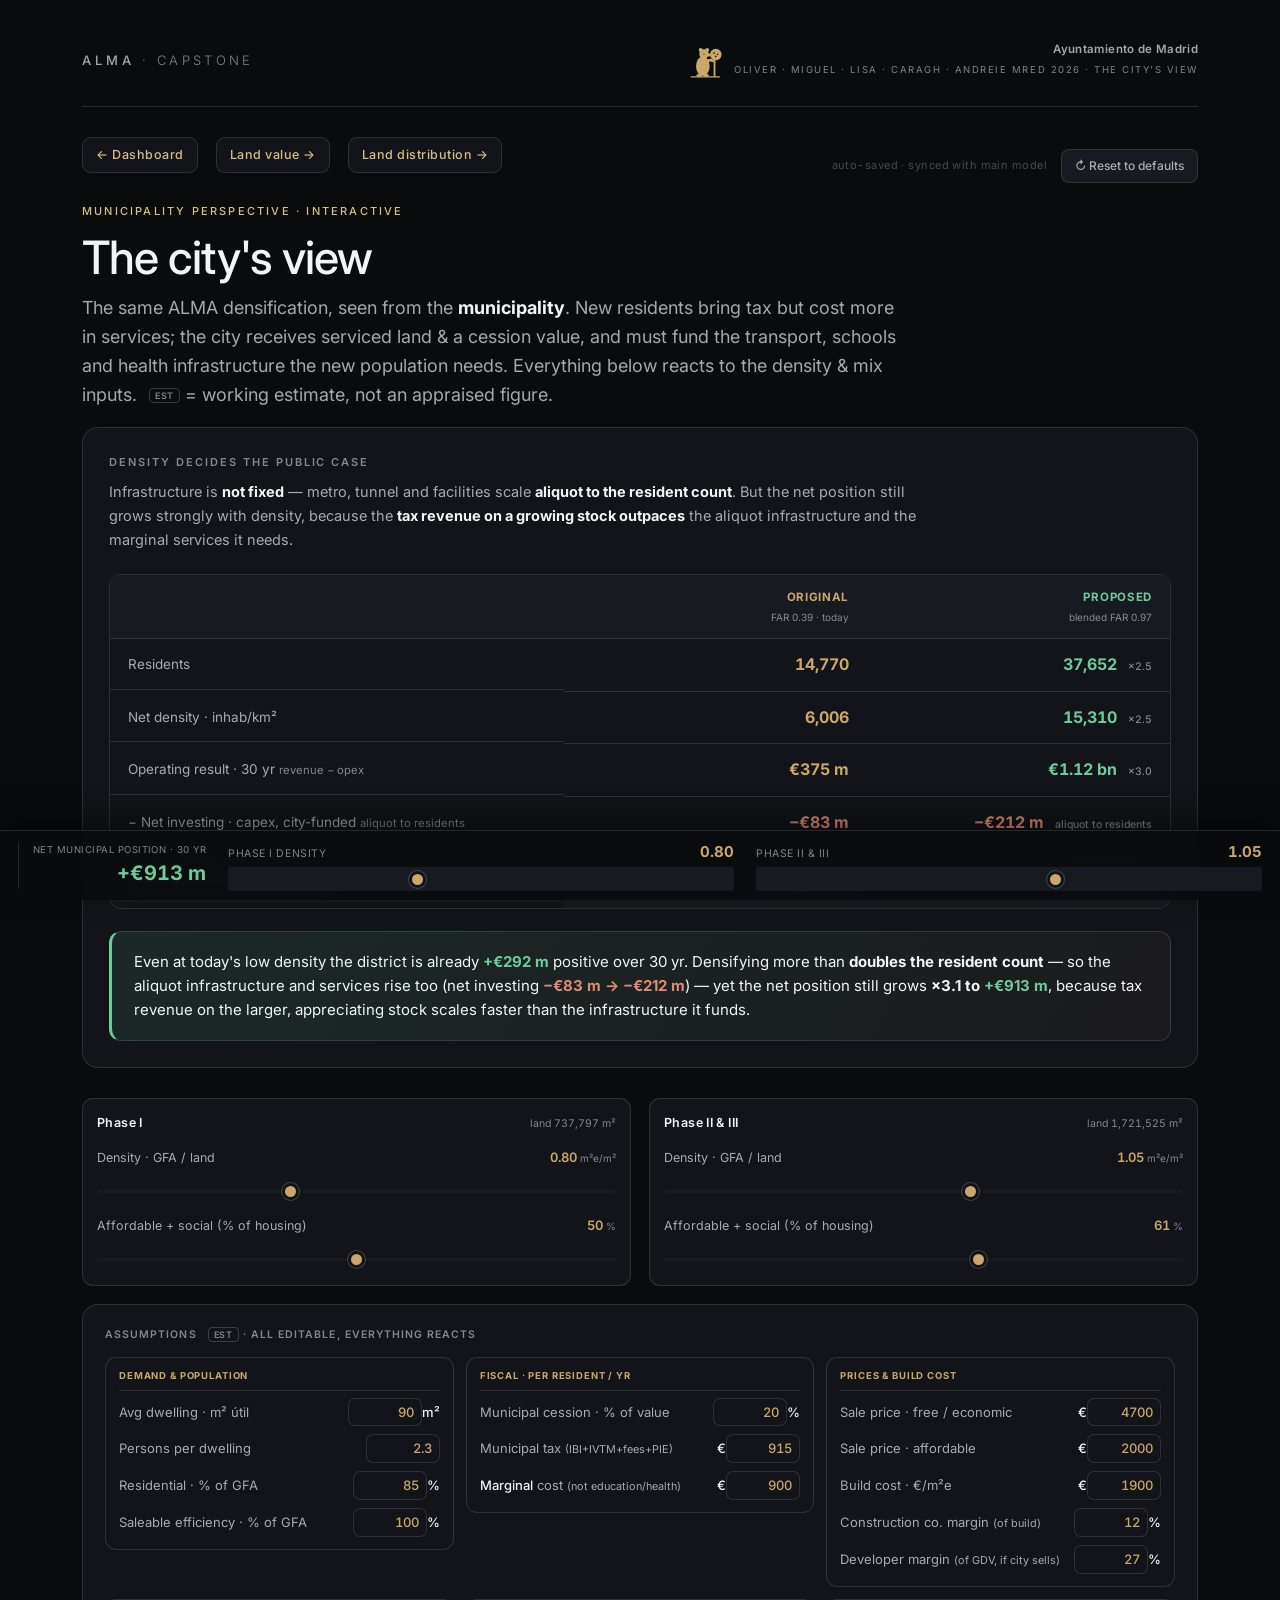
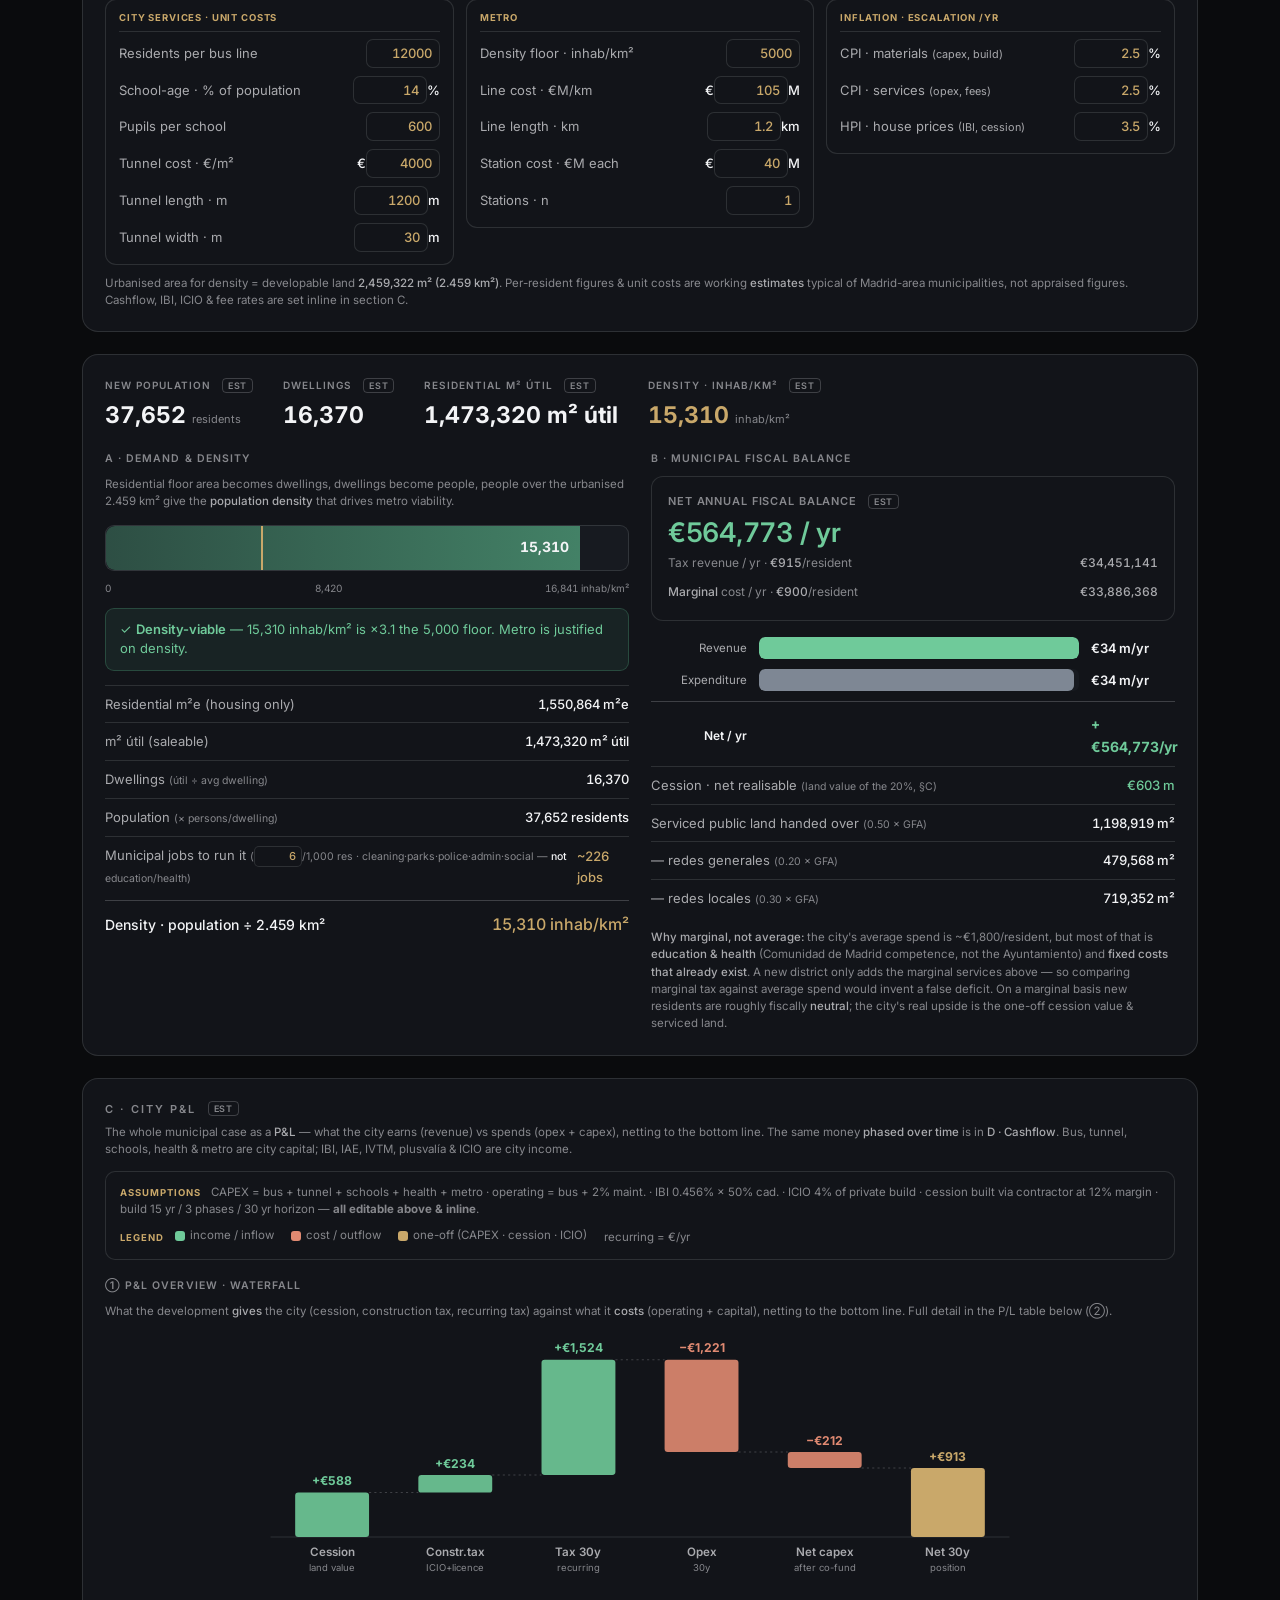
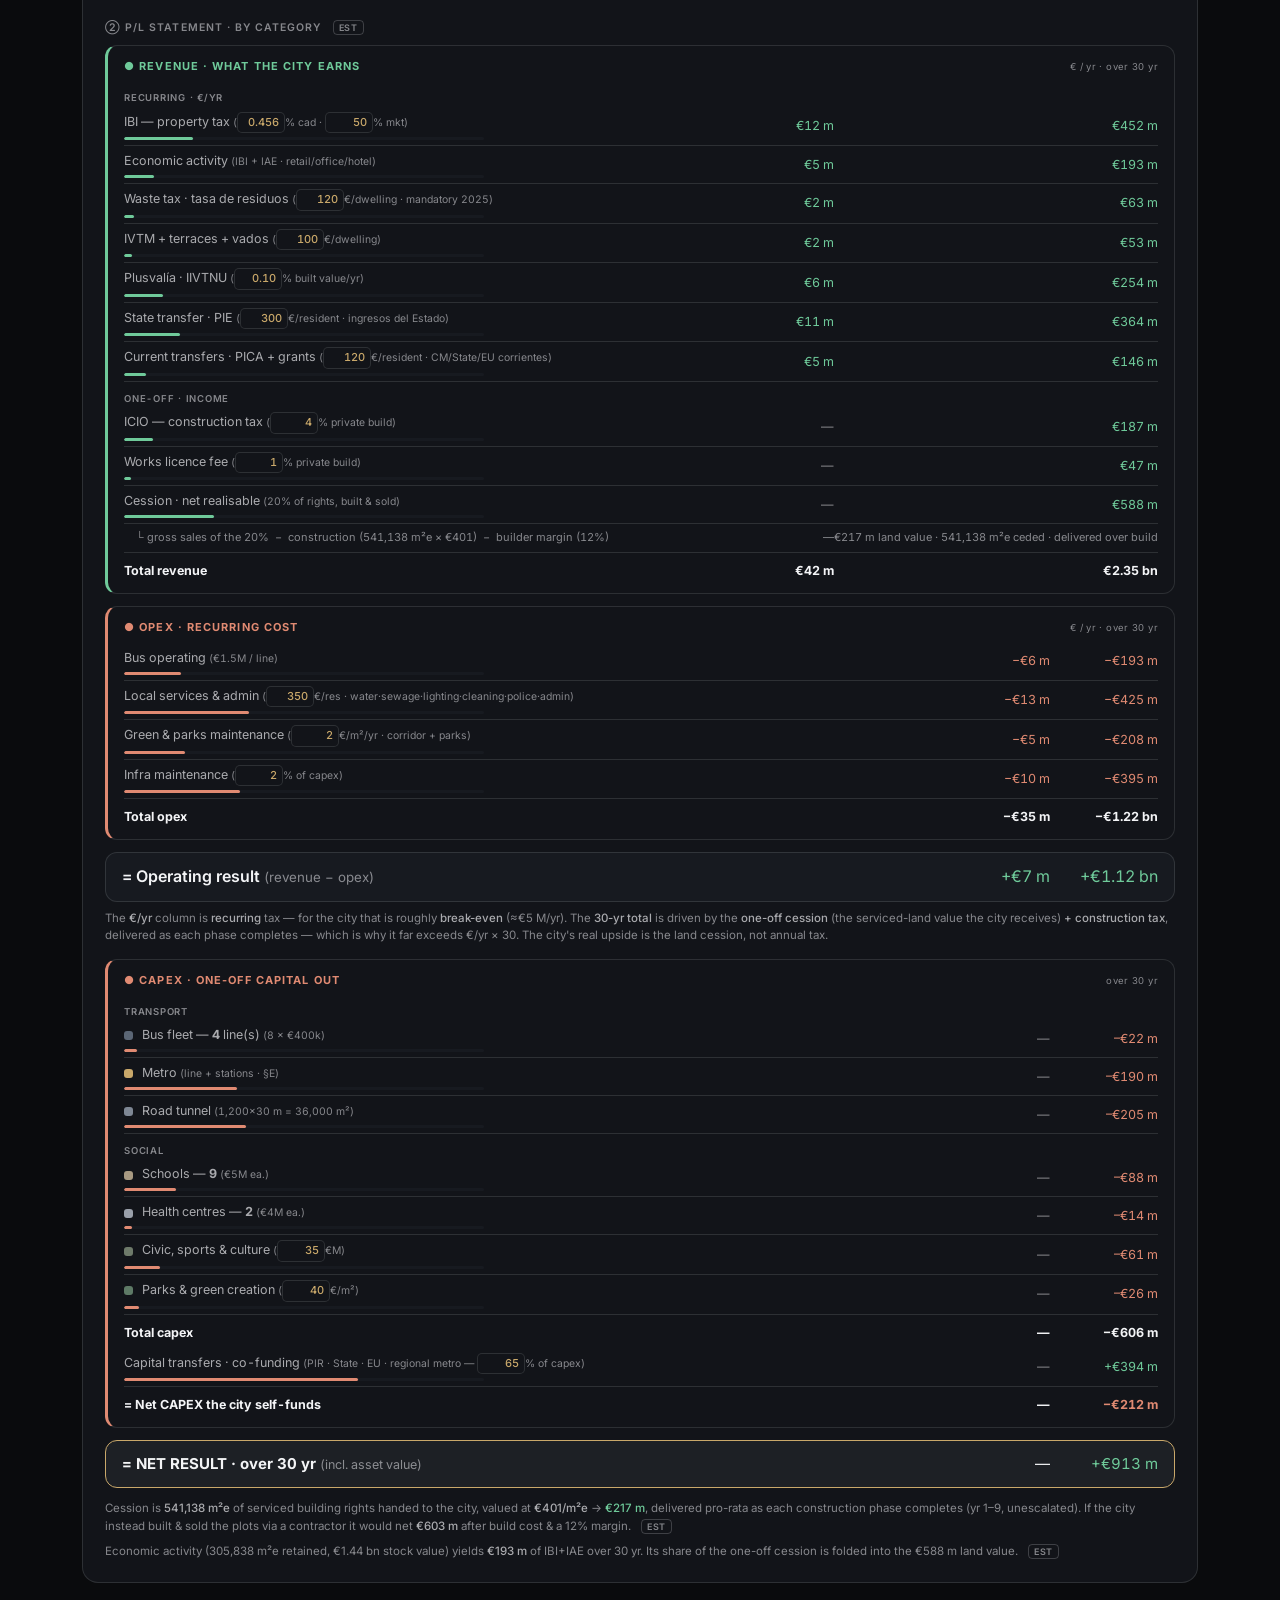
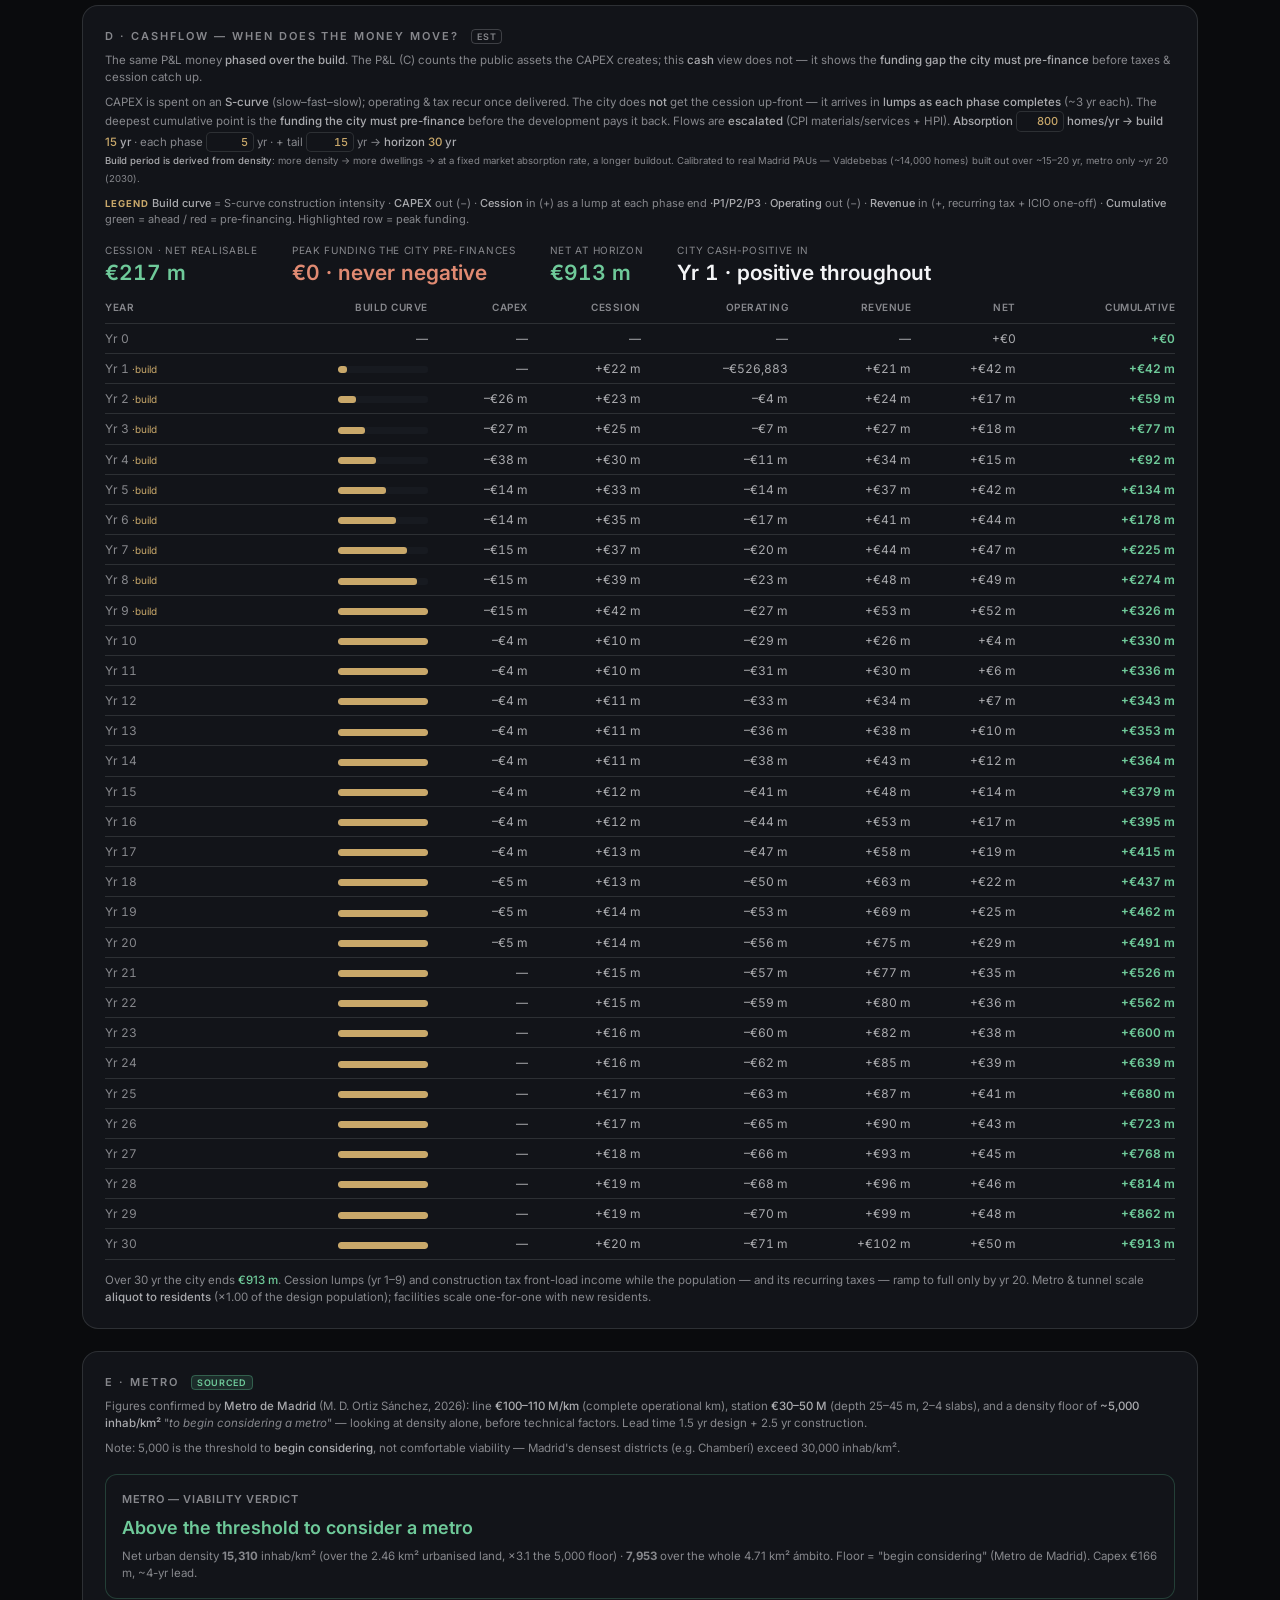
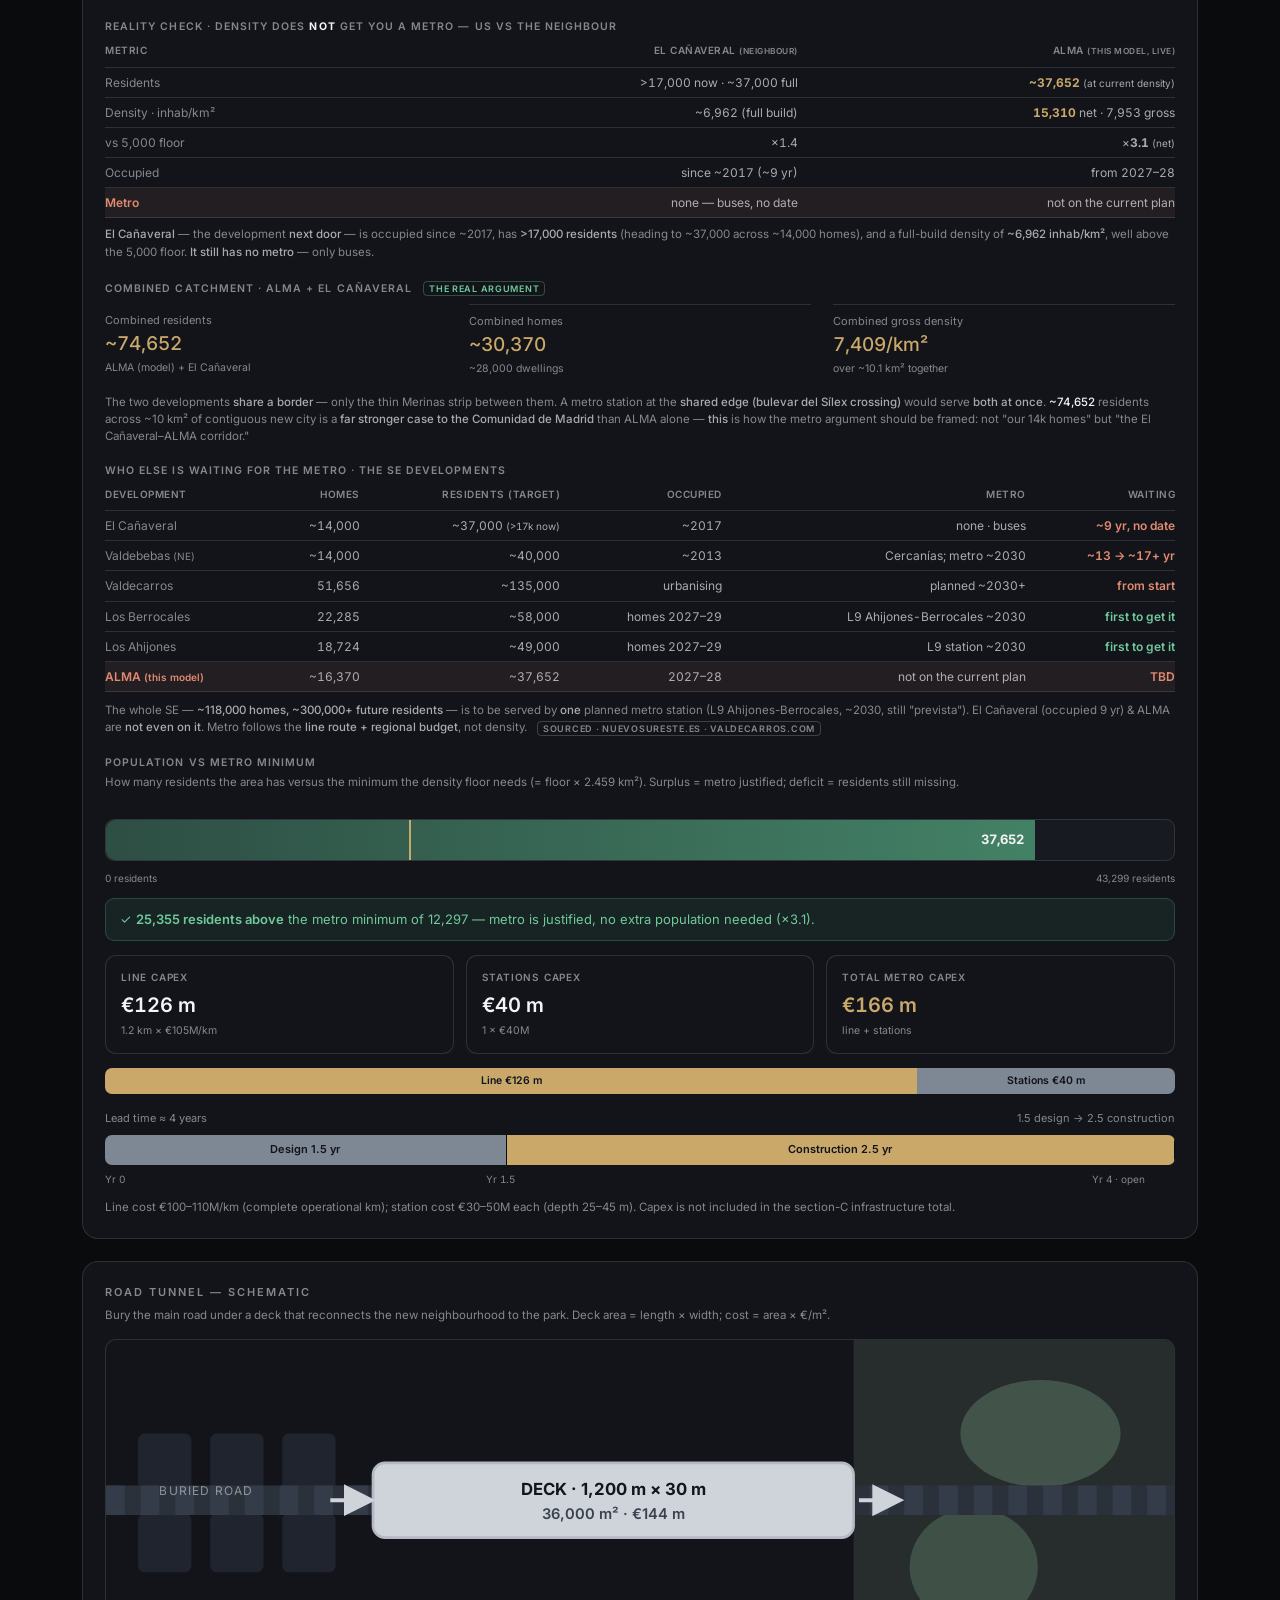
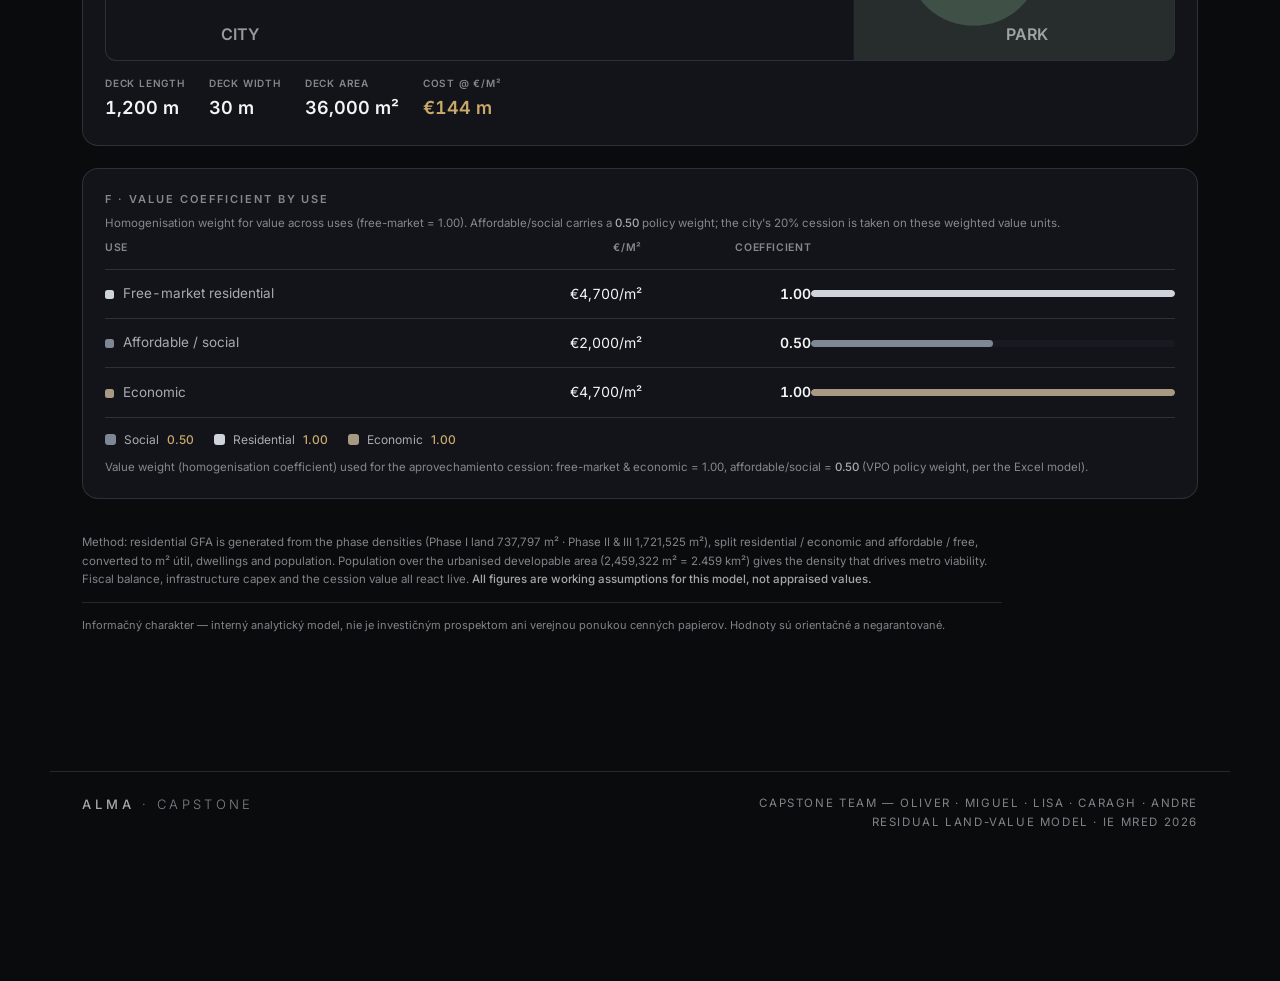
==== commit 685e7905: "Add files via upload" ====
--- a/city.html
+++ b/city.html
@@ -375,6 +375,23 @@
     .densbar input[type=range]::-moz-range-thumb{width:32px;height:32px}
     .arow input,.minput{min-height:34px;font-size:15px}
   }
+
+  @media(max-width:640px){
+    *{-webkit-tap-highlight-color:transparent}
+    .cmp-grid{grid-template-columns:1.15fr .92fr .92fr}
+    .cmp-grid>div{padding:10px 8px}
+    .cmp-col{font-size:11px} .cmp-col small{font-size:8.5px}
+    .cmp-metric{font-size:11.5px;line-height:1.25}
+    .cmp-metric small{display:block}
+    .cmp-v{font-size:14px}
+    .cmp-v.net-o,.cmp-v.net-p{font-size:15px}
+    .cmp-v .chg{display:block;margin:2px 0 0;font-size:9px;line-height:1}
+  }
+  .page-footer{display:flex;justify-content:space-between;align-items:flex-start;gap:16px;max-width:1180px;margin:56px auto 0;padding:22px 32px 44px;border-top:1px solid var(--line);flex-wrap:wrap}
+  .page-footer .pf-l{font-size:13px;font-weight:300;letter-spacing:.26em;text-transform:uppercase;color:var(--ink-3)}
+  .page-footer .pf-l b{color:var(--ink-2);font-weight:500;letter-spacing:.3em}
+  .page-footer .pf-r{font-size:11.5px;letter-spacing:.14em;text-transform:uppercase;color:var(--ink-3);text-align:right;line-height:1.7}
+  @media(max-width:640px){.page-footer{flex-direction:column;gap:8px;padding:20px 16px 44px;margin-top:40px}.page-footer .pf-r{text-align:left}}
 </style>
 </head>
 <body>
@@ -416,18 +433,18 @@
       <div class="cmp-v prop" id="cmpDens">15,310 <span class="chg">×2.5</span></div>
 
       <div class="cmp-metric">Operating result · 30 yr <small style="color:var(--ink-3)">revenue − opex</small></div>
-      <div class="cmp-v orig">€339 m</div>
+      <div class="cmp-v orig">€375 m</div>
       <div class="cmp-v prop" id="cmpOp">€1.50 bn <span class="chg">×2.8</span></div>
 
       <div class="cmp-metric">− Net investing · capex, city-funded <small style="color:var(--ink-3)">aliquot to residents</small></div>
-      <div class="cmp-v orig" style="color:var(--down)">−€102 m</div>
+      <div class="cmp-v orig" style="color:var(--down)">−€83 m</div>
       <div class="cmp-v prop" id="cmpCapex" style="color:var(--down)">−€336 m <span class="chg">aliquot to residents</span></div>
 
       <div class="cmp-metric netr">= Net municipal position · 30 yr</div>
-      <div class="cmp-v net-o" style="color:var(--up)">+€237 m</div>
+      <div class="cmp-v net-o" style="color:var(--up)">+€292 m</div>
       <div class="cmp-v net-p" id="cmpNet">+€1.17 bn</div>
     </div>
-    <div class="cmp-flip">Even at today's low density the district is already <b class="pos">+€237 m</b> positive over 30 yr. Densifying more than <b>doubles the resident count</b> — so the aliquot infrastructure and services rise too (net investing <b class="neg">−€102 m → −€260 m</b>) — yet the net position still grows <b>×3.3 to <span class="pos">+€773 m</span></b>, because tax revenue on the larger, appreciating stock scales faster than the infrastructure it funds.</div>
+    <div class="cmp-flip">Even at today's low density the district is already <b class="pos">+€292 m</b> positive over 30 yr. Densifying more than <b>doubles the resident count</b> — so the aliquot infrastructure and services rise too (net investing <b class="neg">−€83 m → −€212 m</b>) — yet the net position still grows <b>×3.1 to <span class="pos">+€913 m</span></b>, because tax revenue on the larger, appreciating stock scales faster than the infrastructure it funds.</div>
   </div>
 
 
@@ -510,7 +527,7 @@
         <div class="arow"><span>Line cost · €M/km</span><b>€<input id="metroKmCost" value="105">M</b></div>
         <div class="arow"><span>Line length · km</span><b><input id="metroKm" value="1.2">km</b></div>
         <div class="arow"><span>Station cost · €M each</span><b>€<input id="metroStCost" value="40">M</b></div>
-        <div class="arow"><span>Stations · n</span><b><input id="metroSt" value="4"></b></div>
+        <div class="arow"><span>Stations · n</span><b><input id="metroSt" value="1"></b></div>
       </div>
     </div>
 
@@ -633,6 +650,7 @@
     </div>
 
     <div class="plstrip res"><span class="lbl">= Operating result <small style="color:var(--ink-3); font-weight:400">(revenue − opex)</small></span><span class="v" id="cyPnlNet">€0</span><span class="v" id="cyOpResHz">€0</span></div>
+    <div class="note" style="margin:-4px 0 14px;font-size:11.5px;color:var(--ink-3);line-height:1.5">The <b style="color:var(--ink-2)">€/yr</b> column is <b>recurring</b> tax — for the city that is roughly <b>break-even</b> (≈€5 M/yr). The <b style="color:var(--ink-2)">30-yr total</b> is driven by the <b>one-off cession</b> (the serviced-land value the city receives) <b>+ construction tax</b>, delivered as each phase completes — which is why it far exceeds €/yr × 30. The city's real upside is the land cession, not annual tax.</div>
 
     <div class="plbox cost">
       <div class="pbh"><span class="nm">● Capex · one-off capital out</span><span class="cols">over <span id="plHz4">20</span> yr</span></div>
@@ -765,7 +783,7 @@
   <!-- (E) VALUE COEFFICIENTS -->
   <div class="card prog">
     <h2 style="margin-bottom:6px">F · Value coefficient by use</h2>
-    <p class="h-sub" style="margin:0 0 8px">Market value vs free-market (free-market = 1.00). Homogenisation factor for value across uses. Reacts to the price inputs.</p>
+    <p class="h-sub" style="margin:0 0 8px">Homogenisation weight for value across uses (free-market = 1.00). Affordable/social carries a <b>0.50</b> policy weight; the city's 20% cession is taken on these weighted value units.</p>
     <table class="usetbl">
       <tr><th>Use</th><th>€/m²</th><th>Coefficient</th><th style="width:34%"></th></tr>
       <tr><td><span class="dot" style="background:var(--free)"></span>Free-market residential</td><td id="cfFreeP">€0</td><td class="coef" id="cfFree">1.00</td><td class="cbarcell"><div class="cbar"><i id="cbFree" style="background:var(--free)"></i></div></td></tr>
@@ -777,7 +795,7 @@
       <span><i style="background:var(--free)"></i>Residential <b id="lgFree">1.00</b></span>
       <span><i style="background:var(--econ)"></i>Economic <b id="lgEcon">1.00</b></span>
     </div>
-    <div class="note" style="margin-top:10px">Coefficient = sale price ÷ free-market price.</div>
+    <div class="note" style="margin-top:10px">Value weight (homogenisation coefficient) used for the aprovechamiento cession: free-market &amp; economic = 1.00, affordable/social = <b>0.50</b> (VPO policy weight, per the Excel model).</div>
   </div>
 
   <div class="foot">
@@ -1192,7 +1210,7 @@
   // ---- density comparison · Original = fixed A baseline · Proposed = live model ----
   {
     const s=(id,html)=>{const e=$(id); if(e) e.innerHTML=html;};
-    const O={res:14769.946, dens:6005.702, op:339.0, netinv:-102.1, net:237.0};   // Excel Scenario A (€M)
+    const O={res:14769.946, dens:6005.702, op:375.0, netinv:-83.0, net:292.0};   // Excel Scenario A (€M)
     const chg=t=>' <span class="chg">'+t+'</span>';
     s('cmpRes', nf(pop)+chg('×'+(pop/O.res).toFixed(1)));
     s('cmpDens', nf(dens)+chg('×'+(dens/O.dens).toFixed(1)));
@@ -1267,20 +1285,20 @@
   $('tunCostN').textContent= fmtBn(tunTot);
   drawTunnel(tunLen, tunWid, tunArea, tunTot);
 
-  // ---- (E) value coefficients ----
-  const coef = p => pFree>0 ? p/pFree : 0;
+  // ---- (E) value coefficients — homogenisation weights used in the aprovechamiento cession (policy, = Excel) ----
+  const COEF_FREE=1, COEF_AFF=0.5, COEF_ECON=1;   // free/econ = 1.00 · social/affordable = 0.50 (VPO policy weight)
   $('cfFreeP').textContent = fmtE(pFree)+'/m²';
   $('cfAffP').textContent  = fmtE(pAff)+'/m²';
   $('cfEconP').textContent = fmtE(pEcon)+'/m²';
-  $('cfFree').textContent  = '1.00';
-  $('cfAff').textContent   = coef(pAff).toFixed(2);
-  $('cfEcon').textContent  = coef(pEcon).toFixed(2);
-  $('cbFree').style.width  = '100%';
-  $('cbAff').style.width   = (coef(pAff)*100).toFixed(0)+'%';
-  $('cbEcon').style.width  = (coef(pEcon)*100).toFixed(0)+'%';
-  $('lgAff').textContent   = coef(pAff).toFixed(2);
-  $('lgFree').textContent  = '1.00';
-  $('lgEcon').textContent  = coef(pEcon).toFixed(2);
+  $('cfFree').textContent  = COEF_FREE.toFixed(2);
+  $('cfAff').textContent   = COEF_AFF.toFixed(2);
+  $('cfEcon').textContent  = COEF_ECON.toFixed(2);
+  $('cbFree').style.width  = (COEF_FREE*100)+'%';
+  $('cbAff').style.width   = (COEF_AFF*100)+'%';
+  $('cbEcon').style.width  = (COEF_ECON*100)+'%';
+  $('lgAff').textContent   = COEF_AFF.toFixed(2);
+  $('lgFree').textContent  = COEF_FREE.toFixed(2);
+  $('lgEcon').textContent  = COEF_ECON.toFixed(2);
 }
 
 /* ---- P&L waterfall ---- */
@@ -1394,6 +1412,7 @@
 calc();
 </script>
 
+<footer class="page-footer"><div class="pf-l"><b>ALMA</b> · Capstone</div><div class="pf-r">Capstone team — Oliver · Miguel · Lisa · Caragh · Andre<br>Residual land-value model · IE MRED 2026</div></footer>
 <div class="densbar" id="densbar" aria-label="Density controls">
   <div class="db-out"><span class="dl">Net municipal position · 30 yr</span><b id="bOut">+€1.17 bn</b></div>
   <div class="db-grp">
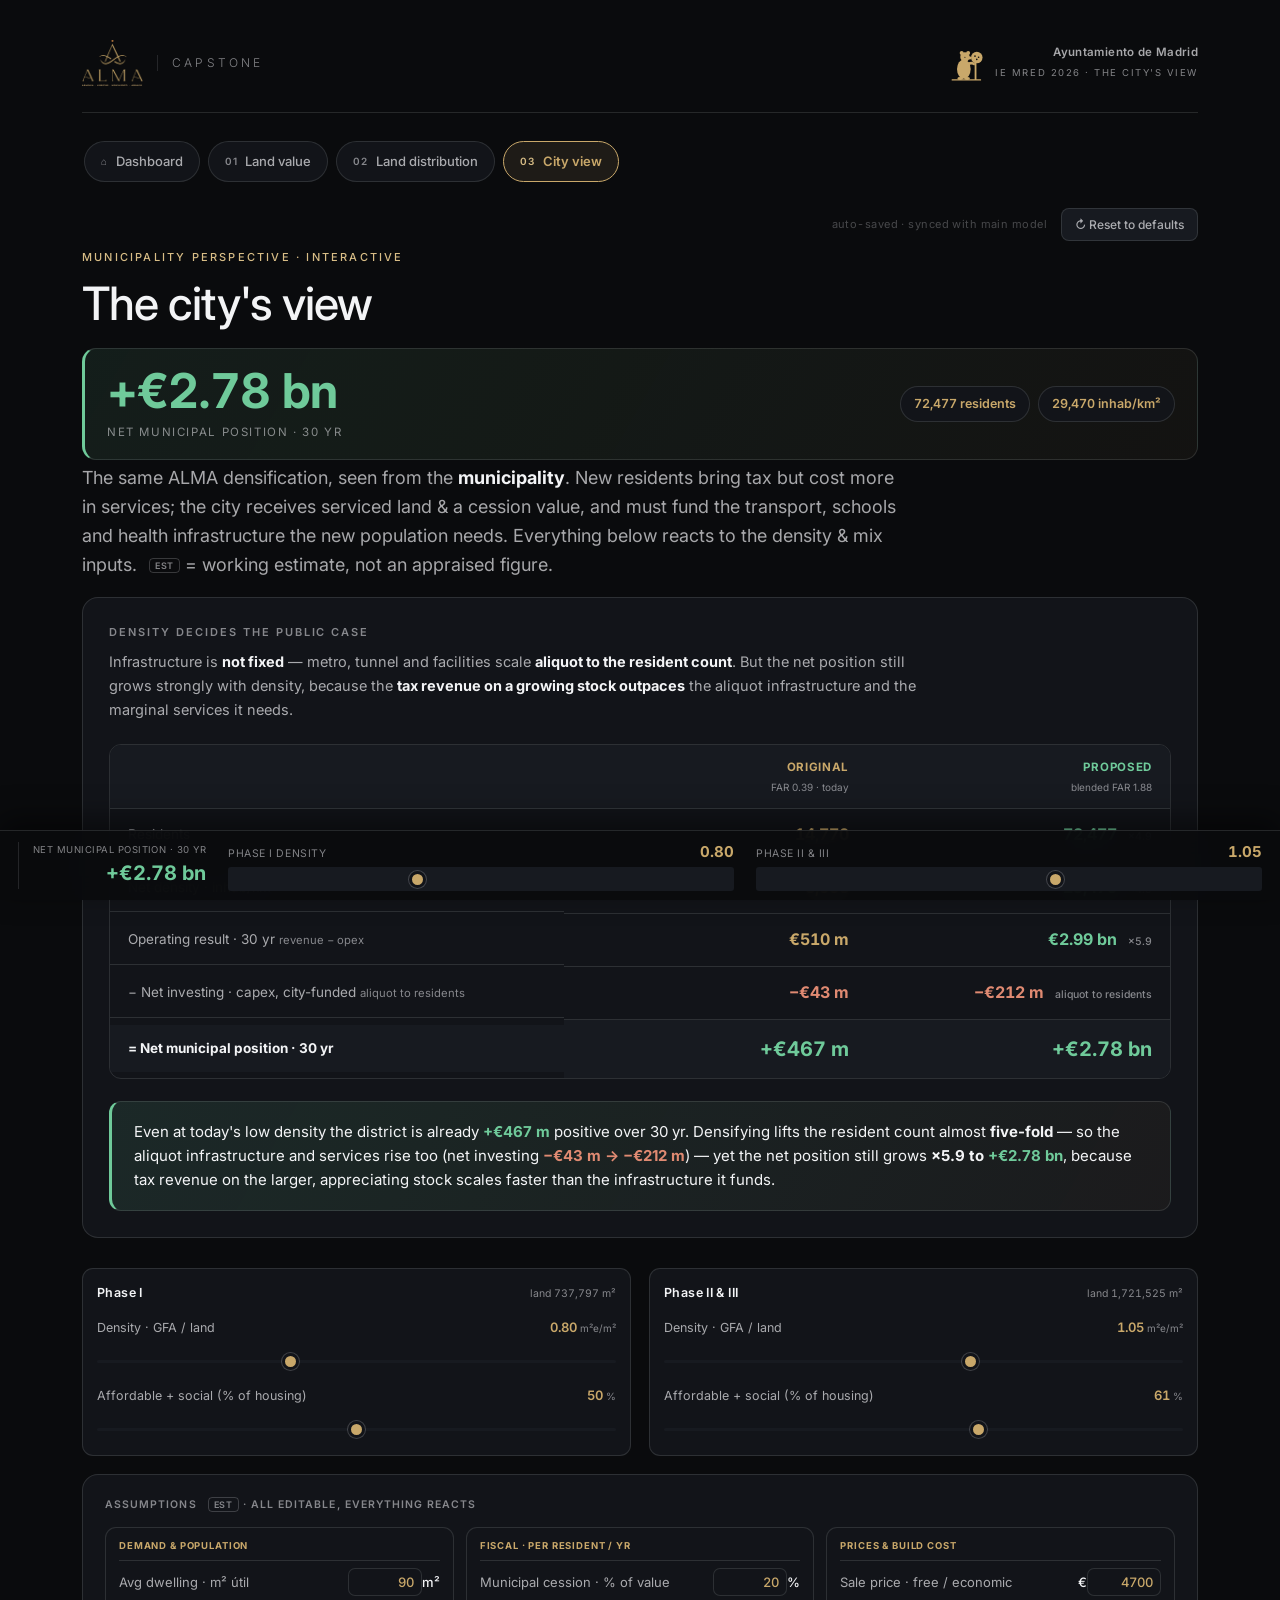
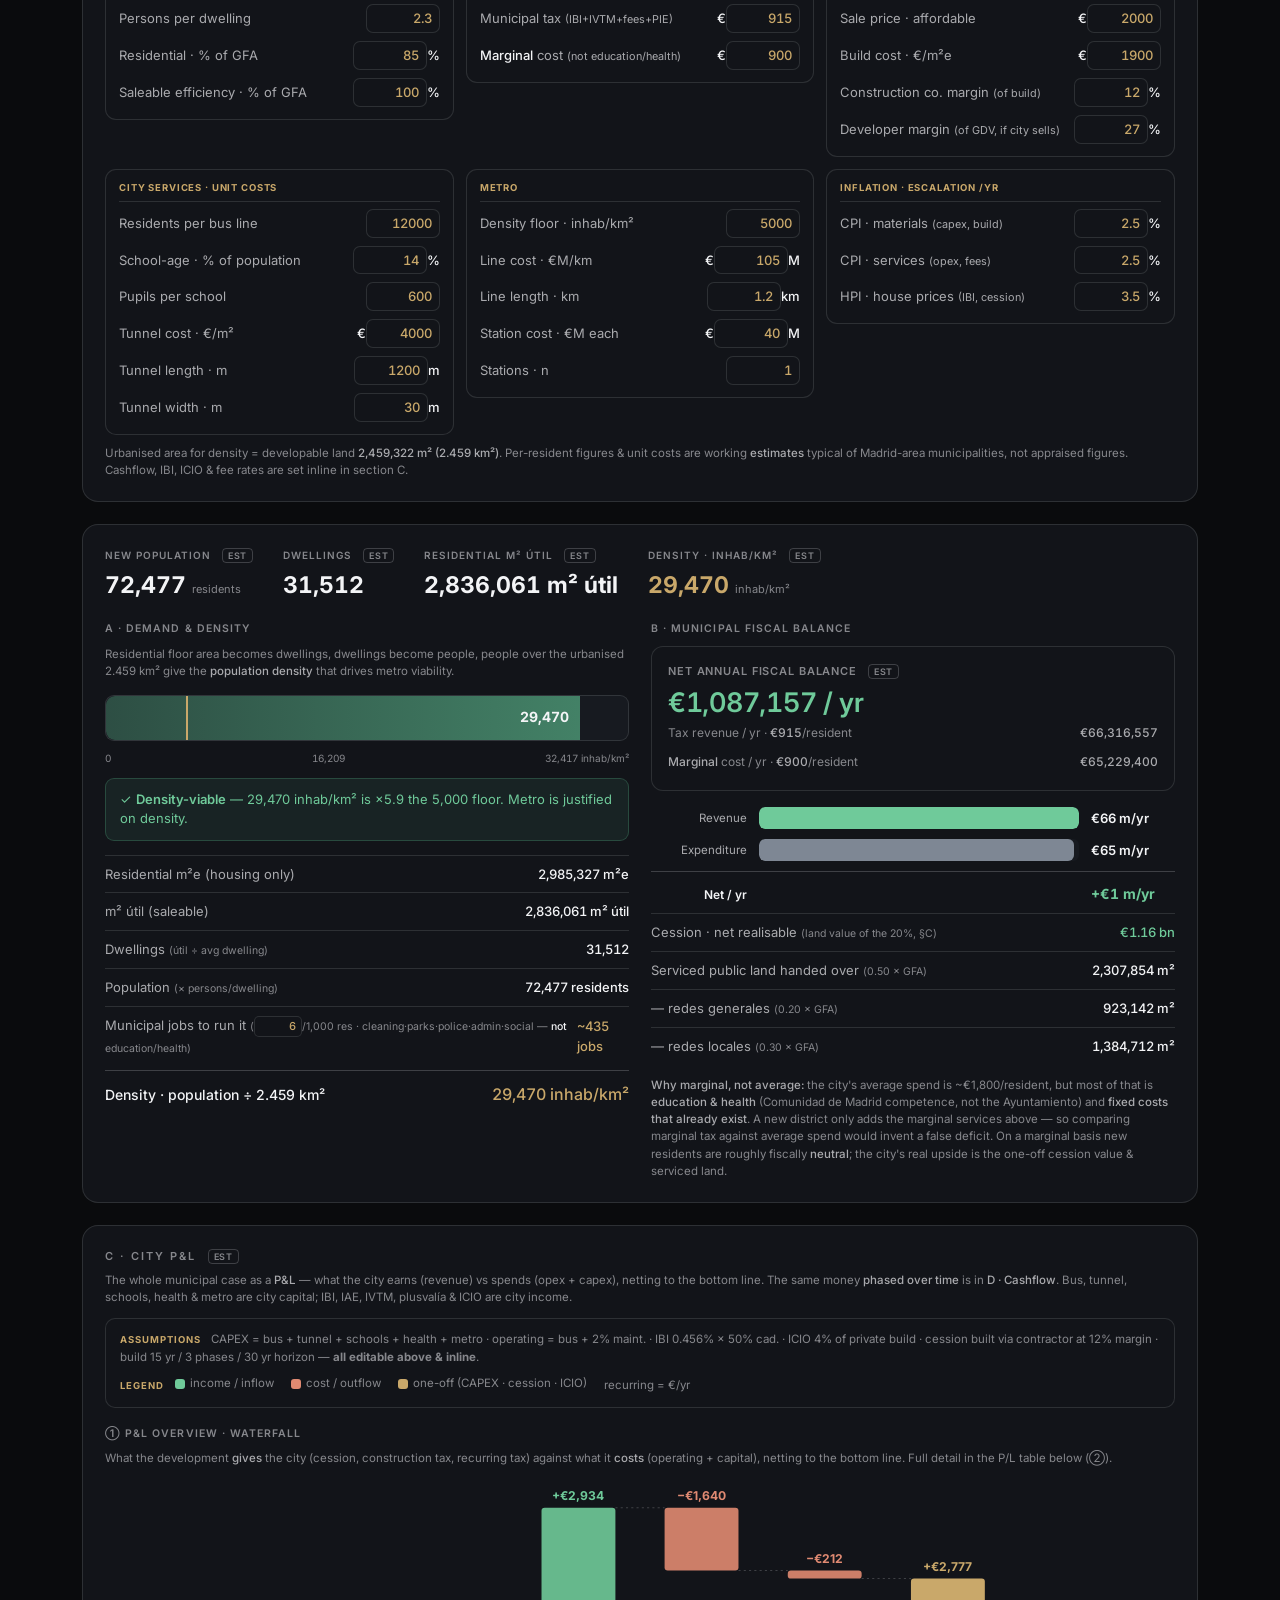
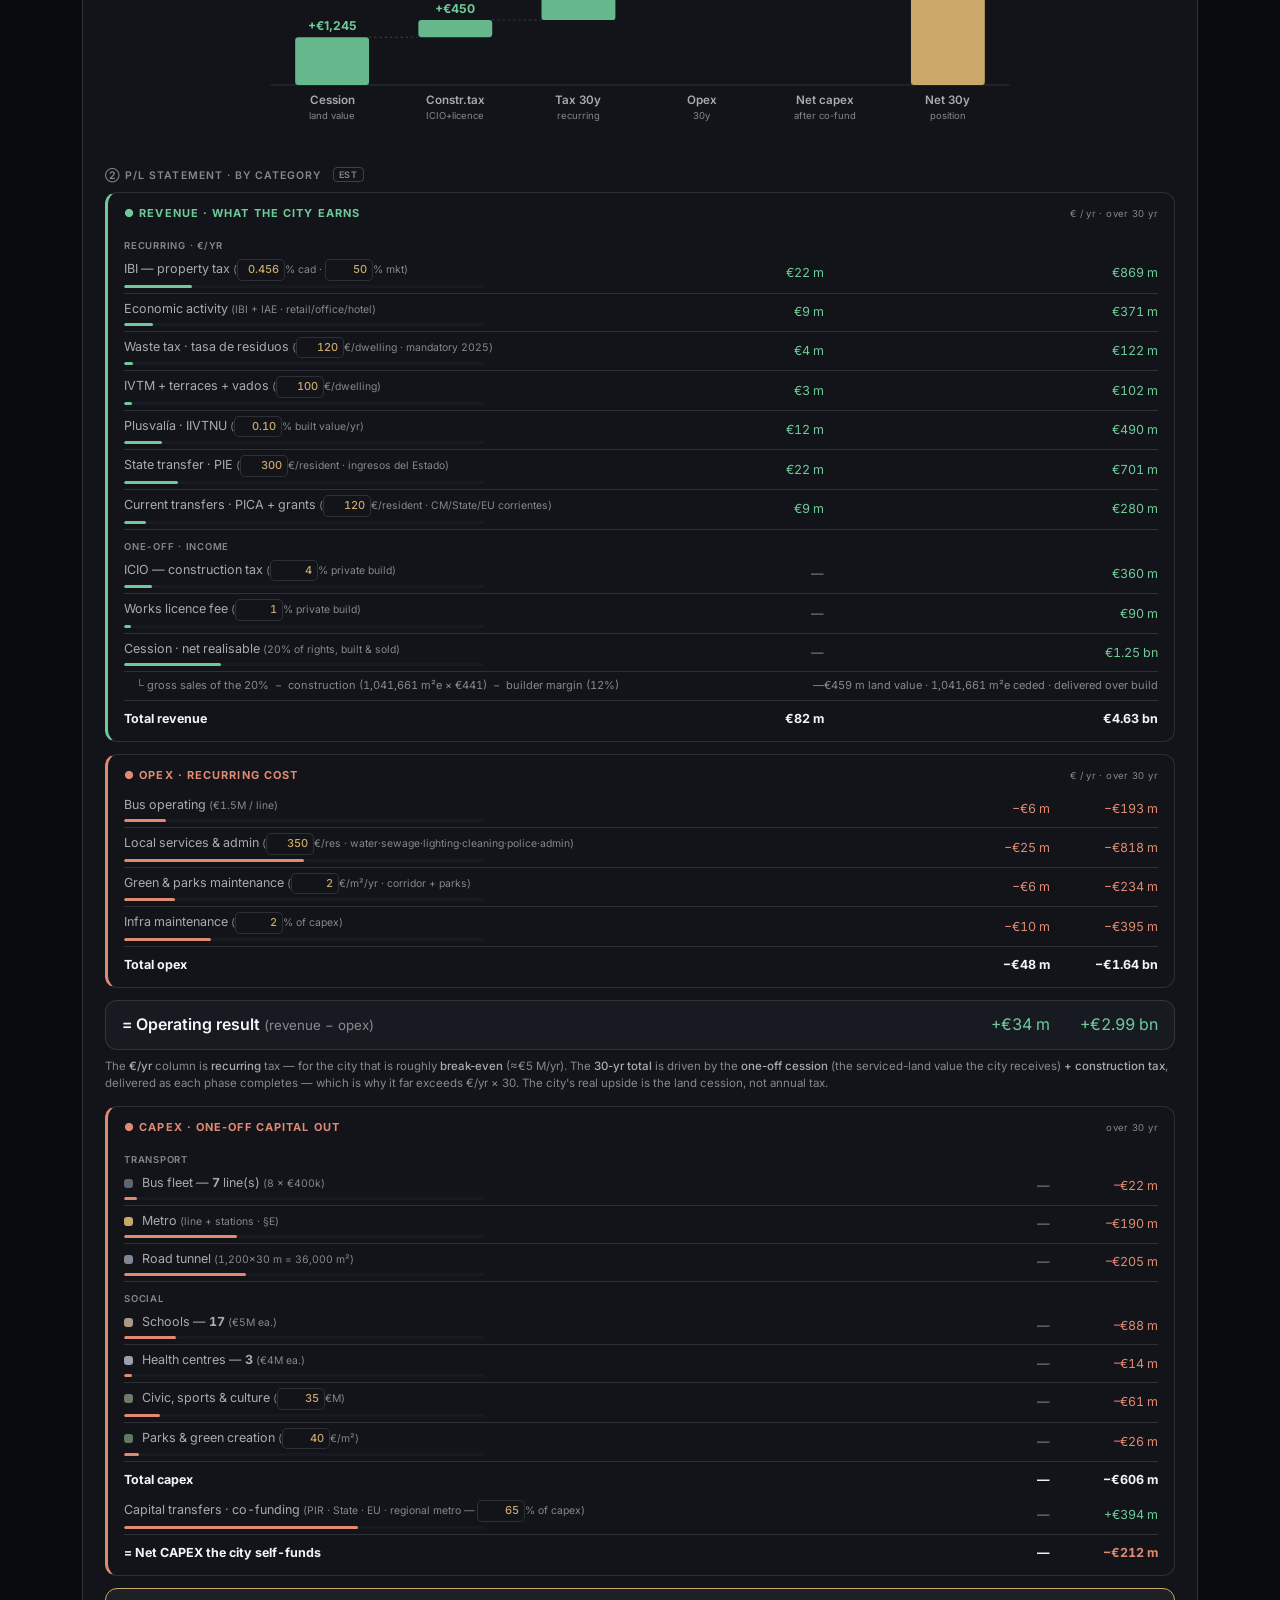
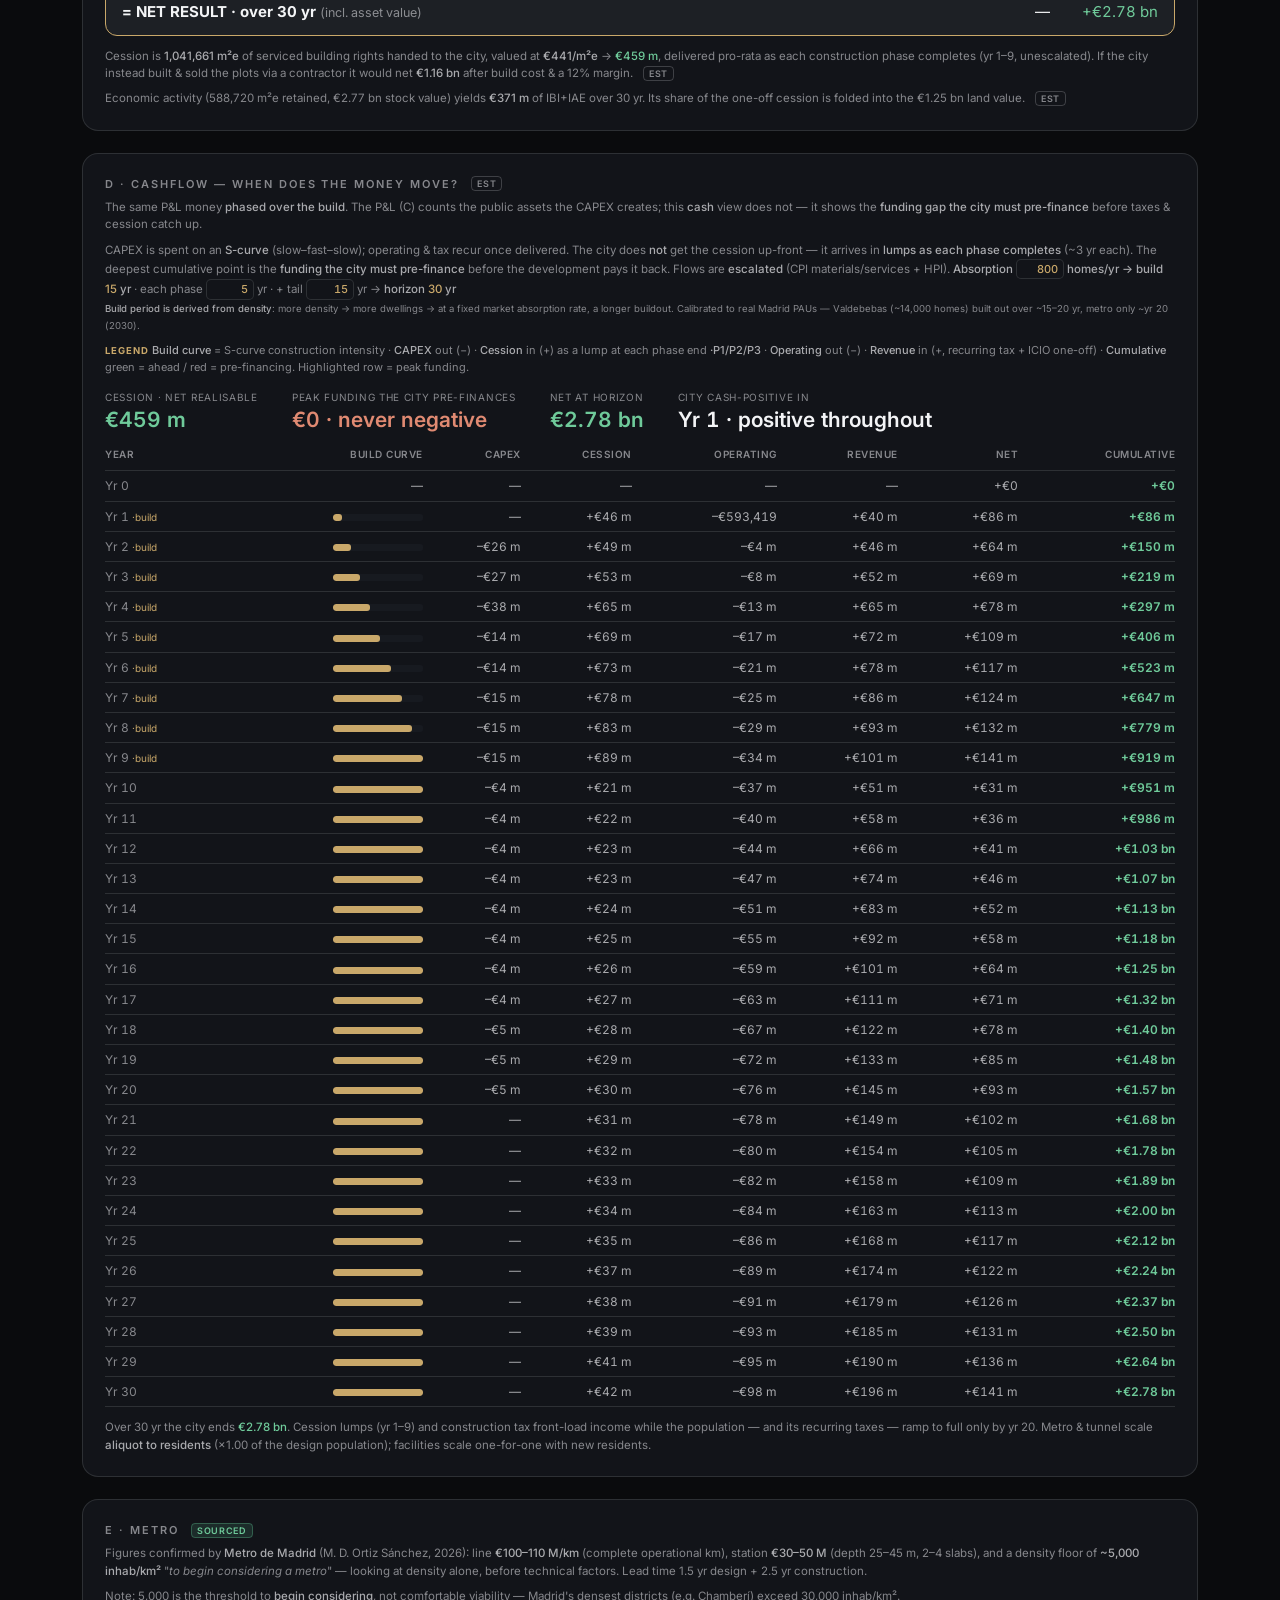
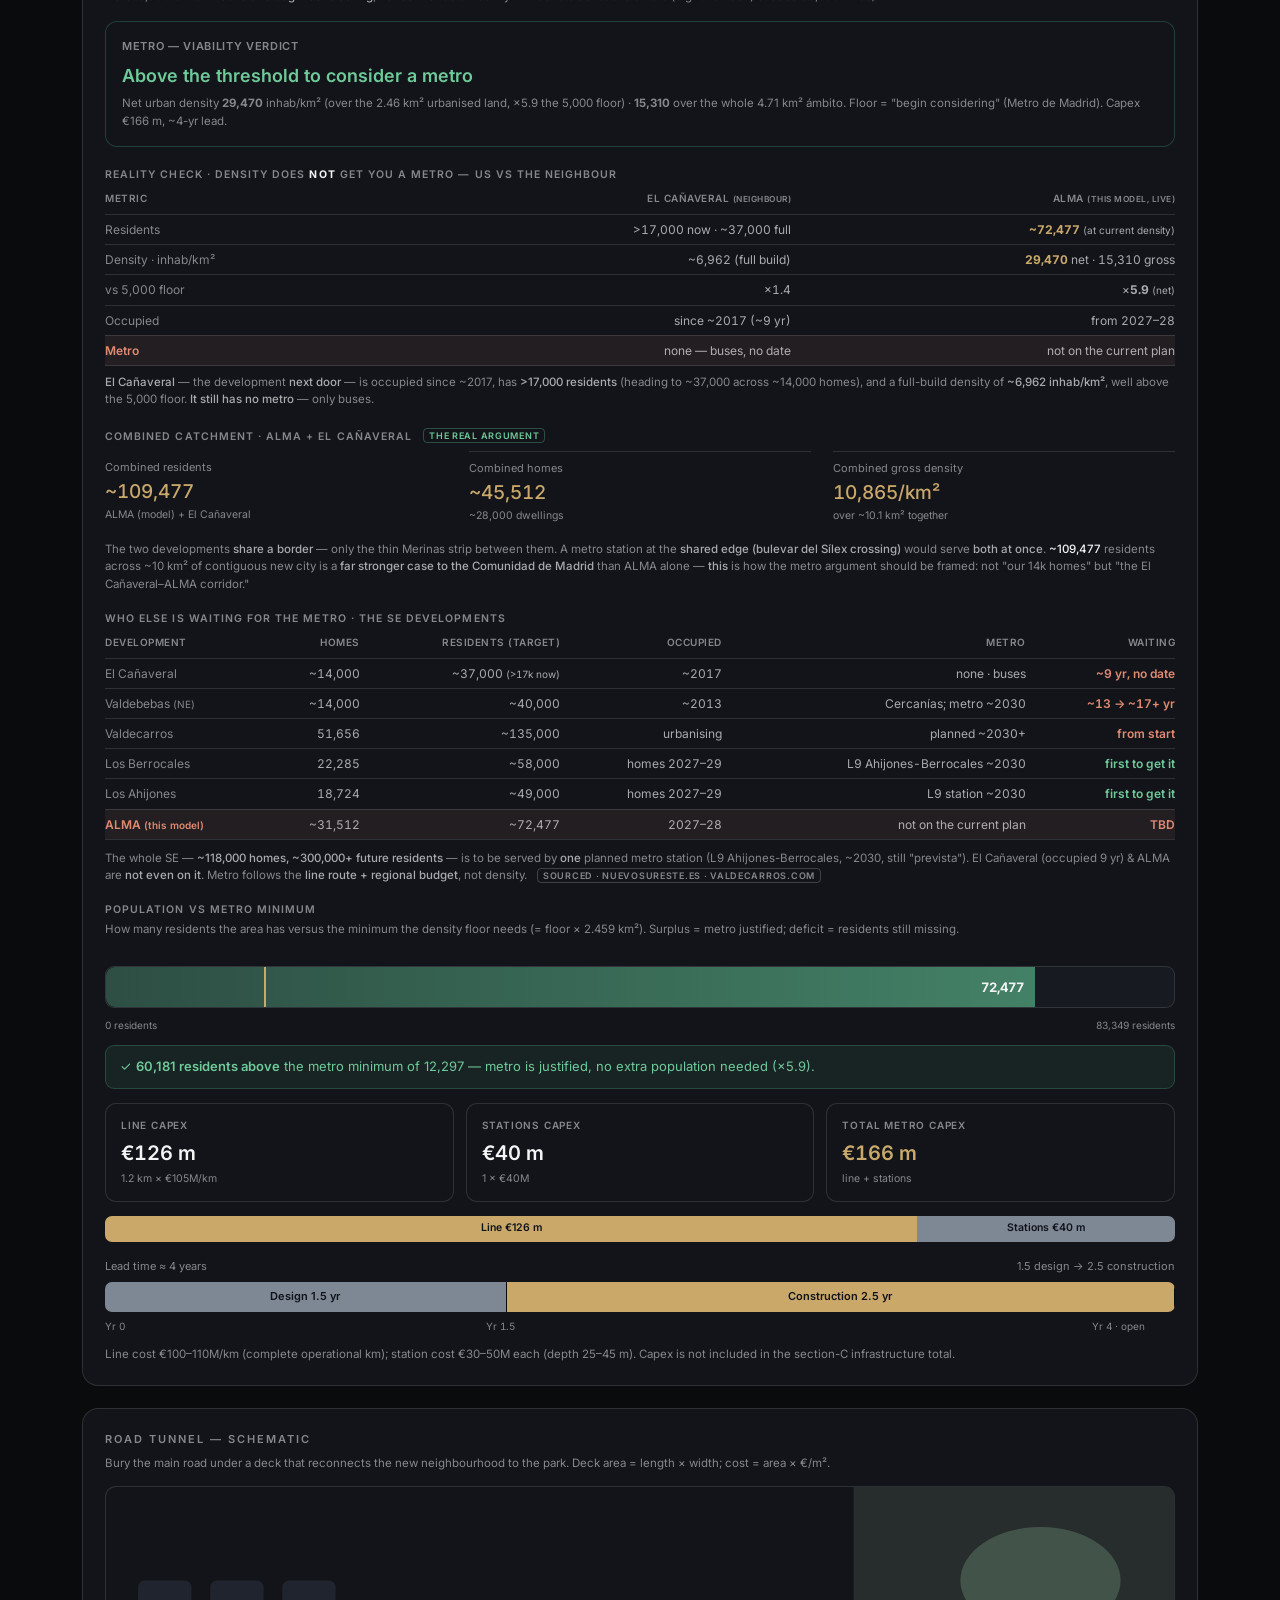
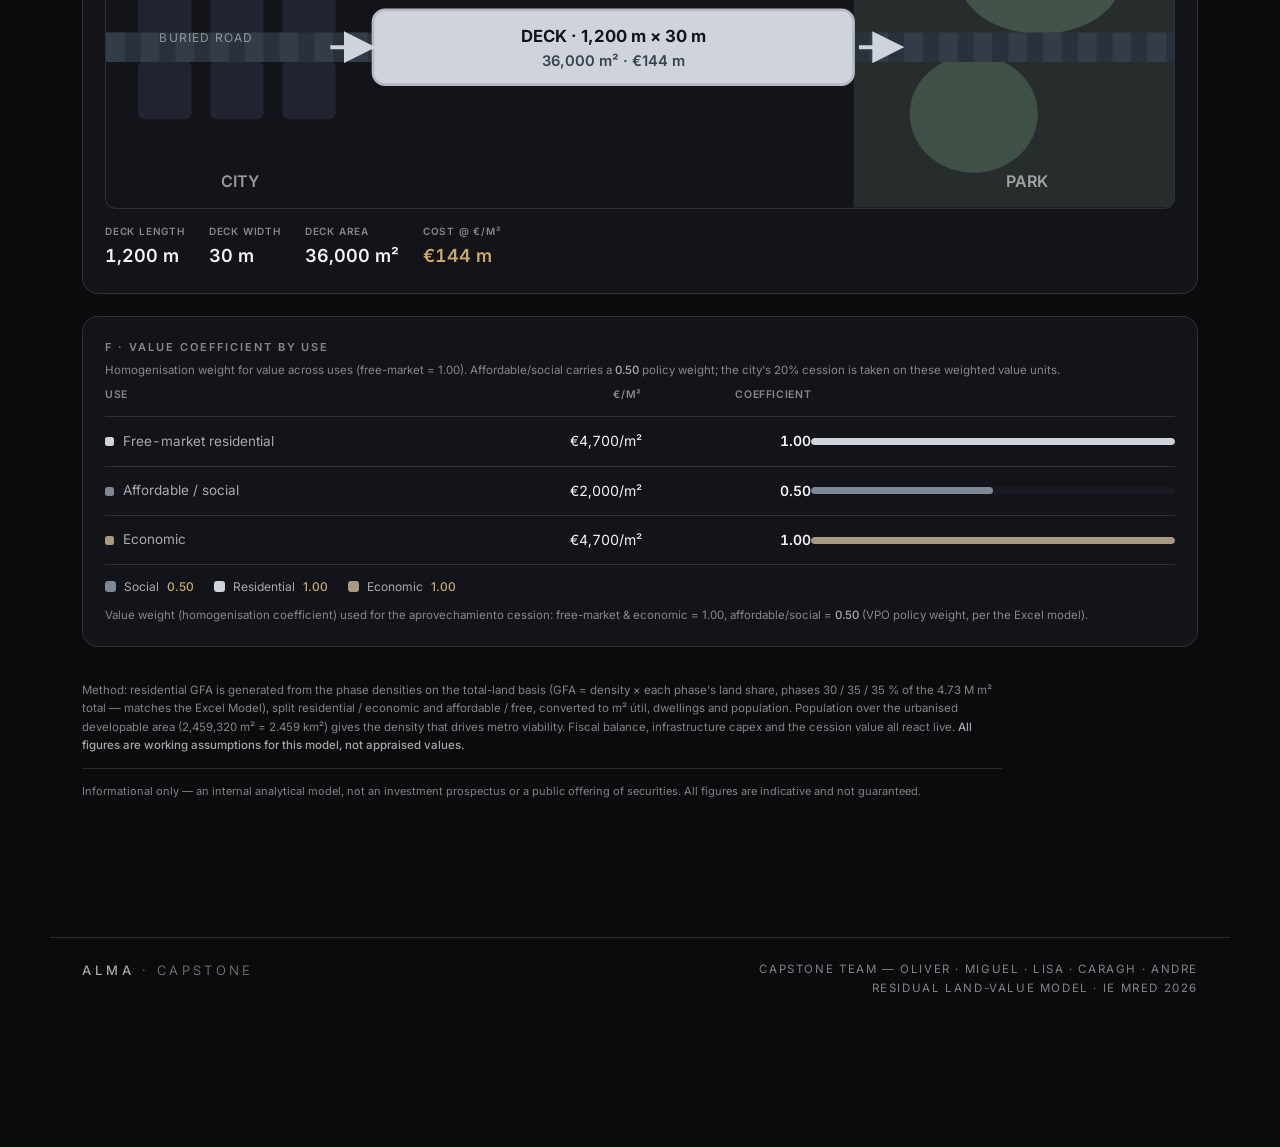
==== commit 4d65b78a: "Add files via upload" ====
--- a/city.html
+++ b/city.html
@@ -29,6 +29,28 @@
 .brandbar .mark{font-weight:300; letter-spacing:.26em; font-size:13px; text-transform:uppercase; color:var(--ink-3)}
 .brandbar .mark b{color:var(--ink-2); font-weight:500; letter-spacing:.3em}
 .brandbar .ctx{font-size:12px; color:var(--ink-3); letter-spacing:.16em; text-transform:uppercase; text-align:right; line-height:1.7}
+.brand{display:flex;align-items:center;gap:14px;text-decoration:none;min-width:0}
+.brand-logo{height:46px;width:auto;display:block}
+.brand-sub{font-weight:300;letter-spacing:.26em;font-size:12px;text-transform:uppercase;color:var(--ink-3);border-left:1px solid var(--line);padding-left:14px;line-height:1.3}
+@media(max-width:640px){.brand-logo{height:38px}.brand{gap:11px}.brand-sub{padding-left:11px;font-size:11px}}
+/* attention-first headline KPI band */
+.hero-kpi{display:flex;align-items:center;gap:16px 22px;flex-wrap:wrap;margin:20px 0 4px;padding:18px 22px;border:1px solid var(--line);border-left:3px solid var(--up);border-radius:14px;background:linear-gradient(120deg,rgba(111,202,154,.10),rgba(201,168,106,.05))}
+.hero-kpi .hk-num{font-size:clamp(36px,7vw,48px);font-weight:700;letter-spacing:-.02em;color:var(--up);line-height:1;font-variant-numeric:tabular-nums}
+.hero-kpi .hk-lab{display:block;font-size:11.5px;letter-spacing:.14em;text-transform:uppercase;color:var(--ink-3);margin-top:7px}
+.hero-kpi .hk-side{margin-left:auto;display:flex;gap:8px;flex-wrap:wrap}
+.hk-chip{font-size:12.5px;padding:7px 13px;border:1px solid var(--line);border-radius:999px;color:var(--ink-2);background:var(--surface);font-variant-numeric:tabular-nums;white-space:nowrap}
+.hk-chip b{color:var(--accent);font-weight:600}
+@media(max-width:640px){.hero-kpi{padding:15px 16px}.hero-kpi .hk-side{margin-left:0}}
+.pagenav{display:flex;gap:8px;margin:-4px 0 24px;overflow-x:auto;-webkit-overflow-scrolling:touch;scrollbar-width:none;padding:2px}
+.pagenav::-webkit-scrollbar{display:none}
+.pagenav a{flex:none;display:inline-flex;align-items:center;gap:8px;padding:9px 16px;border:1px solid var(--line);border-radius:999px;background:var(--surface);color:var(--ink-2);text-decoration:none;font-size:13px;font-weight:500;white-space:nowrap;transition:border-color .18s,color .18s}
+.pagenav a:hover{border-color:var(--accent-d);color:var(--ink)}
+.pagenav a.act{border-color:var(--accent);color:var(--accent);background:rgba(201,168,106,.1);font-weight:600;pointer-events:none}
+.pagenav a .n{font-size:10px;color:var(--ink-3);font-weight:600;letter-spacing:.08em}
+.pagenav a.act .n{color:var(--accent-d)}
+@media(max-width:640px){.pagenav{margin:0 -15px 20px;padding:2px 15px}.pagenav a{padding:11px 15px;font-size:12.5px}}
+#cityDock{display:none;margin-top:22px}
+@media(max-width:920px){#cityDock.on{display:block}}
 .backlink{display:inline-flex; align-items:center; gap:8px; font-size:12.5px; color:var(--accent-d); text-decoration:none; font-weight:500; letter-spacing:.04em; margin-bottom:22px; padding:7px 13px; border:1px solid var(--line); border-radius:9px; background:var(--surface); transition:.2s var(--ease)}
 .backlink:hover{border-color:var(--accent-d); color:var(--accent); background:var(--surface-2)}
 
@@ -229,7 +251,7 @@
 .plstrip.res{background:var(--surface-2); border:1px solid var(--line)}
 .plstrip.net{background:rgba(207,211,218,.06); border:1px solid var(--accent); font-size:15px}
 .plstrip.net .lbl{font-weight:700}
-.topctrl{display:flex; justify-content:space-between; align-items:center; gap:14px; flex-wrap:wrap; margin-bottom:8px}
+.topctrl{display:flex; justify-content:flex-end; align-items:center; gap:14px; flex-wrap:wrap; margin-bottom:8px}
 .ctrlr{display:flex; align-items:center; gap:14px}
 .savetag{font-size:11px; color:var(--ink-3); opacity:.5; letter-spacing:.04em; transition:opacity .3s; font-variant-numeric:tabular-nums}
 .rstbtn{font:inherit; font-size:12px; font-weight:500; color:var(--ink-2); background:var(--surface-2); border:1px solid var(--line); border-radius:8px; padding:6px 13px; cursor:pointer; transition:.18s}
@@ -363,6 +385,13 @@
     body :where(.top,.arow,.crow,.lr,.zr,.headline-val,.wf,.costhead,.persqm,.skyhead,.labs,.stat,.metrow,.herolegend,.madrid,.plstrip,.kpi,.pm,.kpis){flex-wrap:wrap}
     body :where(p,.note,.formula,.sub,.assump,.meta,.lede,.pd,td,.lh,.fm,.h-sub){overflow-wrap:anywhere}
     table{table-layout:fixed;width:100%}
+    /* wide data tables scroll sideways instead of crushing */
+    .yeartbl{display:block;overflow-x:auto;-webkit-overflow-scrolling:touch;table-layout:auto;white-space:nowrap}
+    .yeartbl td,.yeartbl th{overflow-wrap:normal}
+    .yeartbl td small{white-space:normal}
+    /* P&L: give the label column room */
+    .plt td:first-child{width:54%}
+    .plt .minput{max-width:60px}
   }
   /* ── touch-friendly sliders + no scroll-jitter on drag ── */
   input[type=range]{touch-action:none}
@@ -399,12 +428,18 @@
 <div class="wrap">
 
   <div class="brandbar">
-    <div class="mark"><b>ALMA</b> · Capstone</div>
-    <div class="madrid"><svg viewBox="0 0 100 110" aria-label="Coat of arms of Madrid"><g class="mc"><rect x="74" y="50" width="5" height="52" rx="1"/><circle cx="80" cy="40" r="16"/><rect x="10" y="100" width="82" height="3.5" rx="1.5"/><ellipse cx="44" cy="72" rx="19" ry="27"/><circle cx="47" cy="38" r="13"/><circle cx="38" cy="27" r="5.5"/><circle cx="56" cy="27" r="5.5"/><ellipse cx="59" cy="41" rx="6.5" ry="4.5"/><ellipse cx="34" cy="98" rx="8" ry="4"/><ellipse cx="53" cy="98" rx="8" ry="4"/><path d="M55 54 Q69 48 76 57 L73 62 Q65 56 57 62 Z"/></g><g class="mb"><circle cx="75" cy="36" r="2.2"/><circle cx="85" cy="39" r="2.2"/><circle cx="80" cy="45" r="2.2"/><circle cx="47" cy="39" r="1.6"/></g></svg><div class="madrid-t"><b>Ayuntamiento de Madrid</b><span>Oliver · Miguel · Lisa · Caragh · Andre</span><span style="color:var(--ink-3)">IE MRED 2026 · the city's view</span></div></div>
+    <a class="brand" href="index.html"><img class="brand-logo" src="alma-logo-gold.png" alt="ALMA"><span class="brand-sub">Capstone</span></a>
+    <div class="madrid"><svg viewBox="0 0 100 110" aria-label="Coat of arms of Madrid"><g class="mc"><rect x="74" y="50" width="5" height="52" rx="1"/><circle cx="80" cy="40" r="16"/><rect x="10" y="100" width="82" height="3.5" rx="1.5"/><ellipse cx="44" cy="72" rx="19" ry="27"/><circle cx="47" cy="38" r="13"/><circle cx="38" cy="27" r="5.5"/><circle cx="56" cy="27" r="5.5"/><ellipse cx="59" cy="41" rx="6.5" ry="4.5"/><ellipse cx="34" cy="98" rx="8" ry="4"/><ellipse cx="53" cy="98" rx="8" ry="4"/><path d="M55 54 Q69 48 76 57 L73 62 Q65 56 57 62 Z"/></g><g class="mb"><circle cx="75" cy="36" r="2.2"/><circle cx="85" cy="39" r="2.2"/><circle cx="80" cy="45" r="2.2"/><circle cx="47" cy="39" r="1.6"/></g></svg><div class="madrid-t"><b>Ayuntamiento de Madrid</b><span style="color:var(--ink-3)">IE MRED 2026 · the city's view</span></div></div>
   </div>
 
+  <nav class="pagenav" aria-label="Model pages">
+    <a href="index.html"><span class="n">⌂</span>Dashboard</a>
+    <a href="land-value.html"><span class="n">01</span>Land value</a>
+    <a href="land-distribution.html"><span class="n">02</span>Land distribution</a>
+    <a href="city.html" class="act" aria-current="page"><span class="n">03</span>City view</a>
+  </nav>
+
   <div class="topctrl">
-    <div style="display:flex;gap:18px;flex-wrap:wrap"><a class="backlink" href="index.html">&larr; Dashboard</a><a class="backlink" href="land-value.html">Land value &rarr;</a><a class="backlink" href="land-distribution.html">Land distribution &rarr;</a></div>
     <div class="ctrlr">
       <span id="saveTag" class="savetag">auto-saved · synced with main model</span>
       <button id="resetBtn" class="rstbtn">↻ Reset to defaults</button>
@@ -413,6 +448,15 @@
 
   <div class="eyebrow">Municipality perspective · interactive</div>
   <h1>The city's view</h1>
+
+  <div class="hero-kpi">
+    <div><span class="hk-num" id="hkNet">+€2.78 bn</span><span class="hk-lab">Net municipal position · 30 yr</span></div>
+    <div class="hk-side">
+      <span class="hk-chip"><b id="hkPop">72,477 residents</b></span>
+      <span class="hk-chip"><b id="hkDens">29,470 inhab/km²</b></span>
+    </div>
+  </div>
+
   <p class="lede">The same ALMA densification, seen from the <b>municipality</b>. New residents bring tax but cost more in services; the city receives serviced land &amp; a cession value, and must fund the transport, schools and health infrastructure the new population needs. Everything below reacts to the density &amp; mix inputs. <span class="estflag">est</span> = working estimate, not an appraised figure.</p>
 
   <!-- ============ DENSITY COMPARISON ============ -->
@@ -433,23 +477,23 @@
       <div class="cmp-v prop" id="cmpDens">15,310 <span class="chg">×2.5</span></div>
 
       <div class="cmp-metric">Operating result · 30 yr <small style="color:var(--ink-3)">revenue − opex</small></div>
-      <div class="cmp-v orig">€375 m</div>
-      <div class="cmp-v prop" id="cmpOp">€1.50 bn <span class="chg">×2.8</span></div>
+      <div class="cmp-v orig">€510 m</div>
+      <div class="cmp-v prop" id="cmpOp">€2.99 bn <span class="chg">×5.9</span></div>
 
       <div class="cmp-metric">− Net investing · capex, city-funded <small style="color:var(--ink-3)">aliquot to residents</small></div>
-      <div class="cmp-v orig" style="color:var(--down)">−€83 m</div>
-      <div class="cmp-v prop" id="cmpCapex" style="color:var(--down)">−€336 m <span class="chg">aliquot to residents</span></div>
+      <div class="cmp-v orig" style="color:var(--down)">−€43 m</div>
+      <div class="cmp-v prop" id="cmpCapex" style="color:var(--down)">−€212 m <span class="chg">aliquot to residents</span></div>
 
       <div class="cmp-metric netr">= Net municipal position · 30 yr</div>
-      <div class="cmp-v net-o" style="color:var(--up)">+€292 m</div>
-      <div class="cmp-v net-p" id="cmpNet">+€1.17 bn</div>
-    </div>
-    <div class="cmp-flip">Even at today's low density the district is already <b class="pos">+€292 m</b> positive over 30 yr. Densifying more than <b>doubles the resident count</b> — so the aliquot infrastructure and services rise too (net investing <b class="neg">−€83 m → −€212 m</b>) — yet the net position still grows <b>×3.1 to <span class="pos">+€913 m</span></b>, because tax revenue on the larger, appreciating stock scales faster than the infrastructure it funds.</div>
+      <div class="cmp-v net-o" style="color:var(--up)">+€467 m</div>
+      <div class="cmp-v net-p" id="cmpNet">+€2.78 bn</div>
+    </div>
+    <div class="cmp-flip">Even at today's low density the district is already <b class="pos">+€467 m</b> positive over 30 yr. Densifying lifts the resident count almost <b>five-fold</b> — so the aliquot infrastructure and services rise too (net investing <b class="neg">−€43 m → −€212 m</b>) — yet the net position still grows <b>×5.9 to <span class="pos">+€2.78 bn</span></b>, because tax revenue on the larger, appreciating stock scales faster than the infrastructure it funds.</div>
   </div>
 
 
   <!-- ============ CONTROLS ============ -->
-  <div class="controls">
+  <div class="controls" id="cityControls">
     <div class="phase">
       <div class="phase-h"><span class="pt">Phase I</span><span class="pl">land 737,797 m²</span></div>
       <div class="mini">
@@ -474,7 +518,7 @@
     </div>
   </div>
 
-  <div class="card pad" style="margin-top:18px">
+  <div class="card pad" id="cityAssump" style="margin-top:18px">
     <div class="bdh" style="margin-bottom:14px">Assumptions <span class="estflag">est</span> · all editable, everything reacts</div>
 
     <div class="agrid">
@@ -798,10 +842,15 @@
     <div class="note" style="margin-top:10px">Value weight (homogenisation coefficient) used for the aprovechamiento cession: free-market &amp; economic = 1.00, affordable/social = <b>0.50</b> (VPO policy weight, per the Excel model).</div>
   </div>
 
+  <!-- mobile: levers & assumptions relocate here (end of page) -->
+  <div id="cityDock">
+    <div class="eyebrow" style="margin:0 0 12px">Levers &amp; assumptions · edit anything, everything reacts</div>
+  </div>
+
   <div class="foot">
-    Method: residential GFA is generated from the phase densities (Phase I land 737,797 m² · Phase II &amp; III 1,721,525 m²), split residential / economic and affordable / free, converted to m² útil, dwellings and population. Population over the urbanised developable area (2,459,322 m² = 2.459 km²) gives the density that drives metro viability. Fiscal balance, infrastructure capex and the cession value all react live. <b>All figures are working assumptions for this model, not appraised values.</b>
+    Method: residential GFA is generated from the phase densities on the total-land basis (GFA = density × each phase's land share, phases 30 / 35 / 35 % of the 4.73 M m² total — matches the Excel Model), split residential / economic and affordable / free, converted to m² útil, dwellings and population. Population over the urbanised developable area (2,459,320 m² = 2.459 km²) gives the density that drives metro viability. Fiscal balance, infrastructure capex and the cession value all react live. <b>All figures are working assumptions for this model, not appraised values.</b>
   </div>
-  <div class="disc">Informačný charakter — interný analytický model, nie je investičným prospektom ani verejnou ponukou cenných papierov. Hodnoty sú orientačné a negarantované.</div>
+  <div class="disc">Informational only — an internal analytical model, not an investment prospectus or a public offering of securities. All figures are indicative and not guaranteed.</div>
 </div>
 
 <script>
@@ -811,6 +860,7 @@
 const LAND_DEV = LAND_P1+LAND_R;  // 2,459,322 — developable
 const LAND_RES = 4734060-LAND_DEV;// 2,274,738 — green reserve / Cañada Real corridor (aligned to Excel total 4,734,060)
 const DEV_KM2  = LAND_DEV/1e6;    // 2.459 km² — urbanised area for density
+const TOT_FACTOR = 4734060/LAND_DEV;  // GFA basis: density × total-land phase allotment (Excel Model). ≈1.925
 const ECO_COL  = '#a89a82';
 
 const fmtE  = n => (n<0?'–€':'€') + Math.abs(Math.round(n)).toLocaleString('en-US');
@@ -823,7 +873,7 @@
 
 /* residential floor area generated per phase (housing m²e, by aff / free) */
 function phaseResi(land, dens, affShare, cess, RESID){
-  const gfa  = land*dens;
+  const gfa  = land*dens*TOT_FACTOR;   // GFA = density × total-land phase allotment (Excel Model B50)
   const gfaR = gfa*(1-cess);
   const aff  = gfaR*RESID*affShare;
   const free = gfaR*RESID*(1-affShare);
@@ -835,7 +885,7 @@
 function phaseCity(land, dens, aff, resiShare){
   const RESI=Math.min(1,Math.max(0,resiShare)), ECON=1-RESI;
   const coefFree=1, coefAff=0.5, cessPct=0.20, handAff=0.5;   // value weights & handover mix (policy)
-  const gfa=land*dens;
+  const gfa=land*dens*TOT_FACTOR;   // GFA = density × total-land phase allotment (Excel Model B50)
   const resiRaw=gfa*RESI, econRaw=gfa*ECON;
   const affQ=resiRaw*aff, freeQ=resiRaw*(1-aff);
   const vu=affQ*coefAff+freeQ*coefFree+econRaw*coefFree;      // aprovechamiento (value units)
@@ -1002,8 +1052,8 @@
   const capGainPct=Math.max(0,+$('capexGain').value||0)/100;// 0.65 co-funding
   const cpiMat=(+$('cpiMat').value||0)/100, cpiSvc=(+$('cpiSvc').value||0)/100, hpi=(+$('hpi').value||0)/100;
   // fixed engine constants (from Excel City-30Y assumption panel)
-  const IAE_UPLIFT=1.5, BUS_PER_RES=159.356, FAC_PER_RES=4329.177, GREEN_SHARE=0.15;
-  const CESS_PER_M2=400.625, TUN_BASE=195, ALIQ_ANCHOR=37651.499, HORIZON=30, OCC_LAG=1, TARGET_OCC=20;
+  const IAE_UPLIFT=1.5, BUS_PER_RES=82.783, FAC_PER_RES=2249.0, GREEN_SHARE=0.15;
+  const CESS_PER_M2=440.8268, TUN_BASE=195, ALIQ_ANCHOR=72477.1, HORIZON=30, OCC_LAG=1, TARGET_OCC=20;
 
   // ---- stock bases (útil-priced residential; econ at free price) ----
   const retained = resiM2e + econT;                        // retained GFA after cession (Excel D42)
@@ -1210,7 +1260,7 @@
   // ---- density comparison · Original = fixed A baseline · Proposed = live model ----
   {
     const s=(id,html)=>{const e=$(id); if(e) e.innerHTML=html;};
-    const O={res:14769.946, dens:6005.702, op:375.0, netinv:-83.0, net:292.0};   // Excel Scenario A (€M)
+    const O={res:14769.946, dens:6005.702, op:510.4, netinv:-43.2, net:467.2};   // Excel Scenario A (€M) — final model
     const chg=t=>' <span class="chg">'+t+'</span>';
     s('cmpRes', nf(pop)+chg('×'+(pop/O.res).toFixed(1)));
     s('cmpDens', nf(dens)+chg('×'+(dens/O.dens).toFixed(1)));
@@ -1439,5 +1489,31 @@
   syncDensBar();
 })();
 </script>
+<script>
+/* headline KPI band mirrors the live model values */
+(function(){
+  function bind(srcId,dstId){var s=document.getElementById(srcId),d=document.getElementById(dstId);if(!s||!d)return;
+    var f=function(){d.textContent=s.textContent;};
+    new MutationObserver(f).observe(s,{childList:true,characterData:true,subtree:true}); f();}
+  bind('cyNetRes','hkNet'); bind('cyPop','hkPop'); bind('cyDens','hkDens');
+})();
+</script>
+<script>
+/* mobile: move levers + assumptions to the end of the page; restore on desktop */
+(function(){
+  var mq=window.matchMedia('(max-width:920px)');
+  var ctl=document.getElementById('cityControls'), asm=document.getElementById('cityAssump'), dock=document.getElementById('cityDock');
+  if(!ctl||!asm||!dock) return;
+  var mkC=document.createElement('div'), mkA=document.createElement('div');
+  mkC.style.display='none'; mkA.style.display='none';
+  ctl.parentNode.insertBefore(mkC,ctl); asm.parentNode.insertBefore(mkA,asm);
+  function place(){
+    if(mq.matches){ dock.appendChild(ctl); dock.appendChild(asm); dock.classList.add('on'); }
+    else{ mkC.parentNode.insertBefore(ctl,mkC.nextSibling); mkA.parentNode.insertBefore(asm,mkA.nextSibling); dock.classList.remove('on'); }
+  }
+  if(mq.addEventListener) mq.addEventListener('change',place); else mq.addListener(place);
+  place();
+})();
+</script>
 </body>
 </html>
